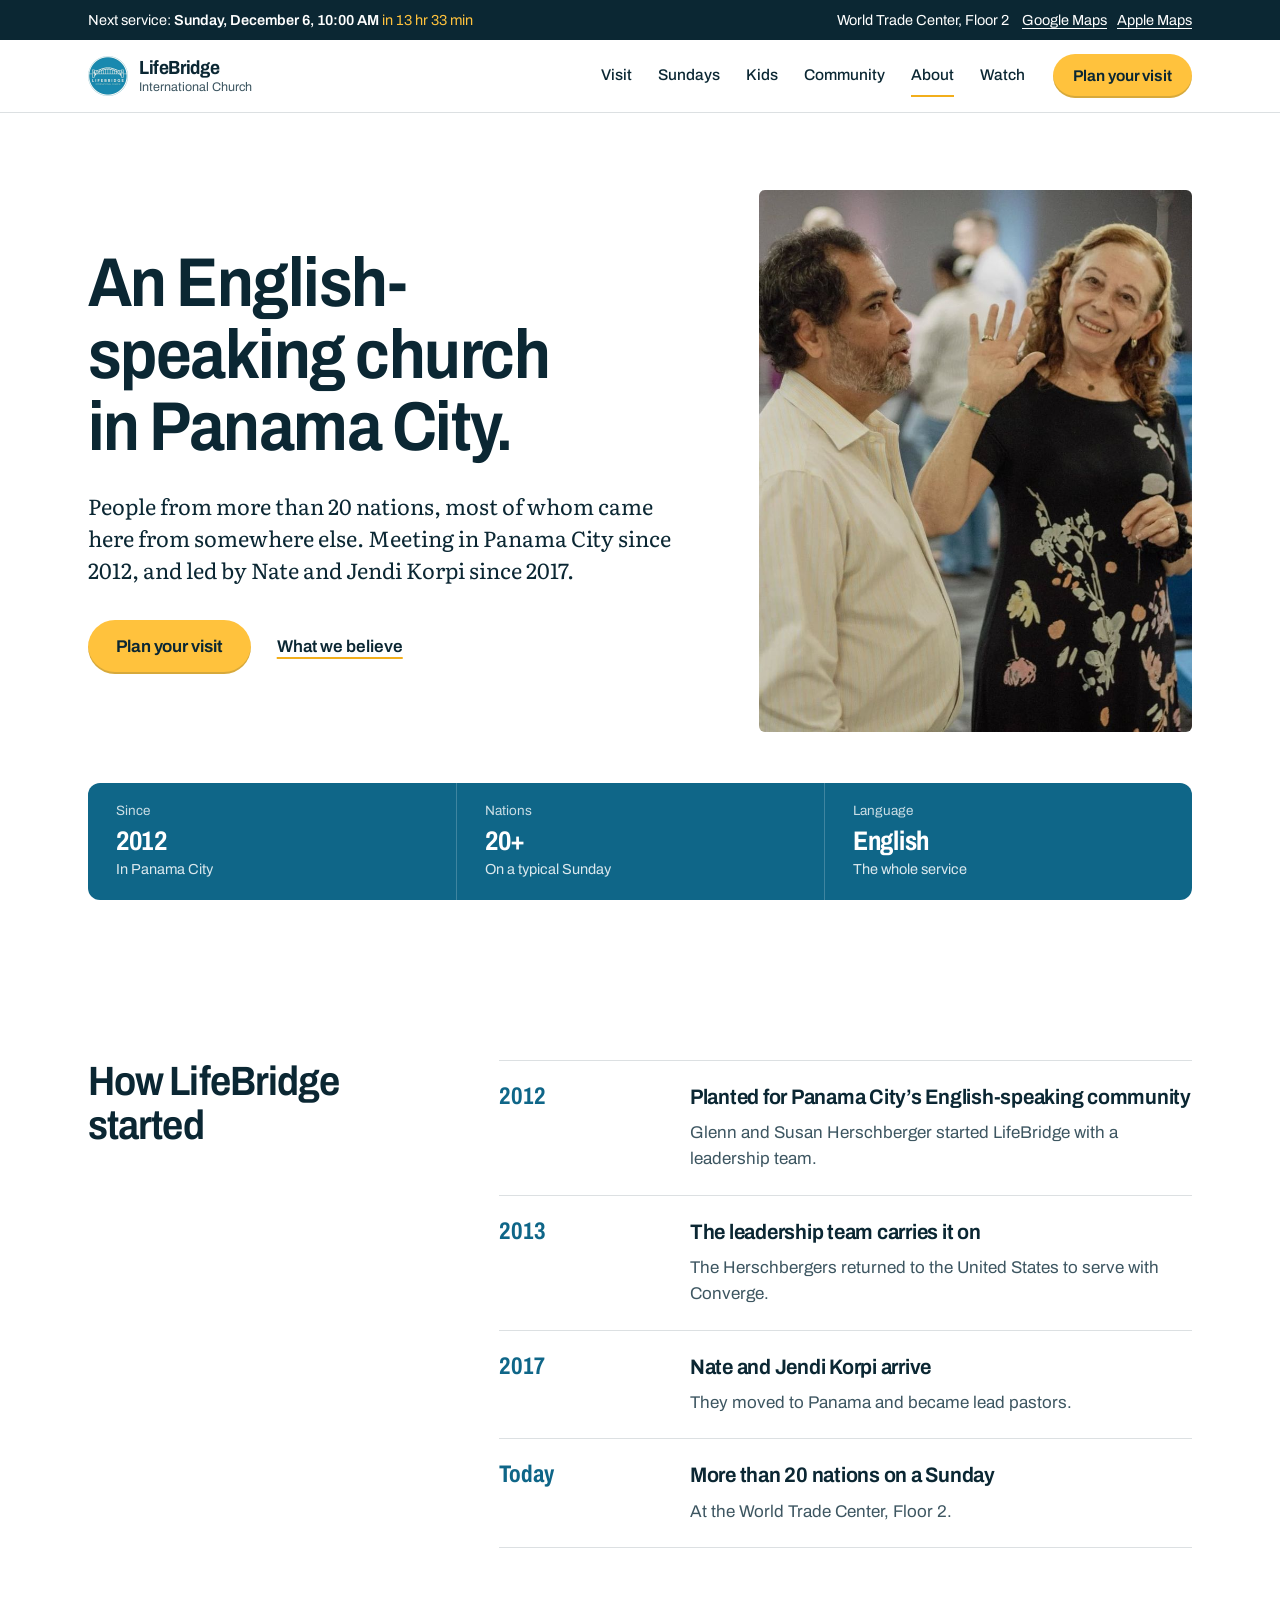
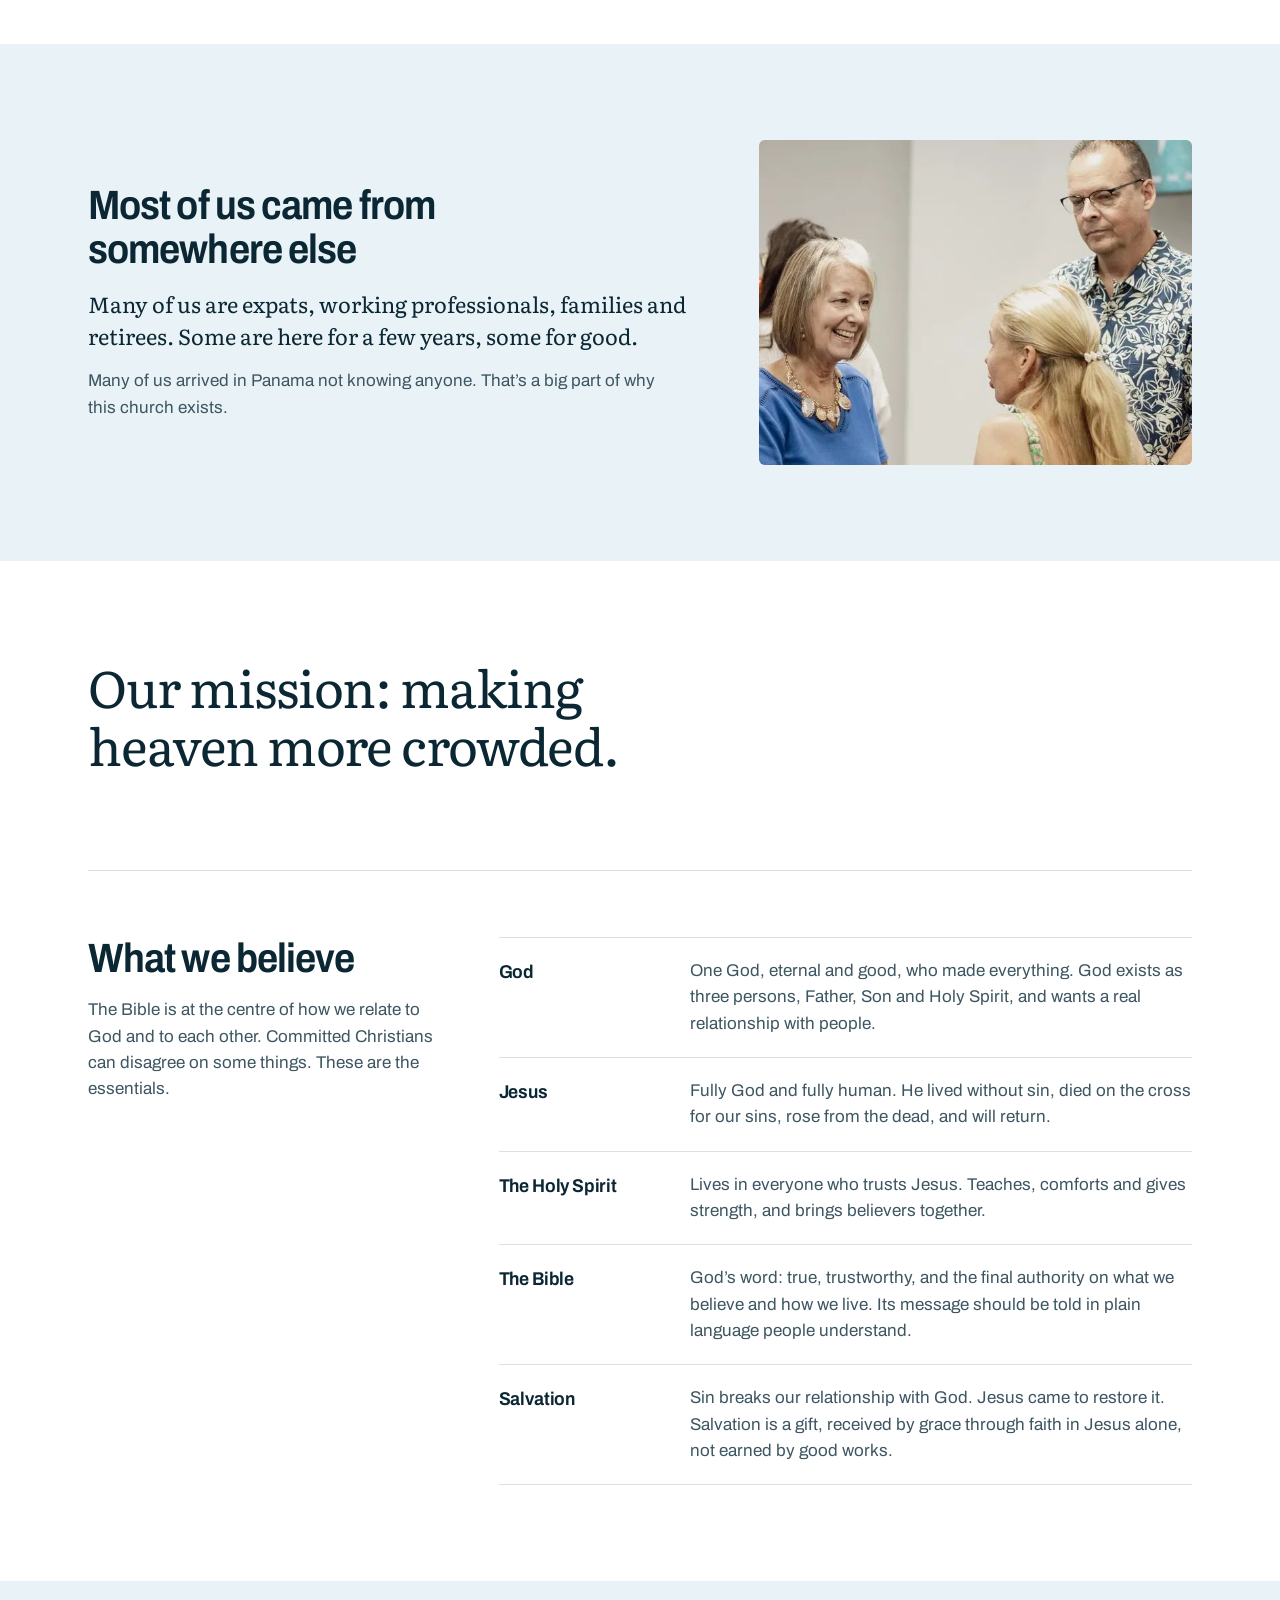
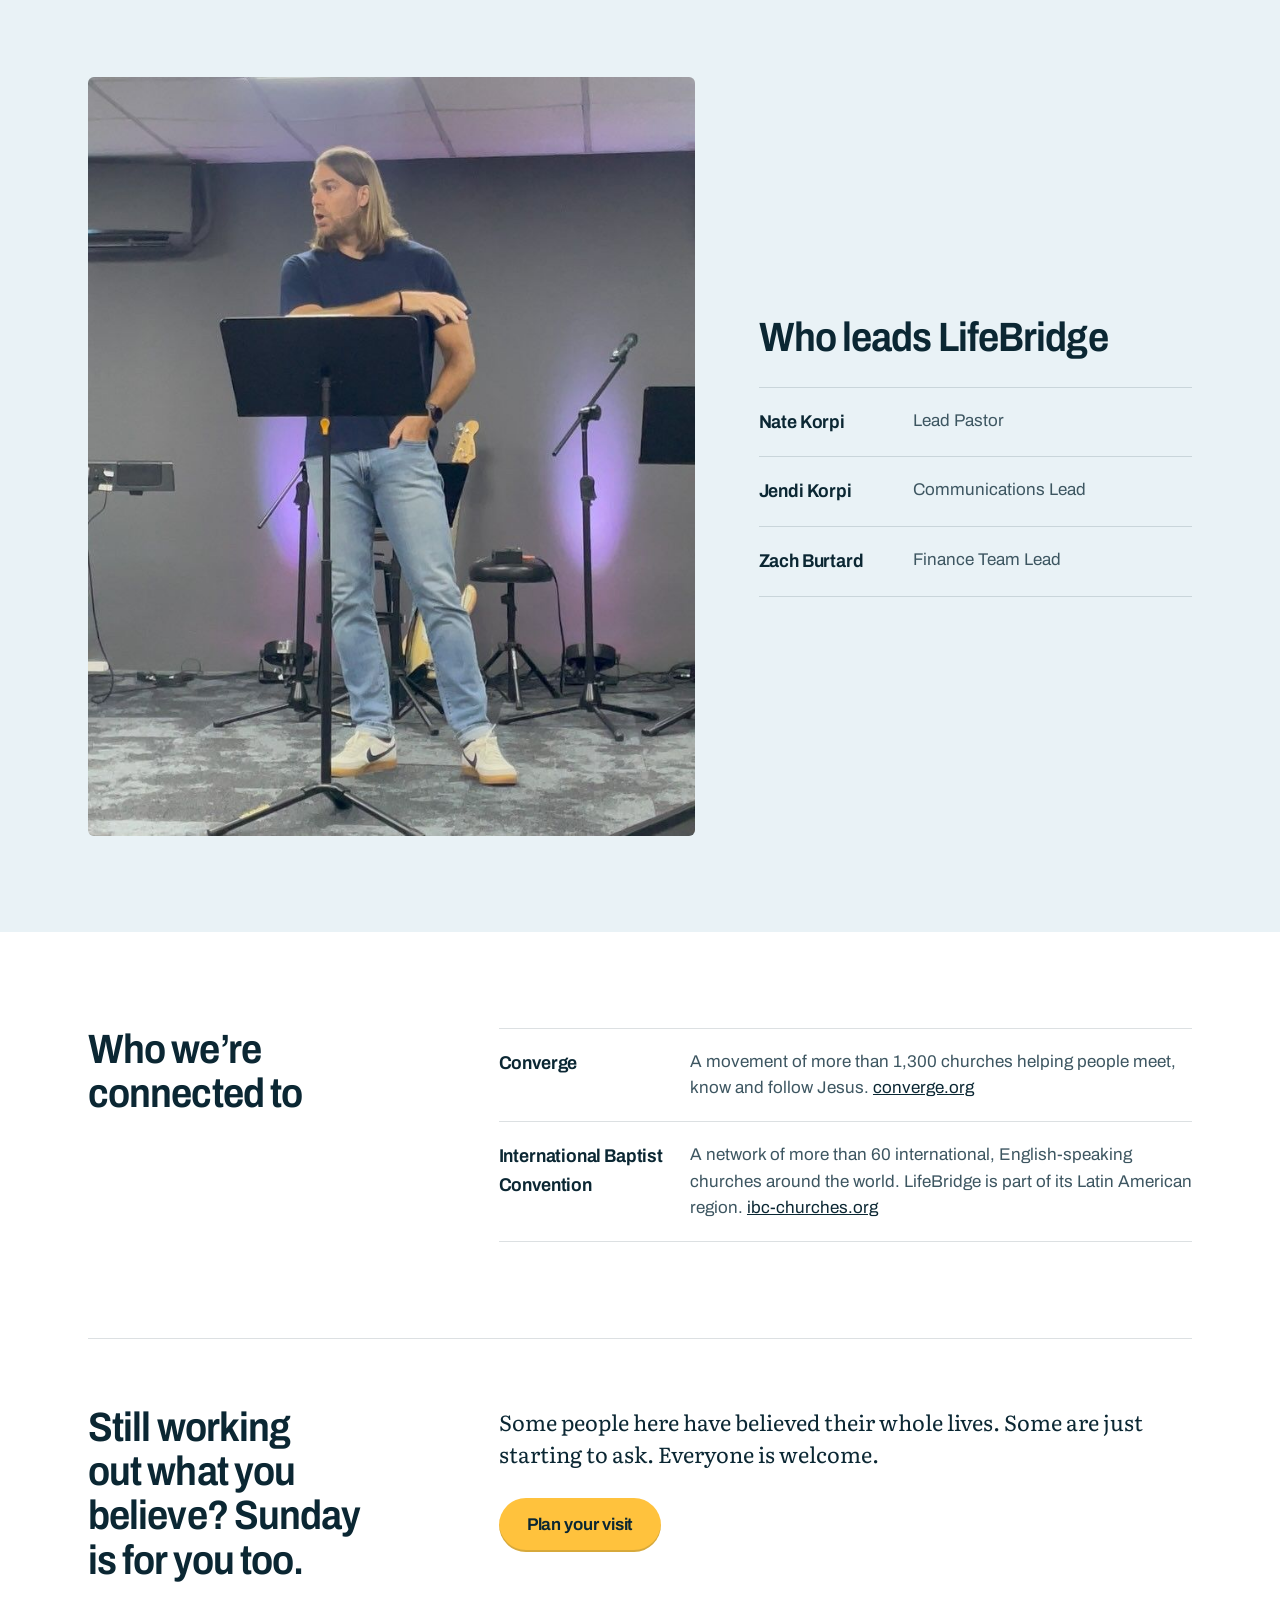
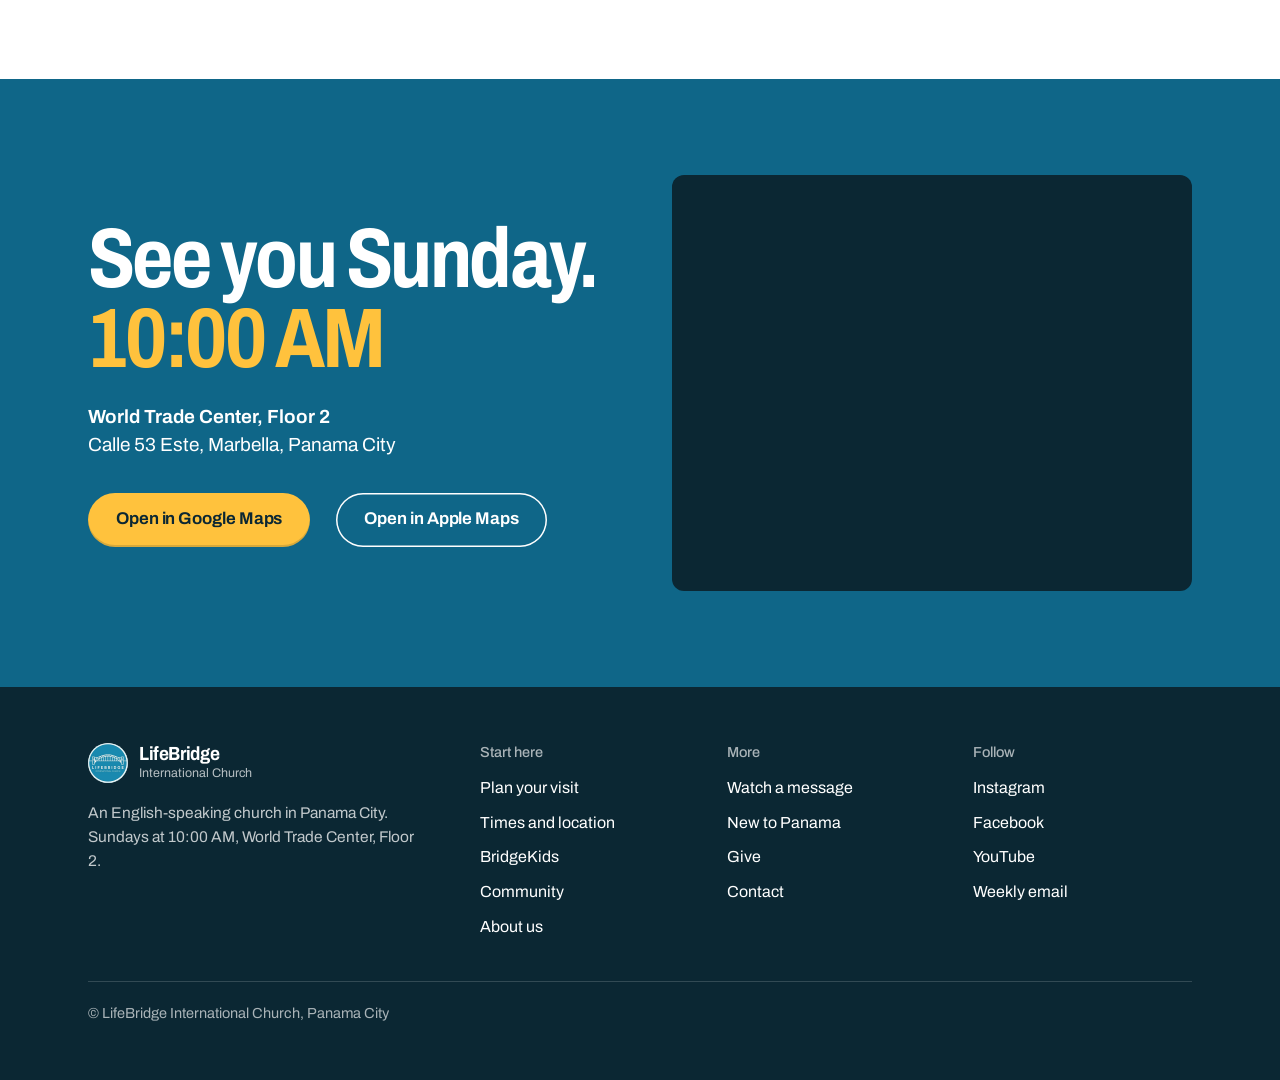
==== about/index.html @ 0b3784d2 "Add files via upload" ====
<!DOCTYPE html>
<html lang="en">
<head>
<meta charset="UTF-8">
<meta name="viewport" content="width=device-width, initial-scale=1">
<title>About LifeBridge — English-Speaking Church in Panama City</title>
<meta name="description" content="LifeBridge International Church: an English-speaking church in Panama City since 2012, with people from more than 20 nations. Our story, what we believe, and who leads us.">
<link rel="canonical" href="https://lifebridgeic.com/about">
<meta property="og:type" content="website">
<meta property="og:site_name" content="LifeBridge International Church">
<meta property="og:title" content="About LifeBridge — English-Speaking Church in Panama City">
<meta property="og:description" content="LifeBridge International Church: an English-speaking church in Panama City since 2012, with people from more than 20 nations. Our story, what we believe, and who leads us.">
<meta property="og:image" content="https://lifebridgeic.com/assets/img/group-wide.jpg">
<meta name="theme-color" content="#0B2733">
<link rel="icon" type="image/jpeg" href="../favicon.jpg">
<link rel="preload" href="../assets/fonts/archivo.woff2" as="font" type="font/woff2" crossorigin>
<link rel="stylesheet" href="../assets/site.css">
</head>
<body>
<a class="skip" href="#main">Skip to content</a>
<div class="strip"><div class="wrap">
  <span class="next"><span class="nosvc" data-skip hidden></span>Next service: <b><span data-date>Every Sunday</span>, <span data-time>10:00 AM</span></b> <span data-count></span></span>
  <span class="where"><span data-s="place.name">World Trade Center</span>, <span data-s="place.floor">Floor 2</span> <a data-link="maps.google" href="https://maps.app.goo.gl/PTKHtnqcWMbLNssR7" target="_blank" rel="noopener noreferrer">Google Maps</a><a data-link="maps.apple" href="https://maps.apple.com/?q=World+Trade+Center+Panama&amp;address=Calle+53+Este,+Marbella,+Panama+City,+Panama" target="_blank" rel="noopener noreferrer">Apple Maps</a></span>
</div><p class="notice wrap" data-notice hidden></p></div>
<header class="head"><div class="wrap">
  <a class="brand" href="../" aria-label="LifeBridge International Church, home"><img src="../assets/img/logo.png" width="40" height="40" alt=""><span><b>LifeBridge</b><span>International Church</span></span></a>
  <nav class="nav" aria-label="Main"><a href="../visit/">Visit</a><a href="../sundays/">Sundays</a><a href="../kids/">Kids</a><a href="../community/">Community</a><a href="../about/" aria-current=page>About</a><a href="../watch/">Watch</a></nav>
  <a class="btn small" href="../visit/">Plan your visit</a>
  <button class="menu-btn" type="button" aria-expanded="false" aria-controls="drawer">Menu</button>
</div></header>
<div class="drawer" id="drawer" role="dialog" aria-modal="true" aria-label="Menu">
  <button class="close" type="button">Close</button>
  <nav aria-label="All pages"><a href="../visit/">Plan your visit</a><a href="../sundays/">Times and location</a><a href="../kids/">BridgeKids</a><a href="../community/">Community</a><a href="../about/">About us</a><a href="../watch/">Watch a message</a><a href="../new-to-panama/">New to Panama</a><a href="../give/">Give</a><a href="../contact/">Contact</a></nav>
  <a class="btn" href="../visit/">Plan your visit</a>
  <p>Sundays, <span data-s="time">10:00 AM</span>. <span data-s="place.name">World Trade Center</span>, <span data-s="place.floor">Floor 2</span>, <span data-s="place.street">Calle 53 Este, Marbella</span>.</p>
</div>
<main id="main">
<section class="hero "><div class="wrap hero-grid">
  <div><h1>An English-speaking church in Panama City.</h1><p class="lede">People from more than 20 nations, most of whom came here from somewhere else. Meeting in Panama City since 2012, and led by Nate and Jendi Korpi since 2017.</p><div class="actions"><a class="btn" href="../visit/">Plan your visit</a><a class="link" href="#beliefs">What we believe</a></div></div>
  <figure class="hero-photo "><img src="../assets/img/about-hero.jpg" width="820" height="1025" alt="Two members of LifeBridge waving hello on a Sunday" fetchpriority="high"></figure>
</div><div class="wrap" style="margin-top:clamp(32px,4vw,56px)"><dl class="board plain" style="--n:3"><div><dt>Since</dt><dd><b>2012</b><span>In Panama City</span></dd></div><div><dt>Nations</dt><dd><b>20+</b><span>On a typical Sunday</span></dd></div><div class="wide"><dt>Language</dt><dd><b>English</b><span>The whole service</span></dd></div></dl></div></section><section class="sec "><div class="wrap cols">
  <div class="sec-head"><h2>How LifeBridge started</h2></div>
  <div class="sec-body"><ol class="steps"><li><span class="t">2012</span><h3>Planted for Panama City&rsquo;s English-speaking community</h3><p>Glenn and Susan Herschberger started LifeBridge with a leadership team.</p></li><li><span class="t">2013</span><h3>The leadership team carries it on</h3><p>The Herschbergers returned to the United States to serve with Converge.</p></li><li><span class="t">2017</span><h3>Nate and Jendi Korpi arrive</h3><p>They moved to Panama and became lead pastors.</p></li><li><span class="t">Today</span><h3>More than 20 nations on a Sunday</h3><p>At the <span data-s="place.name">World Trade Center</span>, <span data-s="place.floor">Floor 2</span>.</p></li></ol></div>
</div></section><section class="sec tint"><div class="wrap"><div class="split">
  <div><h2>Most of us came from somewhere else</h2><p class="lede">Many of us are expats, working professionals, families and retirees. Some are here for a few years, some for good.</p><p>Many of us arrived in Panama not knowing anyone. That&rsquo;s a big part of why this church exists.</p></div>
  <figure><img src="../assets/img/about-talking.jpg" width="640" height="480" alt="Members talking together after the service" loading="lazy" decoding="async"></figure>
</div></div></section>
<section class="sec"><div class="wrap"><blockquote class="bigquote"><p>Our mission: making heaven more crowded.</p></blockquote></div></section><section class="sec rule" id="beliefs"><div class="wrap cols">
  <div class="sec-head sticky"><h2>What we believe</h2><p>The Bible is at the centre of how we relate to God and to each other. Committed Christians can disagree on some things. These are the essentials.</p></div>
  <div class="sec-body"><dl class="rows"><div><dt>God</dt><dd>One God, eternal and good, who made everything. God exists as three persons, Father, Son and Holy Spirit, and wants a real relationship with people.</dd></div><div><dt>Jesus</dt><dd>Fully God and fully human. He lived without sin, died on the cross for our sins, rose from the dead, and will return.</dd></div><div><dt>The Holy Spirit</dt><dd>Lives in everyone who trusts Jesus. Teaches, comforts and gives strength, and brings believers together.</dd></div><div><dt>The Bible</dt><dd>God&rsquo;s word: true, trustworthy, and the final authority on what we believe and how we live. Its message should be told in plain language people understand.</dd></div><div><dt>Salvation</dt><dd>Sin breaks our relationship with God. Jesus came to restore it. Salvation is a gift, received by grace through faith in Jesus alone, not earned by good works.</dd></div></dl></div>
</div></section><section class="sec tint"><div class="wrap"><div class="split flip">
  <div><h2>Who leads LifeBridge</h2><div style="margin-top:26px"><dl class="rows"><div><dt>Nate Korpi</dt><dd>Lead Pastor</dd></div><div><dt>Jendi Korpi</dt><dd>Communications Lead</dd></div><div><dt>Zach Burtard</dt><dd>Finance Team Lead</dd></div></dl></div></div>
  <figure><img src="../assets/img/nate-preaching.jpg" width="720" height="900" alt="Nate Korpi, lead pastor, preaching on a Sunday" loading="lazy" decoding="async"></figure>
</div></div></section><section class="sec "><div class="wrap cols">
  <div class="sec-head"><h2>Who we&rsquo;re connected to</h2></div>
  <div class="sec-body"><dl class="rows"><div><dt>Converge</dt><dd>A movement of more than 1,300 churches helping people meet, know and follow Jesus. <a href="https://converge.org" target="_blank" rel="noopener noreferrer">converge.org</a></dd></div><div><dt>International Baptist Convention</dt><dd>A network of more than 60 international, English-speaking churches around the world. LifeBridge is part of its Latin American region. <a href="https://ibc-churches.org" target="_blank" rel="noopener noreferrer">ibc-churches.org</a></dd></div></dl></div>
</div></section><section class="sec rule"><div class="wrap cols">
  <div class="sec-head"><h2>Still working out what you believe? Sunday is for you too.</h2></div>
  <div class="sec-body"><div class="invite"><p class="lede" style="margin-top:0">Some people here have believed their whole lives. Some are just starting to ask. Everyone is welcome.</p><a class="btn" href="../visit/">Plan your visit</a></div></div>
</div></section><section class="sec blue close on-dark" aria-labelledby="close-h"><div class="wrap">
  <div>
    <h2 id="close-h">See you <span data-day>Sunday</span>. <span class="y" data-time>10:00 AM</span></h2>
    <address><b><span data-s="place.name">World Trade Center</span>, <span data-s="place.floor">Floor 2</span></b><span data-s="place.street">Calle 53 Este, Marbella</span>, Panama City</address>
    <div class="actions"><a class="btn" data-link="maps.google" href="https://maps.app.goo.gl/PTKHtnqcWMbLNssR7" target="_blank" rel="noopener noreferrer">Open in Google Maps</a><a class="btn line" data-link="maps.apple" href="https://maps.apple.com/?q=World+Trade+Center+Panama&amp;address=Calle+53+Este,+Marbella,+Panama+City,+Panama" target="_blank" rel="noopener noreferrer">Open in Apple Maps</a></div>
  </div>
  <div class="map"><iframe data-mapframe loading="lazy" referrerpolicy="no-referrer-when-downgrade" title="Map to LifeBridge International Church" src="https://www.google.com/maps?q=World+Trade+Center+Panama+Calle+53+Este+Marbella&amp;z=14&amp;output=embed"></iframe></div>
</div></section>
</main>
<footer class="foot"><div class="wrap">
  <div><a class="brand" href="../" aria-label="LifeBridge International Church, home"><img src="../assets/img/logo.png" width="40" height="40" alt=""><span><b>LifeBridge</b><span>International Church</span></span></a><p>An English-speaking church in Panama City. Sundays at <span data-s="time">10:00 AM</span>, <span data-s="place.name">World Trade Center</span>, <span data-s="place.floor">Floor 2</span>.</p></div>
  <div><h3>Start here</h3><ul><li><a href="../visit/">Plan your visit</a></li><li><a href="../sundays/">Times and location</a></li><li><a href="../kids/">BridgeKids</a></li><li><a href="../community/">Community</a></li><li><a href="../about/">About us</a></li></ul></div>
  <div><h3>More</h3><ul><li><a href="../watch/">Watch a message</a></li><li><a href="../new-to-panama/">New to Panama</a></li><li><a href="../give/">Give</a></li><li><a href="../contact/">Contact</a></li></ul></div>
  <div><h3>Follow</h3><ul><li><a href="https://www.instagram.com/lifebridgeic" target="_blank" rel="noopener noreferrer">Instagram</a></li><li><a href="https://www.facebook.com/lifebridgeic" target="_blank" rel="noopener noreferrer">Facebook</a></li><li><a href="https://www.youtube.com/channel/UC1uYoyE02tunZLR449S-I2g" target="_blank" rel="noopener noreferrer">YouTube</a></li><li><a data-link="links.email" href="http://eepurl.com/djqE1j" target="_blank" rel="noopener noreferrer">Weekly email</a></li></ul></div>
  <p class="legal">© LifeBridge International Church, Panama City</p>
</div></footer>
<div class="bar"><span><b>Sundays, <span data-s="time">10:00 AM</span></b><span data-s="place.name">World Trade Center</span>, <span data-s="place.floor">Floor 2</span></span><a class="btn small" href="../visit/">Plan your visit</a></div>
<script src="../assets/site.js" defer></script>
</body>
</html>
---- assets/site.css ----
@font-face{font-family:"Archivo";src:url(fonts/archivo.woff2) format("woff2");font-weight:100 900;font-stretch:62% 125%;font-display:swap}
@font-face{font-family:"Literata";src:url(fonts/literata.woff2) format("woff2");font-weight:200 900;font-style:normal;font-display:swap}
@font-face{font-family:"Literata";src:url(fonts/literata-italic.woff2) format("woff2");font-weight:200 900;font-style:italic;font-display:swap}

:root{
  --ink:#0B2733; --ink-2:#3D5661; --canal:#0F6688; --bridge:#1989AF;
  --mist:#E9F2F6; --paper:#fff; --lamp:#FFC23D; --lamp-deep:#F2AE1B;
  --rule:rgba(11,39,51,.14);
  --sans:"Archivo",system-ui,-apple-system,"Segoe UI",sans-serif;
  --serif:"Literata",Georgia,"Times New Roman",serif;
  --wrap:1200px; --gut:clamp(20px,4vw,48px);
  --ease:cubic-bezier(.2,.7,.2,1);
}
*,*::before,*::after{box-sizing:border-box}
html{-webkit-text-size-adjust:100%;scroll-behavior:smooth;scroll-padding-top:96px}
body{margin:0;font-family:var(--sans);font-size:17px;line-height:1.55;color:var(--ink);background:var(--paper);-webkit-font-smoothing:antialiased;text-rendering:optimizeLegibility}
h1,h2,h3,p,ol,ul,dl,dd,figure,blockquote{margin:0;padding:0}
ol,ul{list-style:none}
img{display:block;max-width:100%;height:auto}
a{color:inherit}
button{font:inherit;color:inherit}
:focus-visible{outline:3px solid var(--bridge);outline-offset:3px;border-radius:4px}
.wrap{max-width:var(--wrap);margin:0 auto;padding:0 var(--gut)}
.skip{position:absolute;left:-999px;top:0;background:var(--lamp);padding:10px 16px;z-index:100;font-weight:600}
.skip:focus{left:12px;top:12px}

/* type */
h1,h2,h3{font-weight:650;font-stretch:88%;letter-spacing:-.022em;line-height:1.04;text-wrap:balance}
h1{font-size:clamp(38px,5.4vw,70px)}
h2{font-size:clamp(28px,3.2vw,42px);line-height:1.08}
h3{font-size:20px;line-height:1.25;letter-spacing:-.012em;font-stretch:94%}
.lede{font-family:var(--serif);font-size:clamp(19px,1.7vw,22px);line-height:1.48;color:var(--ink);max-width:34em;text-wrap:pretty}
.note{color:var(--ink-2);font-size:15.5px}
.link{font-weight:600;text-decoration:underline;text-decoration-thickness:2px;text-underline-offset:5px;text-decoration-color:var(--lamp-deep)}
.link:hover{text-decoration-color:var(--ink)}

/* the lit button */
.btn{display:inline-flex;align-items:center;justify-content:center;min-height:54px;padding:0 28px;border-radius:999px;border:0;cursor:pointer;
  background:var(--lamp);color:var(--ink);font-weight:650;font-size:17px;letter-spacing:-.005em;text-decoration:none;white-space:nowrap;
  box-shadow:inset 0 -2px 0 rgba(11,39,51,.16);transition:background .15s var(--ease),transform .15s var(--ease)}
.btn:hover{background:#FFD066}
.btn:active{transform:translateY(1px);box-shadow:none}
.btn.small{min-height:44px;padding:0 20px;font-size:15.5px}
.btn.line{color:inherit;background:transparent;box-shadow:inset 0 0 0 1.5px currentColor}
.btn.line:hover{background:rgba(11,39,51,.06)}
.on-dark .btn.line:hover{background:rgba(255,255,255,.12)}
.actions{display:flex;flex-wrap:wrap;align-items:center;gap:14px 26px;margin-top:34px}

/* sign strip + header */
.strip{background:var(--ink);color:#fff;font-size:14.5px}
.strip .wrap{display:flex;justify-content:space-between;gap:20px;padding-top:9px;padding-bottom:9px}
.strip a{text-underline-offset:3px;margin-left:10px}
.strip b{font-weight:600}
.strip .next{white-space:nowrap;overflow:hidden;text-overflow:ellipsis}
.strip .where{white-space:nowrap}
.strip [data-count]{color:var(--lamp)}
.strip .nosvc{margin-right:.5em;color:var(--lamp);font-weight:600}
.strip .next.has-skip{white-space:normal}
.strip .notice[hidden]{display:none}
.strip .notice{display:block;margin:0 auto;padding-top:8px;padding-bottom:9px;border-top:1px solid rgba(255,255,255,.16);color:var(--lamp);font-weight:600}
.head{position:sticky;top:0;z-index:40;background:rgba(255,255,255,.94);backdrop-filter:saturate(1.4) blur(10px);border-bottom:1px solid var(--rule)}
.head .wrap{display:flex;align-items:center;gap:28px;height:72px}
.brand{display:flex;align-items:center;gap:11px;text-decoration:none;margin-right:auto}
.brand img{width:40px;height:40px}
.brand b{display:block;font-size:19px;font-weight:700;font-stretch:88%;letter-spacing:-.02em;line-height:1}
.brand span span{display:block;font-size:12.5px;color:var(--ink-2);line-height:1.2;margin-top:3px}
.nav{display:flex;gap:26px}
.nav a{font-size:15.5px;font-weight:500;text-decoration:none;padding:8px 0;border-bottom:2px solid transparent}
.nav a:hover{border-color:var(--rule)}
.nav a[aria-current]{border-color:var(--lamp-deep)}
.menu-btn{display:none;background:none;border:0;padding:10px 0 10px 8px;font-weight:600;font-size:15.5px;cursor:pointer}
.drawer{display:none}
@media (max-width:920px){
  .nav{display:none}
  .menu-btn{display:block}
  .head .wrap{gap:14px;height:64px}
  .brand span span{display:none}
  .drawer{display:block;position:fixed;inset:0;top:0;z-index:60;background:var(--ink);color:#fff;padding:22px var(--gut) 40px;overflow:auto;visibility:hidden;opacity:0;transition:opacity .2s,visibility .2s}
  .drawer.open{visibility:visible;opacity:1}
  .drawer .close{background:none;border:0;color:#fff;font-weight:600;font-size:15.5px;padding:10px 0;margin-left:auto;display:block;cursor:pointer}
  .drawer nav a{display:block;font-size:30px;font-weight:650;font-stretch:88%;letter-spacing:-.02em;text-decoration:none;padding:13px 0;border-bottom:1px solid rgba(255,255,255,.16)}
  .drawer .btn{margin-top:28px;width:100%}
  .drawer p{margin-top:22px;color:rgba(255,255,255,.75);font-size:15.5px}
  .strip .where{display:none}
}

/* hero */
.hero{padding:clamp(40px,6vw,84px) 0 clamp(36px,5vw,64px)}
.hero .hero-grid{display:grid;grid-template-columns:minmax(0,7fr) minmax(0,5fr);gap:clamp(28px,5vw,72px);align-items:center}
.hero h1{max-width:13em}
.hero .lede{margin-top:26px}
.hero.home h1{font-size:clamp(40px,6.3vw,88px);line-height:.98;max-width:none;letter-spacing:-.028em}
.hero.home .hero-grid{grid-template-columns:minmax(0,5fr) minmax(0,7fr);align-items:start;margin-top:clamp(28px,4vw,52px)}
.hero.home .lede{margin-top:0}
.hero-photo img{width:100%;border-radius:6px;aspect-ratio:4/5;object-fit:cover}
.hero-photo.land img{aspect-ratio:11/8}
.hero-photo.top img{object-position:50% 20%}
.trio{display:grid;grid-template-columns:repeat(3,1fr);gap:12px;align-items:start}
.trio img{width:100%;aspect-ratio:3/4;object-fit:cover;border-radius:6px}
.trio figure:nth-child(2){margin-top:40px}
.trio figure:nth-child(3){margin-top:80px}
@media (max-width:860px){
  .hero .hero-grid{grid-template-columns:1fr}
  .hero-photo{max-width:440px}
  .hero.home .hero-grid{grid-template-columns:1fr}
  .trio figure:nth-child(2){margin-top:20px}
  .trio figure:nth-child(3){margin-top:40px}
}

/* the board: the facts a visitor needs, set like a building directory */
.board{background:var(--canal);color:#fff;border-radius:12px;display:grid;grid-template-columns:repeat(var(--n,3),minmax(0,1fr)) auto;overflow:hidden}
.board > div{padding:18px clamp(18px,2.2vw,28px) 20px;border-left:1px solid rgba(255,255,255,.2)}
.board > div:first-child{border-left:0}
.board dt{font-size:13.5px;color:rgba(255,255,255,.78);margin-bottom:5px}
.board dd b{display:block;font-size:clamp(22px,2.1vw,28px);font-weight:700;font-stretch:80%;letter-spacing:-.01em;line-height:1.05}
.board dd > span{display:block;margin-top:5px;font-size:14.5px;line-height:1.35;color:rgba(255,255,255,.85)}
.board [data-count]{white-space:nowrap}
.board .floor{display:flex;align-items:center;gap:14px;background:var(--ink)}
.board .floor p{font-size:15.5px;font-weight:600;line-height:1.3;white-space:nowrap}
.lamp{flex:none;width:52px;height:52px;border-radius:50%;display:grid;place-items:center;font-size:28px;font-weight:700;font-stretch:76%;line-height:1;
  color:var(--ink);background:var(--lamp);box-shadow:0 0 0 5px rgba(255,194,61,.22),0 0 22px rgba(255,194,61,.45);transition:background .35s,color .35s,box-shadow .35s}
.lamp.off{background:transparent;color:rgba(255,255,255,.6);box-shadow:inset 0 0 0 2px rgba(255,255,255,.4)}
@media (max-width:900px){
  .board{grid-template-columns:1fr 1fr}
  .board > div{border-left:0;border-top:1px solid rgba(255,255,255,.2)}
  .board > div:nth-child(-n+2){border-top:0}
  .board > div:nth-child(even){border-left:1px solid rgba(255,255,255,.2)}
  .board .floor{grid-column:1/-1;border-left:0!important;border-top:0}
  .board .floor p{max-width:none}
  .board > div.wide{grid-column:1/-1;border-left:0!important;border-top:1px solid rgba(255,255,255,.2)}
}

/* sections: heading in the margin column, content beside it */
.sec{padding:clamp(56px,7.5vw,104px) 0}
.sec:not(.tint):not(.blue) + .sec:not(.tint):not(.blue){padding-top:0}
.sec.tint{background:var(--mist)}
.sec .wrap.cols{display:grid;grid-template-columns:minmax(0,4fr) minmax(0,8fr);gap:28px clamp(28px,5vw,72px);align-items:start}
.sec-head p{margin-top:16px;color:var(--ink-2);max-width:24em}
.sec-head .link{display:inline-block;margin-top:20px}
.sec.rule .wrap::before{content:"";grid-column:1/-1;height:1px;background:var(--rule);margin-bottom:clamp(20px,3vw,40px)}
.sec .wrap.stack > .sec-head{margin-bottom:clamp(28px,3.5vw,44px);max-width:760px}
@media (max-width:860px){.sec .wrap.cols{grid-template-columns:1fr}}
@media (min-width:861px){.sec-head.sticky{position:sticky;top:104px}}

/* statement */
.statement{font-family:var(--serif);font-size:clamp(25px,3vw,40px);line-height:1.22;letter-spacing:-.015em;max-width:22em;text-wrap:balance}
.statement em{font-style:italic}
.faces{display:grid;grid-template-columns:repeat(6,1fr);gap:12px;margin-top:clamp(32px,4vw,52px)}
.faces img{width:100%;aspect-ratio:3/4;object-fit:cover;border-radius:6px}
@media (max-width:760px){.faces{grid-template-columns:repeat(3,1fr)}}
.facts{display:flex;flex-wrap:wrap;gap:14px 44px;margin-top:30px}
.facts div{display:flex;align-items:baseline;gap:10px}
.facts dt{order:2;color:var(--ink-2);font-size:15.5px}
.facts dd{font-weight:700;font-stretch:76%;font-size:28px;line-height:1}

/* steps: a real sequence, timed */
.steps{border-top:1px solid var(--rule)}
.steps li{display:grid;grid-template-columns:minmax(120px,3fr) minmax(0,9fr);gap:8px 24px;padding:22px 0;border-bottom:1px solid var(--rule);align-items:baseline}
.steps .t{font-weight:700;font-stretch:76%;font-size:24px;line-height:1.1;color:var(--canal)}
.steps h3{font-size:21px}
.steps p{grid-column:2;color:var(--ink-2);margin-top:2px}
@media (max-width:560px){.steps li{grid-template-columns:1fr;gap:4px}.steps p{grid-column:1}}

/* route photos */
.route{display:grid;grid-template-columns:repeat(var(--n,4),minmax(0,1fr));gap:clamp(12px,1.6vw,22px);counter-reset:r}
.route li{counter-increment:r}
.route img{width:100%;aspect-ratio:3/4;object-fit:cover;border-radius:6px}
.route .cap{display:flex;gap:12px;align-items:baseline;margin-top:14px}
.route .cap::before{content:counter(r);flex:none;width:28px;height:28px;border-radius:50%;display:grid;place-items:center;align-self:start;background:var(--ink);color:#fff;font-size:15px;font-weight:700;font-stretch:80%}
.route li:last-child .cap::before{background:var(--lamp);color:var(--ink)}
.route h3{font-size:19px}
.route figure[data-zoom]{cursor:zoom-in}
.route figure[data-zoom]:focus-visible{outline:3px solid var(--bridge);outline-offset:3px;border-radius:6px}
.sec .wrap.stack .after{margin-top:clamp(24px,3vw,36px)}
.sec .wrap.stack .levels{max-width:900px}
.route .t{display:block;font-size:14.5px;color:var(--ink-2);font-weight:500;letter-spacing:0;font-stretch:100%;margin-bottom:2px}
@media (max-width:760px){.route{grid-template-columns:1fr 1fr}}

/* cards with photos (not a sequence) */
.shots{display:grid;grid-template-columns:repeat(var(--n,3),minmax(0,1fr));gap:clamp(14px,2vw,26px)}
.shots img{width:100%;aspect-ratio:4/3;object-fit:cover;border-radius:6px}
.shots h3{margin-top:14px;font-size:18.5px}
.shots p{color:var(--ink-2);margin-top:4px}
@media (max-width:640px){.shots{grid-template-columns:1fr}}

/* definition rows */
.rows{border-top:1px solid var(--rule)}
.rows > div{display:grid;grid-template-columns:minmax(130px,3fr) minmax(0,9fr);gap:6px 24px;padding:20px 0;border-bottom:1px solid var(--rule)}
.rows dt{font-weight:650;font-stretch:94%;font-size:18.5px;letter-spacing:-.01em}
.rows dd{color:var(--ink-2);max-width:38em}
.rows dd a{color:var(--ink)}
@media (max-width:560px){.rows > div{grid-template-columns:1fr}}

/* levels: the building in section, the way an elevator panel reads */
.levels{position:relative;border-radius:14px;overflow:hidden;border:1px solid var(--rule)}
.levels > li{position:relative;display:grid;grid-template-columns:clamp(64px,9vw,104px) minmax(0,1fr);align-items:center;border-top:1px solid var(--rule);background:#fff}
.levels > li:first-child{border-top:0}
.levels > li::before{content:"";position:absolute;left:calc(clamp(64px,9vw,104px)/2 - 1px);top:0;bottom:0;width:2px;background:repeating-linear-gradient(180deg,currentColor 0 6px,transparent 6px 12px);opacity:.35}
.levels > li:first-child::before{top:50%}
.levels > li:last-child::before{bottom:50%}
.levels .key{position:relative;z-index:2;justify-self:center;width:52px;height:52px;border-radius:50%;display:grid;place-items:center;background:#fff;box-shadow:inset 0 0 0 2px var(--ink);font-weight:700;font-stretch:76%;font-size:26px;line-height:1}
.levels .body{padding:24px clamp(18px,2.6vw,32px) 26px 0}
.levels .where{display:block;font-size:14.5px;color:var(--ink-2);margin-bottom:3px}
.levels p{color:var(--ink-2);margin-top:4px;max-width:36em}
.levels .ways{display:grid;grid-template-columns:1fr 1fr;gap:16px 32px}
.levels li.top{background:var(--canal);color:#fff}
.levels li.top .key{background:var(--lamp);color:var(--ink);box-shadow:0 0 0 6px rgba(255,194,61,.22),0 0 30px rgba(255,194,61,.5)}
.levels li.top .where,.levels li.top p{color:rgba(255,255,255,.86)}
.levels li.mid{background:var(--mist)}
.levels li.mid .key{background:var(--mist)}
.levels .ways.three{grid-template-columns:repeat(3,minmax(0,1fr))}
@media (max-width:760px){.levels .ways.three{grid-template-columns:1fr}}
.levels-title{margin:clamp(36px,4vw,52px) 0 18px}
@media (max-width:560px){.levels .ways{grid-template-columns:1fr}.levels .key{width:44px;height:44px;font-size:22px}}

/* weeks: every Sunday is the same Sunday */
.weeks{margin-top:clamp(36px,4.5vw,60px);background:var(--ink);color:#fff;border-radius:14px;padding:clamp(24px,3.6vw,48px)}
.weeks .say{font-family:var(--serif);font-size:clamp(24px,2.8vw,36px);line-height:1.2;letter-spacing:-.015em;max-width:20em;text-wrap:balance}
.weeks ol{display:grid;grid-template-columns:repeat(5,minmax(0,1fr));gap:clamp(6px,1vw,14px);margin-top:clamp(24px,3vw,36px)}
.weeks ol li{border-radius:10px;padding:16px 8px 15px;text-align:center;box-shadow:inset 0 0 0 1px rgba(255,255,255,.24)}
.weeks .mo{display:block;font-size:14.5px;color:rgba(255,255,255,.75)}
.weeks .day{display:block;font-weight:700;font-stretch:76%;font-size:clamp(34px,4.6vw,60px);line-height:1;margin:4px 0 8px}
.weeks .at{display:block;font-size:clamp(12.5px,1.3vw,15.5px);font-weight:600;white-space:nowrap}
.weeks ol li.next{background:var(--lamp);color:var(--ink);box-shadow:0 0 0 6px rgba(255,194,61,.18)}
.weeks ol li.next .mo{color:var(--ink)}
.weeks ol li.off{box-shadow:inset 0 0 0 1px rgba(255,255,255,.14)}
.weeks ol li.off .mo,.weeks ol li.off .day{opacity:.4}
.weeks ol li.off .day{text-decoration:line-through;text-decoration-thickness:3px}
.weeks ol li.off .at{color:rgba(255,255,255,.7);font-weight:500}
.weeks ol li.moved .at{color:var(--lamp)}
.weeks .notes{margin-top:18px;font-size:15.5px;color:rgba(255,255,255,.88)}
.weeks .notes li{margin-top:6px}
.weeks .notes b{color:#fff;font-weight:650}
.weeks .also{display:flex;flex-wrap:wrap;justify-content:space-between;align-items:center;gap:18px 32px;margin-top:clamp(24px,3vw,36px);padding-top:clamp(20px,2.4vw,28px);border-top:1px solid rgba(255,255,255,.2)}
.weeks .also p{max-width:30em;color:rgba(255,255,255,.88)}
.weeks .also b{color:#fff;font-weight:650}

/* yappy: the second way to give in Panama */
.alt{margin-top:28px;background:var(--mist);border-radius:14px;padding:clamp(22px,3vw,34px);display:grid;grid-template-columns:minmax(0,4fr) minmax(0,8fr);gap:18px 32px;align-items:center}
.alt p{color:var(--ink-2);margin-top:6px}
.alt ul{display:flex;flex-wrap:wrap;gap:8px}
.alt li{background:#fff;border-radius:999px;padding:9px 16px;font-weight:600;font-size:15.5px;box-shadow:inset 0 0 0 1px var(--rule)}
@media (max-width:700px){.alt{grid-template-columns:1fr}}

/* split */
.split{display:grid;grid-template-columns:minmax(0,7fr) minmax(0,5fr);gap:clamp(28px,5vw,72px);align-items:center}
.split.flip > figure{order:-1}
.split figure img{width:100%;border-radius:6px}
.split figure.narrow{max-width:300px}
.split p{margin-top:16px;max-width:34em;color:var(--ink-2)}
.split p.lede{color:var(--ink)}
.split .btn{margin-top:28px}
@media (max-width:760px){.split{grid-template-columns:1fr}.split.flip > figure{order:0}}

/* pillars */
.pillars{display:grid;grid-template-columns:repeat(3,minmax(0,1fr));gap:0}
.pillars > div{padding:4px 28px 4px 0;border-left:1px solid var(--rule);padding-left:28px}
.pillars > div:first-child{border-left:0;padding-left:0}
.pillars p{color:var(--ink-2);margin-top:8px}
@media (max-width:700px){.pillars{grid-template-columns:1fr}.pillars > div{border-left:0;padding:18px 0;border-top:1px solid var(--rule)}}

/* reviews */
.quotes{columns:2;column-gap:clamp(24px,4vw,56px)}
.quotes blockquote{break-inside:avoid;padding:0 0 30px}
.quotes p{font-family:var(--serif);font-size:clamp(20px,1.8vw,24px);line-height:1.36;letter-spacing:-.005em;text-wrap:pretty}
.quotes footer{margin-top:10px;font-size:15px;color:var(--ink-2)}
.quotes blockquote:first-child p{font-size:clamp(25px,2.5vw,33px);line-height:1.24}
@media (max-width:700px){.quotes{columns:1}}
.stars{color:var(--lamp-deep);letter-spacing:3px;font-size:18px;display:block;margin-bottom:14px}
.bigquote{max-width:900px}
.bigquote p{font-family:var(--serif);font-size:clamp(28px,4vw,52px);line-height:1.14;letter-spacing:-.02em;text-wrap:balance}
.bigquote footer{margin-top:18px;color:var(--ink-2)}

/* doors: three ways in */
.doors{display:grid;grid-template-columns:repeat(3,minmax(0,1fr));gap:clamp(14px,2vw,26px)}
.doors a{display:block;text-decoration:none}
.doors img{width:100%;aspect-ratio:4/5;object-fit:cover;border-radius:6px;transition:filter .2s}
.doors a:hover img{filter:brightness(.92)}
.doors h3{margin-top:16px;font-size:22px}
.doors p{color:var(--ink-2);margin-top:4px}
.doors a:hover h3{text-decoration:underline;text-decoration-thickness:2px;text-underline-offset:5px;text-decoration-color:var(--lamp-deep)}
@media (max-width:700px){.doors{grid-template-columns:1fr}.doors a{display:grid;grid-template-columns:112px 1fr;gap:16px;align-items:center}.doors img{aspect-ratio:1}.doors h3{margin-top:0}}

/* link list */
.links{border-top:1px solid var(--rule)}
.links a{display:grid;grid-template-columns:minmax(0,5fr) minmax(0,7fr);gap:4px 24px;padding:20px 0;border-bottom:1px solid var(--rule);text-decoration:none;align-items:baseline}
.links b{font-weight:650;font-stretch:94%;font-size:19px;letter-spacing:-.01em}
.links span{color:var(--ink-2)}
.links a:hover b{text-decoration:underline;text-decoration-thickness:2px;text-underline-offset:5px;text-decoration-color:var(--lamp-deep)}
@media (max-width:560px){.links a{grid-template-columns:1fr}}

/* faq */
.faq{border-top:1px solid var(--rule)}
.faq details{border-bottom:1px solid var(--rule)}
.faq summary{list-style:none;cursor:pointer;display:flex;justify-content:space-between;gap:20px;align-items:center;padding:20px 0;font-weight:650;font-stretch:94%;font-size:19px;letter-spacing:-.01em}
.faq summary::-webkit-details-marker{display:none}
.faq summary::after{content:"";flex:none;width:12px;height:12px;border-right:2px solid var(--ink);border-bottom:2px solid var(--ink);transform:rotate(45deg) translate(-3px,-3px);transition:transform .2s var(--ease)}
.faq details[open] summary::after{transform:rotate(225deg) translate(-3px,-3px)}
.faq details p{padding:0 40px 22px 0;color:var(--ink-2);max-width:40em}

/* video */
.player{position:relative;aspect-ratio:16/9;border-radius:10px;overflow:hidden;background:var(--ink)}
.player iframe{position:absolute;inset:0;width:100%;height:100%;border:0}
.poster{position:absolute;inset:0;width:100%;height:100%;border:0;cursor:pointer;text-align:left;color:#fff;padding:clamp(20px,4vw,48px);display:flex;flex-direction:column;justify-content:flex-end;
  background-color:var(--canal);background-size:cover;background-position:center 22%}
.poster b{font-size:clamp(26px,3.6vw,48px);font-weight:650;font-stretch:88%;letter-spacing:-.02em;line-height:1.02;max-width:12em}
.poster span{display:inline-flex;align-items:center;gap:12px;margin-top:18px;font-weight:600;font-size:17px}
.poster i{width:54px;height:54px;border-radius:50%;background:var(--lamp);display:grid;place-items:center;transition:transform .15s var(--ease)}
.poster i::before{content:"";border-left:15px solid var(--ink);border-top:9px solid transparent;border-bottom:9px solid transparent;margin-left:4px}
.poster:hover i{transform:scale(1.07)}
.poster.thumb b{display:none}
.poster.blocked{cursor:default}
.poster.blocked p{margin-top:12px;max-width:30em;color:rgba(255,255,255,.9)}
.under{margin-top:16px}

/* kids ruler */
.ruler{display:grid;grid-template-columns:repeat(13,1fr);gap:4px}
.ruler span{display:grid;place-items:center;height:64px;border-radius:6px;background:var(--mist);color:var(--ink-2);font-weight:700;font-stretch:76%;font-size:clamp(15px,2vw,24px)}
.ruler span.in{background:var(--canal);color:#fff}
.ruler-cap{display:grid;grid-template-columns:4fr 8fr 1fr;gap:4px;margin-top:10px;font-size:14.5px;color:var(--ink-2)}
.ruler-cap span:nth-child(2){color:var(--canal);font-weight:650}
.ruler-cap span:last-child{text-align:right;white-space:nowrap;direction:rtl}
.ruler-keys{margin-top:36px}

/* give */
.account{border-top:1px solid var(--rule)}
.account > div{display:flex;justify-content:space-between;align-items:center;gap:16px;padding:16px 0;border-bottom:1px solid var(--rule)}
.account dt{font-size:14.5px;color:var(--ink-2)}
.account dd{font-weight:650;font-size:20px;font-stretch:94%;letter-spacing:-.005em;margin-top:2px;overflow-wrap:anywhere}
.account dd.num{font-stretch:80%;font-size:28px;font-weight:700;font-variant-numeric:tabular-nums}
.copy{flex:none;min-width:88px;min-height:42px;border-radius:999px;border:0;background:var(--ink);color:#fff;font-weight:600;font-size:15px;cursor:pointer}
.copy:hover{background:var(--canal)}
.copy.ok{background:var(--lamp);color:var(--ink)}

/* guide */
.chapters{font-size:16px}
.chapters li a{display:flex;gap:14px;padding:11px 0;border-bottom:1px solid var(--rule);text-decoration:none}
.chapters li a b{font-stretch:76%;font-weight:700;color:var(--canal);min-width:1.4em}
.chapters li a:hover{color:var(--canal)}
.chapter{padding:clamp(36px,5vw,64px) 0;border-top:1px solid var(--rule)}
.chapter:first-child{border-top:0;padding-top:0}
.chapter .n{font-weight:700;font-stretch:76%;font-size:20px;color:var(--canal);display:block;margin-bottom:10px}
.chapter h2{max-width:16em}
.prose{font-family:var(--serif);font-size:19px;line-height:1.62;max-width:33em;margin-top:26px}
.prose p + p{margin-top:.9em}
.prose p:first-child{font-size:23px;line-height:1.42}
.break{margin:0}
.break img{width:100%;max-height:520px;object-fit:cover}
@media (max-width:860px){.guide-nav{display:none}}

/* closing: see you Sunday */
.sec.blue{background:var(--canal);color:#fff}
.close .wrap{display:grid;grid-template-columns:minmax(0,6fr) minmax(0,6fr);gap:clamp(28px,5vw,72px);align-items:center}
.close h2{font-size:clamp(44px,6.6vw,92px);line-height:.95;letter-spacing:-.03em;font-stretch:80%;font-weight:700}
.close h2 .y{display:block;color:var(--lamp)}
.close address{font-style:normal;margin-top:24px;font-size:19px;line-height:1.45}
.close address b{display:block;font-weight:650}
.close .map{border-radius:12px;overflow:hidden;aspect-ratio:5/4;background:var(--ink)}
.close .map iframe{width:100%;height:100%;border:0;display:block}
@media (max-width:860px){.close .wrap{grid-template-columns:1fr}.close .map{aspect-ratio:4/3}}
.invite{max-width:820px}
.invite p{margin-top:16px;max-width:34em}
.invite .btn{margin-top:28px}

/* footer */
.foot{background:var(--ink);color:#fff;padding:56px 0 110px}
.foot .wrap{display:grid;grid-template-columns:minmax(0,4fr) repeat(3,minmax(0,2.4fr));gap:36px 28px}
.foot .brand b{color:#fff}
.foot .brand span span{color:rgba(255,255,255,.7);display:block}
.foot .brand img{background:#fff;border-radius:50%}
.foot p{margin-top:18px;color:rgba(255,255,255,.75);font-size:15.5px;max-width:22em}
.foot h3{font-size:14.5px;font-weight:500;font-stretch:100%;letter-spacing:0;color:rgba(255,255,255,.65);margin-bottom:10px}
.foot li a{display:inline-block;padding:5px 0;text-decoration:none;font-size:16px}
.foot li a:hover{text-decoration:underline;text-underline-offset:4px}
.foot .legal{grid-column:1/-1;border-top:1px solid rgba(255,255,255,.16);padding-top:20px;font-size:14.5px;color:rgba(255,255,255,.65);margin:0;max-width:none}
@media (max-width:760px){.foot .wrap{grid-template-columns:1fr 1fr}.foot .wrap > div:first-child{grid-column:1/-1}}
@media (min-width:761px){.foot{padding-bottom:56px}}

/* mobile action bar */
.bar{position:fixed;left:0;right:0;bottom:0;z-index:30;background:var(--ink);color:#fff;display:flex;align-items:center;justify-content:space-between;gap:14px;padding:10px var(--gut) calc(10px + env(safe-area-inset-bottom));transform:translateY(110%);transition:transform .25s var(--ease)}
.bar.show{transform:none}
.bar span{font-size:14.5px;line-height:1.25}
.bar b{display:block;font-size:16px}
.bar.two{justify-content:stretch}
.bar.two .btn{flex:1}
@media (min-width:761px){.bar{display:none}}

/* 404 */
.lost{padding:clamp(64px,10vw,140px) 0}
.lost .lamp{margin-bottom:28px;width:72px;height:72px;font-size:38px}
.lost .lede{margin-top:20px}

@media (prefers-reduced-motion:reduce){*{transition:none!important;scroll-behavior:auto!important}}
@media print{.strip,.head,.bar,.close .map,.drawer{display:none}}
.board.plain{grid-template-columns:repeat(var(--n,3),minmax(0,1fr))}
@media (max-width:900px){.board.plain{grid-template-columns:1fr 1fr}}
@media (max-width:520px){.board,.board.plain{grid-template-columns:1fr}.board > div{border-left:0!important;border-top:1px solid rgba(255,255,255,.2)!important}.board > div:first-child{border-top:0!important}}
@media (max-width:560px){
  .route{grid-template-columns:1fr;gap:14px}
  .route li{display:grid;grid-template-columns:150px 1fr;gap:16px;align-items:center}
  .route .cap{margin-top:0}
}
@media (max-width:560px){.weeks ol li{padding:12px 2px 11px}.weeks .at{font-size:11.5px;font-stretch:75%;white-space:normal}.weeks .mo{font-size:13px}}

/* forms */
.form{max-width:720px}
.form .row2{display:grid;grid-template-columns:1fr 1fr;gap:0 18px}
@media (max-width:640px){.form .row2{grid-template-columns:1fr}}
.form .fi{border:0;padding:0;margin:0 0 20px;min-width:0}
.form label,.form legend{display:block;font-weight:600;font-size:15.5px;margin-bottom:8px;padding:0}
.form .opt{font-weight:400;color:var(--ink-2);font-size:14.5px;margin-left:4px}
.form input[type=text],.form input[type=email],.form input[type=tel],.form textarea{width:100%;border-radius:10px;border:1.5px solid rgba(11,39,51,.32);background:#fff;font:inherit;color:var(--ink);padding:0 14px;height:54px}
.form textarea{height:auto;min-height:150px;padding:13px 14px;resize:vertical;line-height:1.5}
.form input:focus,.form textarea:focus{outline:3px solid var(--bridge);outline-offset:1px;border-color:var(--ink)}
.form .pick{display:inline-flex;border-radius:999px;padding:3px;box-shadow:inset 0 0 0 1.5px rgba(11,39,51,.32)}
.form .pick label{position:relative;margin:0;cursor:pointer}
.form .pick input{position:absolute;inset:0;opacity:0;margin:0;cursor:pointer}
.form .pick span{display:block;padding:10px 20px;border-radius:999px;font-weight:600;font-size:15.5px}
.form .pick input:checked + span{background:var(--ink);color:#fff}
.form .pick input:focus-visible + span{outline:3px solid var(--bridge);outline-offset:2px}
.form .hp{position:absolute;left:-9999px;width:1px;height:1px;opacity:0}
.form .send{display:flex;flex-wrap:wrap;align-items:center;gap:14px 22px;margin-top:6px}
.form .send .note{max-width:22em}
.form .btn[disabled]{opacity:.55;cursor:default}
.form-err{margin-top:18px;padding:14px 16px;border-radius:10px;background:#FBEAE7;color:#7A1F14;font-weight:600;max-width:720px}
.form-err a{color:inherit}
.form-done{max-width:720px;background:var(--canal);color:#fff;border-radius:14px;padding:clamp(24px,3vw,36px)}
.form-done h3{font-size:clamp(26px,3vw,36px);font-stretch:88%}
.form-done p{margin-top:10px;color:rgba(255,255,255,.9)}
.sec-head p a,.split p a{color:var(--ink);text-underline-offset:3px}

/* photo, larger */
.zoom{border:0;padding:0;background:transparent;max-width:min(92vw,720px);max-height:92vh;overflow:visible}
.zoom::backdrop{background:rgba(11,39,51,.86)}
.zoom img{display:block;max-width:100%;max-height:80vh;width:auto;height:auto;border-radius:8px;margin:0 auto}
.zoom p{color:#fff;font-weight:600;margin-top:12px;text-align:center}
.zoom button{display:block;margin:14px auto 0;min-height:44px;padding:0 22px;border-radius:999px;border:0;background:var(--lamp);color:var(--ink);font-weight:650;font-size:15.5px;cursor:pointer}

/* reviews: colour blocks */
.rev-head{display:flex;justify-content:space-between;align-items:flex-end;gap:16px 24px;flex-wrap:wrap;margin-bottom:28px}
.rev-head > div{display:flex;align-items:center;gap:22px;flex-wrap:wrap}
.rev-head .stars{margin:0}
.rev-grid{display:grid;grid-template-columns:repeat(3,minmax(0,1fr));border-radius:16px;overflow:hidden}
.rev-grid blockquote{padding:clamp(24px,3vw,40px);min-height:250px;display:flex;flex-direction:column;justify-content:space-between;gap:26px;background:var(--mist)}
.rev-grid p{font-family:var(--serif);font-size:clamp(20px,1.9vw,25px);line-height:1.3;text-wrap:pretty}
.rev-grid footer{font-size:15px;font-weight:600}
.rev-grid blockquote:nth-child(1){background:var(--canal);color:#fff}
.rev-grid blockquote:nth-child(3){background:var(--lamp)}
.rev-grid blockquote:nth-child(5){background:var(--ink);color:#fff}
.rev-grid blockquote:nth-child(6){background:var(--bridge);color:#fff}
@media (max-width:860px){.rev-grid{grid-template-columns:1fr 1fr}.rev-grid blockquote{min-height:200px}}
@media (max-width:560px){.rev-grid{grid-template-columns:1fr}.rev-grid blockquote{min-height:0}}
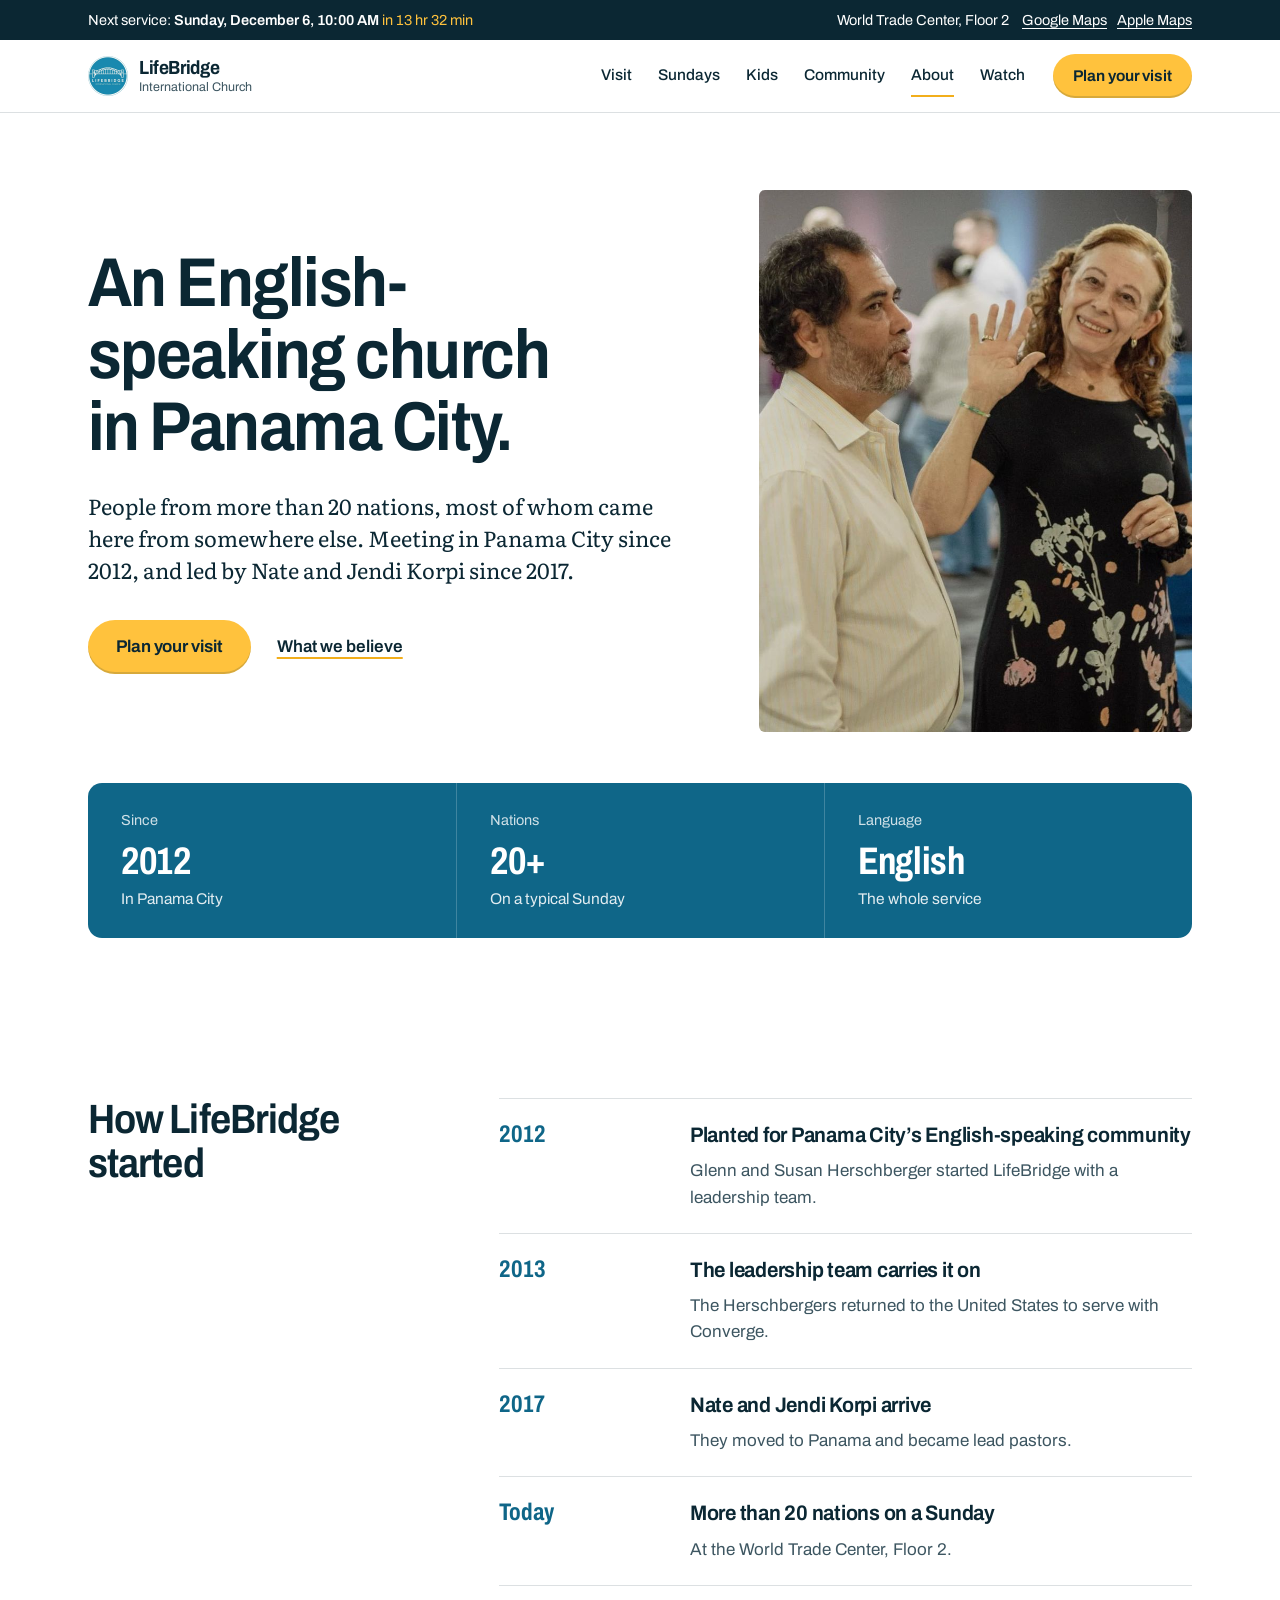
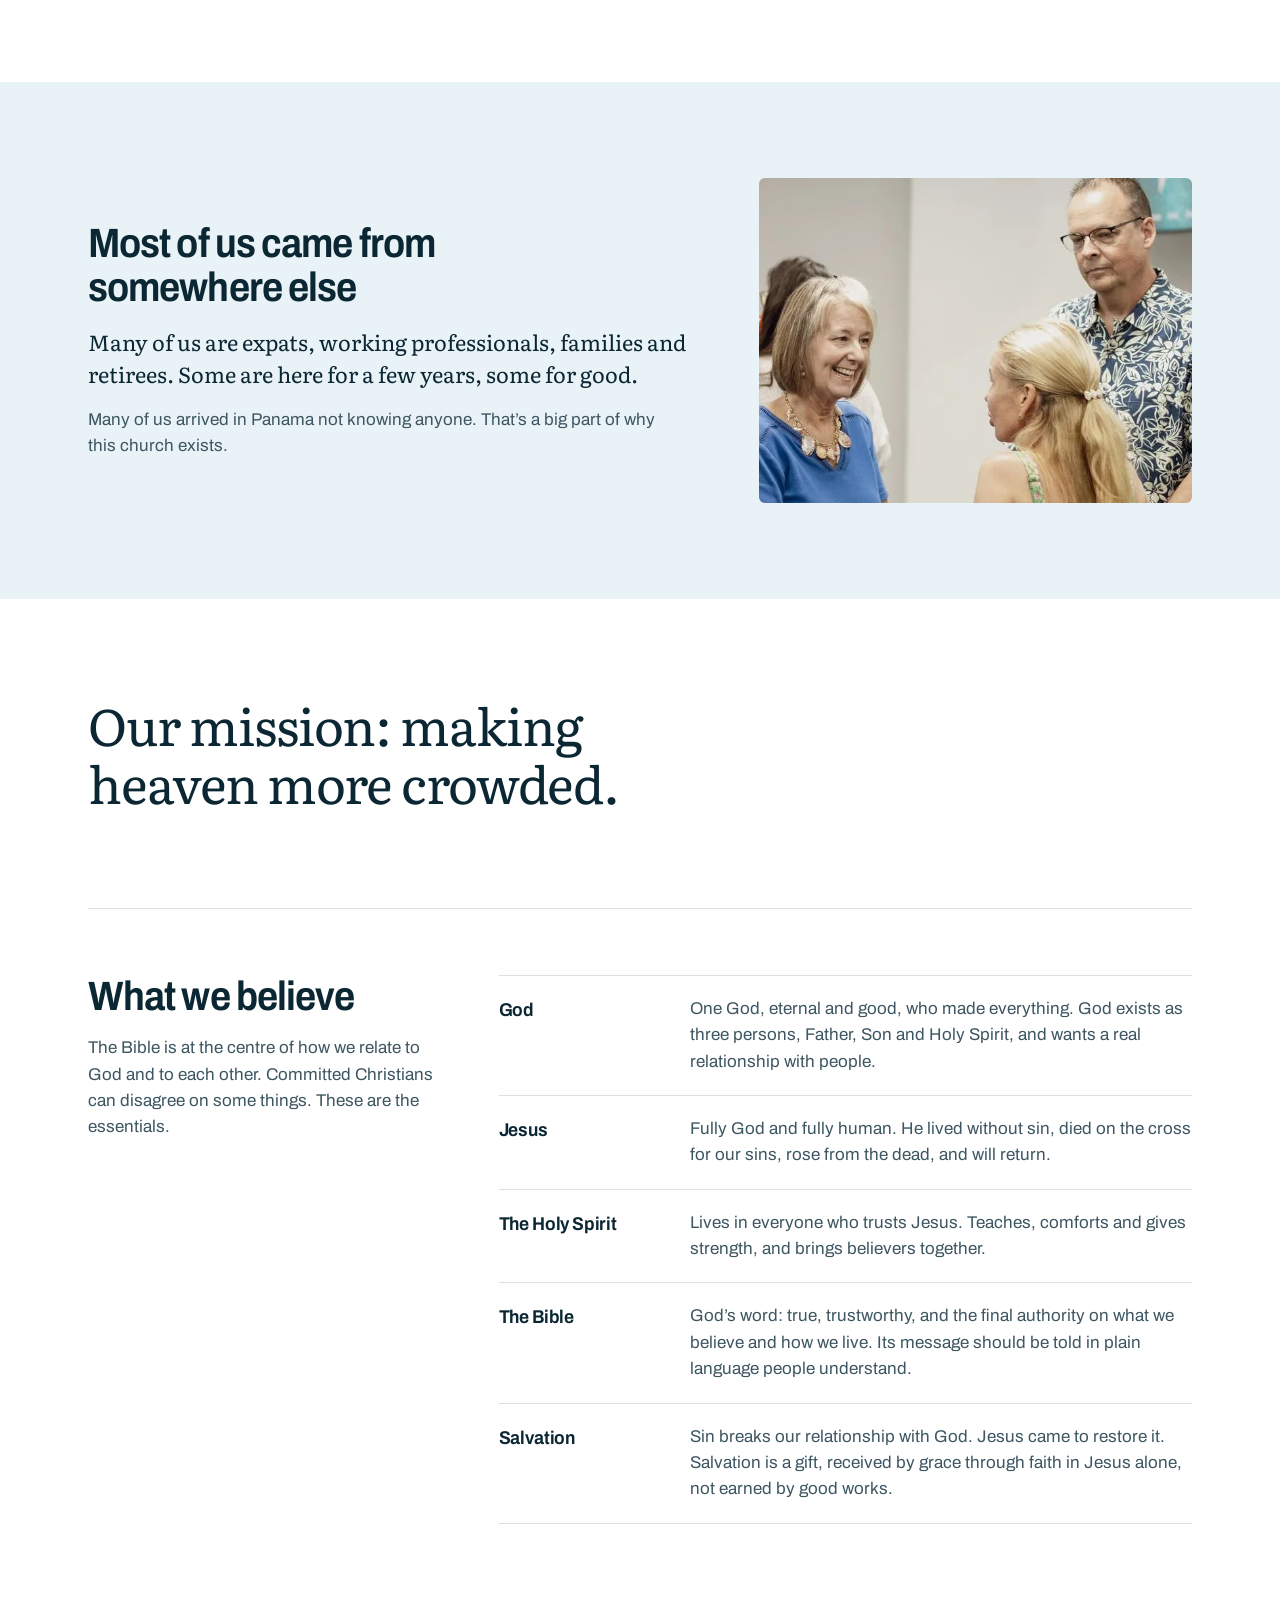
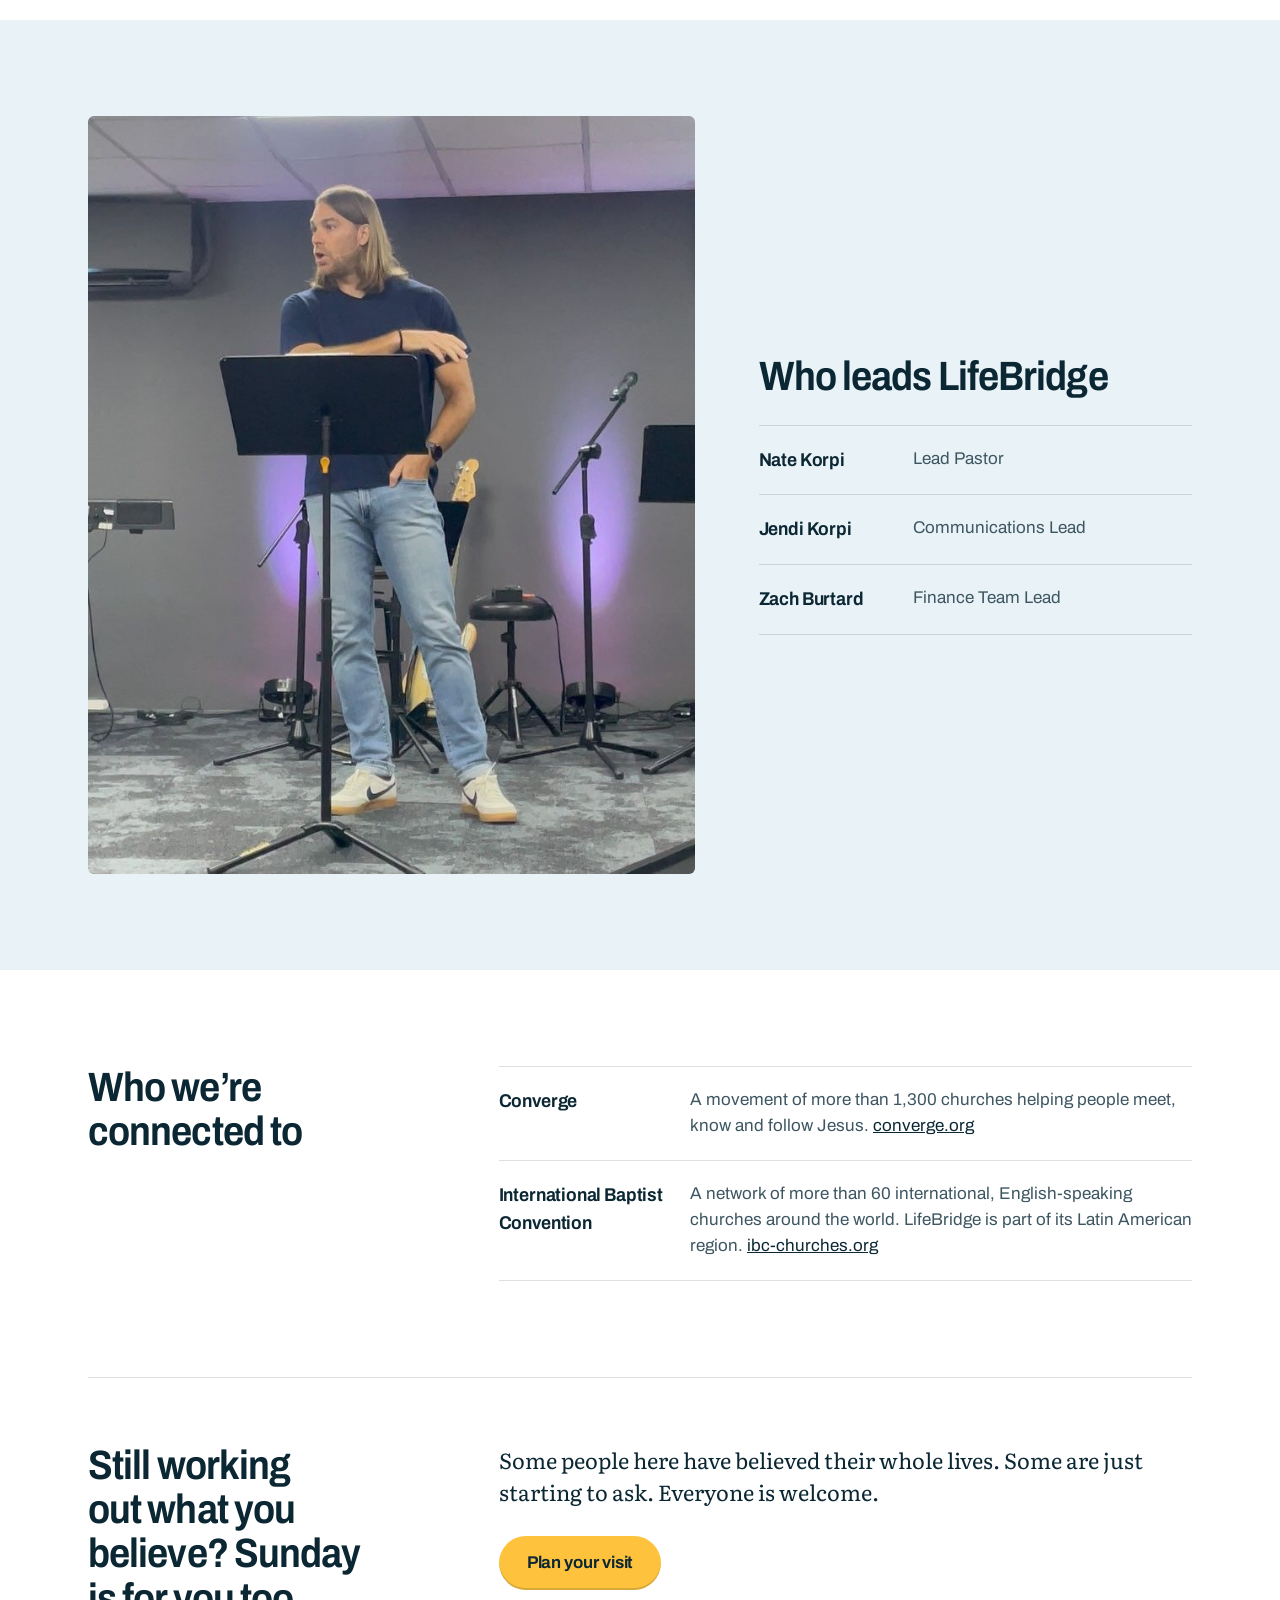
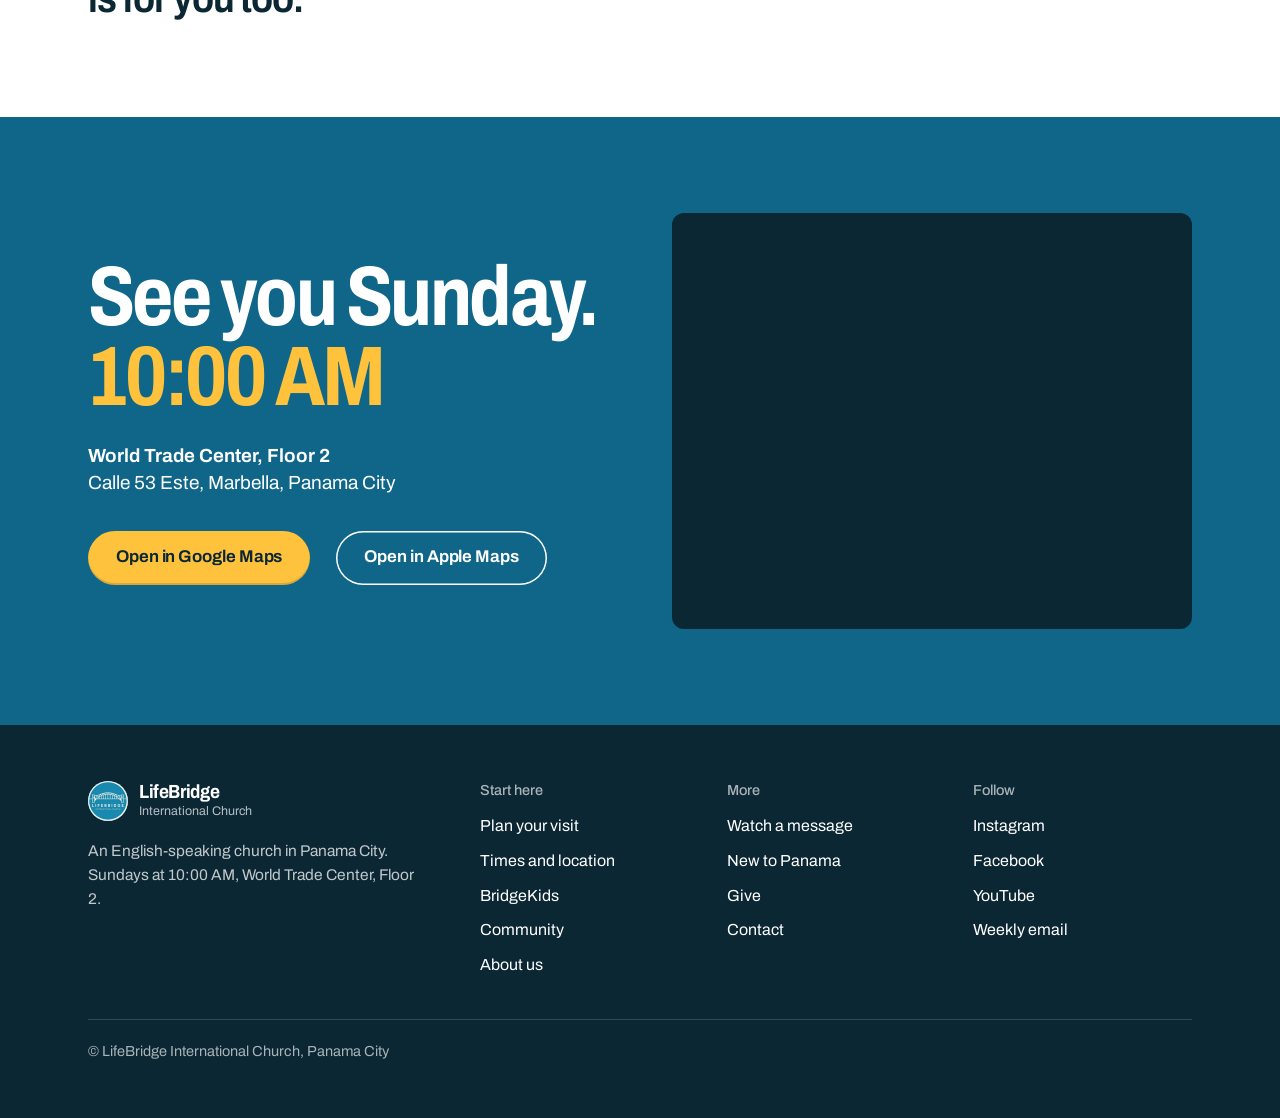
==== commit 5e548e69: "Add files via upload" ====
--- a/about/index.html
+++ b/about/index.html
@@ -16,7 +16,7 @@
 <link rel="preload" href="../assets/fonts/archivo.woff2" as="font" type="font/woff2" crossorigin>
 <link rel="stylesheet" href="../assets/site.css">
 </head>
-<body>
+<body class="p-about">
 <a class="skip" href="#main">Skip to content</a>
 <div class="strip"><div class="wrap">
   <span class="next"><span class="nosvc" data-skip hidden></span>Next service: <b><span data-date>Every Sunday</span>, <span data-time>10:00 AM</span></b> <span data-count></span></span>
--- a/assets/site.css
+++ b/assets/site.css
@@ -108,17 +108,17 @@
 }
 
 /* the board: the facts a visitor needs, set like a building directory */
-.board{background:var(--canal);color:#fff;border-radius:12px;display:grid;grid-template-columns:repeat(var(--n,3),minmax(0,1fr)) auto;overflow:hidden}
-.board > div{padding:18px clamp(18px,2.2vw,28px) 20px;border-left:1px solid rgba(255,255,255,.2)}
+.board{background:var(--canal);color:#fff;border-radius:14px;display:grid;grid-template-columns:repeat(var(--n,3),minmax(0,1fr)) auto;overflow:hidden}
+.board > div{padding:26px clamp(20px,2.6vw,34px) 28px;border-left:1px solid rgba(255,255,255,.2)}
 .board > div:first-child{border-left:0}
-.board dt{font-size:13.5px;color:rgba(255,255,255,.78);margin-bottom:5px}
-.board dd b{display:block;font-size:clamp(22px,2.1vw,28px);font-weight:700;font-stretch:80%;letter-spacing:-.01em;line-height:1.05}
-.board dd > span{display:block;margin-top:5px;font-size:14.5px;line-height:1.35;color:rgba(255,255,255,.85)}
+.board dt{font-size:14.5px;color:rgba(255,255,255,.8);margin-bottom:10px}
+.board dd b{display:block;font-size:clamp(26px,3vw,40px);font-weight:700;font-stretch:76%;letter-spacing:-.01em;line-height:1}
+.board dd > span{display:block;margin-top:9px;font-size:15.5px;line-height:1.35;color:rgba(255,255,255,.88)}
 .board [data-count]{white-space:nowrap}
-.board .floor{display:flex;align-items:center;gap:14px;background:var(--ink)}
-.board .floor p{font-size:15.5px;font-weight:600;line-height:1.3;white-space:nowrap}
-.lamp{flex:none;width:52px;height:52px;border-radius:50%;display:grid;place-items:center;font-size:28px;font-weight:700;font-stretch:76%;line-height:1;
-  color:var(--ink);background:var(--lamp);box-shadow:0 0 0 5px rgba(255,194,61,.22),0 0 22px rgba(255,194,61,.45);transition:background .35s,color .35s,box-shadow .35s}
+.board .floor{display:flex;align-items:center;gap:18px;background:var(--ink)}
+.board .floor p{font-size:15.5px;line-height:1.35;max-width:9.5em}
+.lamp{flex:none;width:84px;height:84px;border-radius:50%;display:grid;place-items:center;font-size:44px;font-weight:700;font-stretch:76%;line-height:1;
+  color:var(--ink);background:var(--lamp);box-shadow:0 0 0 6px rgba(255,194,61,.22),0 0 34px rgba(255,194,61,.5);transition:background .35s,color .35s,box-shadow .35s}
 .lamp.off{background:transparent;color:rgba(255,255,255,.6);box-shadow:inset 0 0 0 2px rgba(255,255,255,.4)}
 @media (max-width:900px){
   .board{grid-template-columns:1fr 1fr}
@@ -127,6 +127,7 @@
   .board > div:nth-child(even){border-left:1px solid rgba(255,255,255,.2)}
   .board .floor{grid-column:1/-1;border-left:0!important;border-top:0}
   .board .floor p{max-width:none}
+  .lamp{width:64px;height:64px;font-size:34px}
   .board > div.wide{grid-column:1/-1;border-left:0!important;border-top:1px solid rgba(255,255,255,.2)}
 }
 
@@ -172,7 +173,7 @@
 .route figure[data-zoom]{cursor:zoom-in}
 .route figure[data-zoom]:focus-visible{outline:3px solid var(--bridge);outline-offset:3px;border-radius:6px}
 .sec .wrap.stack .after{margin-top:clamp(24px,3vw,36px)}
-.sec .wrap.stack .levels{max-width:900px}
+.sec .wrap.stack .arrive{max-width:900px}
 .route .t{display:block;font-size:14.5px;color:var(--ink-2);font-weight:500;letter-spacing:0;font-stretch:100%;margin-bottom:2px}
 @media (max-width:760px){.route{grid-template-columns:1fr 1fr}}
 
@@ -387,7 +388,7 @@
 
 /* 404 */
 .lost{padding:clamp(64px,10vw,140px) 0}
-.lost .lamp{margin-bottom:28px;width:72px;height:72px;font-size:38px}
+.lost .lamp{margin-bottom:28px}
 .lost .lede{margin-top:20px}
 
 @media (prefers-reduced-motion:reduce){*{transition:none!important;scroll-behavior:auto!important}}
@@ -441,7 +442,7 @@
 .rev-head > div{display:flex;align-items:center;gap:22px;flex-wrap:wrap}
 .rev-head .stars{margin:0}
 .rev-grid{display:grid;grid-template-columns:repeat(3,minmax(0,1fr));border-radius:16px;overflow:hidden}
-.rev-grid blockquote{padding:clamp(24px,3vw,40px);min-height:250px;display:flex;flex-direction:column;justify-content:space-between;gap:26px;background:var(--mist)}
+.rev-grid blockquote{padding:clamp(24px,3vw,40px);min-height:250px;display:flex;flex-direction:column;justify-content:space-between;gap:26px;background:#fff}
 .rev-grid p{font-family:var(--serif);font-size:clamp(20px,1.9vw,25px);line-height:1.3;text-wrap:pretty}
 .rev-grid footer{font-size:15px;font-weight:600}
 .rev-grid blockquote:nth-child(1){background:var(--canal);color:#fff}
@@ -450,3 +451,72 @@
 .rev-grid blockquote:nth-child(6){background:var(--bridge);color:#fff}
 @media (max-width:860px){.rev-grid{grid-template-columns:1fr 1fr}.rev-grid blockquote{min-height:200px}}
 @media (max-width:560px){.rev-grid{grid-template-columns:1fr}.rev-grid blockquote{min-height:0}}
+
+/* three ways to arrive, then one route */
+.arrive-l{font-size:15px;font-weight:600;color:var(--ink-2);margin-bottom:12px}
+.arrive-l.then{margin-top:26px}
+.ways3{display:grid;grid-template-columns:repeat(3,minmax(0,1fr));gap:28px}
+.ways3 li{position:relative;border:1.5px solid var(--ink);border-radius:12px;padding:18px 20px 20px;background:#fff}
+.ways3 li + li::before{content:"or";position:absolute;left:-28px;width:28px;top:50%;transform:translateY(-50%);text-align:center;font-size:14px;font-weight:650;color:var(--ink-2)}
+.ways3 h3{font-size:19px}
+.ways3 p{color:var(--ink-2);margin-top:6px;font-size:15.5px;line-height:1.45}
+@media (max-width:700px){.ways3{grid-template-columns:1fr;gap:26px}.ways3 li + li::before{left:0;width:100%;top:-13px}}
+
+/* home hero: headline, two photos and the sign */
+.hero.home2{padding:clamp(40px,5vw,72px) 0 clamp(48px,6vw,84px)}
+.hero.home2 .wrap{display:grid;grid-template-columns:minmax(0,6fr) minmax(0,6fr);gap:clamp(28px,5vw,72px);align-items:center}
+.hero.home2 h1{font-size:clamp(38px,4.6vw,64px);line-height:.98;letter-spacing:-.03em;max-width:none}
+.hero.home2 .lede{margin-top:22px;color:var(--ink-2)}
+.collage{position:relative;padding-bottom:70px}
+.collage .p1 img{width:72%;margin-left:auto;aspect-ratio:4/5;object-fit:cover;object-position:50% 30%;border-radius:12px}
+.collage .p2{position:absolute;left:0;top:12%;width:36%}
+.collage .p2 img{width:100%;aspect-ratio:3/4;object-fit:cover;border-radius:12px;border:6px solid #fff}
+.sign{position:absolute;left:6%;bottom:0;width:min(330px,74%);background:var(--canal);color:#fff;border-radius:16px;padding:22px 24px 22px;box-shadow:0 16px 40px rgba(11,39,51,.3)}
+.sign small{display:block;font-size:14px;color:rgba(255,255,255,.82)}
+.sign .t{display:block;font-weight:700;font-stretch:76%;font-size:52px;line-height:1;margin:2px 0 16px}
+.sign .row{display:flex;align-items:center;gap:14px;padding-top:16px;border-top:1px solid rgba(255,255,255,.25)}
+.sign .row b{display:block;font-weight:650;font-size:18px;line-height:1.2}
+.sign .lamp{width:46px;height:46px;font-size:25px;box-shadow:0 0 0 5px rgba(255,194,61,.25),0 0 22px rgba(255,194,61,.5)}
+.sign .lamp.off{box-shadow:inset 0 0 0 2px rgba(255,255,255,.4)}
+@media (max-width:860px){.hero.home2 .wrap{grid-template-columns:1fr}.collage{max-width:480px}}
+
+/* who we are: one line and the faces */
+.sec.who{padding-top:clamp(8px,2vw,24px)}
+.who-top{display:grid;grid-template-columns:minmax(0,6fr) minmax(0,6fr);gap:18px clamp(28px,5vw,72px);align-items:end}
+.who-top h2{font-size:clamp(40px,5.4vw,76px);line-height:1;letter-spacing:-.03em}
+.who-top p{font-family:var(--serif);font-size:clamp(19px,1.8vw,23px);line-height:1.4;color:var(--ink-2)}
+.who-top .link{font-family:var(--sans);font-size:17px;color:var(--ink);margin-left:6px;white-space:nowrap}
+.sec.who .faces{margin-top:clamp(26px,3vw,40px)}
+@media (max-width:820px){.who-top{grid-template-columns:1fr}}
+
+/* reviews: one at a time beside a photo */
+.rev2{display:grid;grid-template-columns:minmax(0,5fr) minmax(0,7fr);background:var(--mist)}
+.rev2-photo{min-height:400px;position:relative}
+.rev2-photo img{position:absolute;inset:0;width:100%;height:100%;object-fit:cover;object-position:50% 20%}
+.rev2-text{display:flex;align-items:center;padding:clamp(40px,6vw,88px) clamp(20px,5vw,80px)}
+.rev2-text > div{width:100%;max-width:640px}
+.rev2 .stars{margin-bottom:16px;font-size:16px}
+.rev2-quotes{display:grid}
+.rev2-quotes blockquote{grid-area:1/1;visibility:hidden;opacity:0;transition:opacity .45s var(--ease),visibility 0s .45s}
+.rev2-quotes blockquote.on{visibility:visible;opacity:1;transition:opacity .45s var(--ease)}
+.rev2-quotes p{font-family:var(--serif);font-size:clamp(22px,2.3vw,31px);line-height:1.28;letter-spacing:-.012em;text-wrap:balance}
+.rev2-quotes footer{margin-top:14px;font-size:15px;color:var(--ink-2)}
+.rev2-nav{display:flex;align-items:center;gap:4px;margin-top:26px}
+.rev2-nav button{width:44px;height:44px;border-radius:50%;border:0;background:transparent;color:var(--ink-2);font-size:20px;cursor:pointer;margin-left:-12px}
+.rev2-nav button + button{margin-left:0}
+.rev2-nav button:hover{background:rgba(11,39,51,.08);color:var(--ink)}
+.rev2-nav .count{font-size:15px;color:var(--ink-2);min-width:3.6em;text-align:center}
+.rev2-nav .pause{width:auto;height:46px;border-radius:999px;padding:0 16px;font-size:15px;font-weight:600}
+.rev2-nav .link{margin-left:auto;font-size:15px;font-weight:500;color:var(--ink-2);text-decoration-thickness:1px;text-decoration-color:currentColor}
+@media (max-width:860px){.rev2{grid-template-columns:1fr}.rev2-photo{min-height:240px}}
+
+/* home page: one even gap between sections */
+.p-home{--gap:clamp(72px,9vw,128px)}
+.p-home main > .sec:not(.blue):not(#_){padding:var(--gap) 0}
+.p-home .hero.home2{padding:clamp(48px,6vw,88px) 0 var(--gap)}
+.p-home .sec.who:not(#_){padding-top:0}
+.p-home .sec.who .faces{margin-top:clamp(36px,4vw,56px)}
+.p-home .sec .wrap.stack > .sec-head{margin-bottom:clamp(32px,4vw,52px)}
+.p-home .sec.rule .wrap::before{display:none}
+.p-home .sec.rule:not(#_){padding-top:0}
+.p-home .sec.blue{padding:var(--gap) 0}
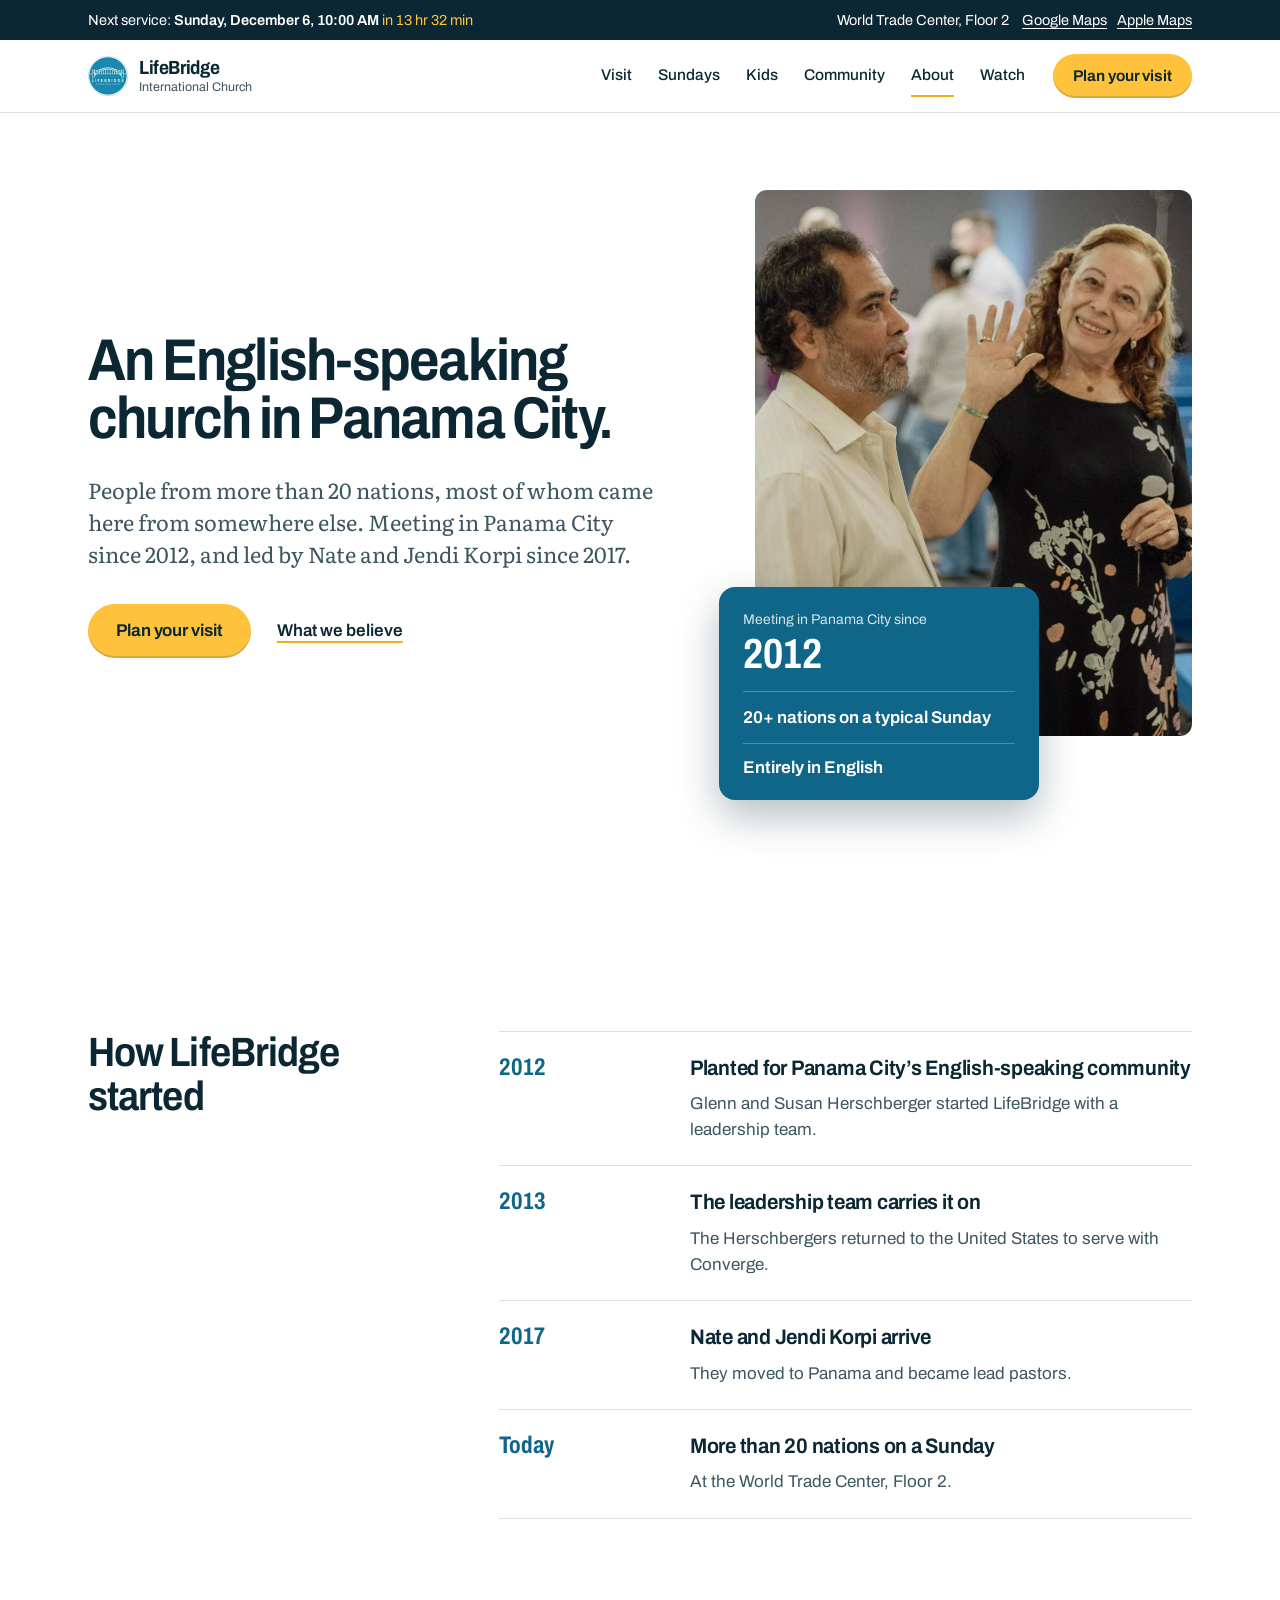
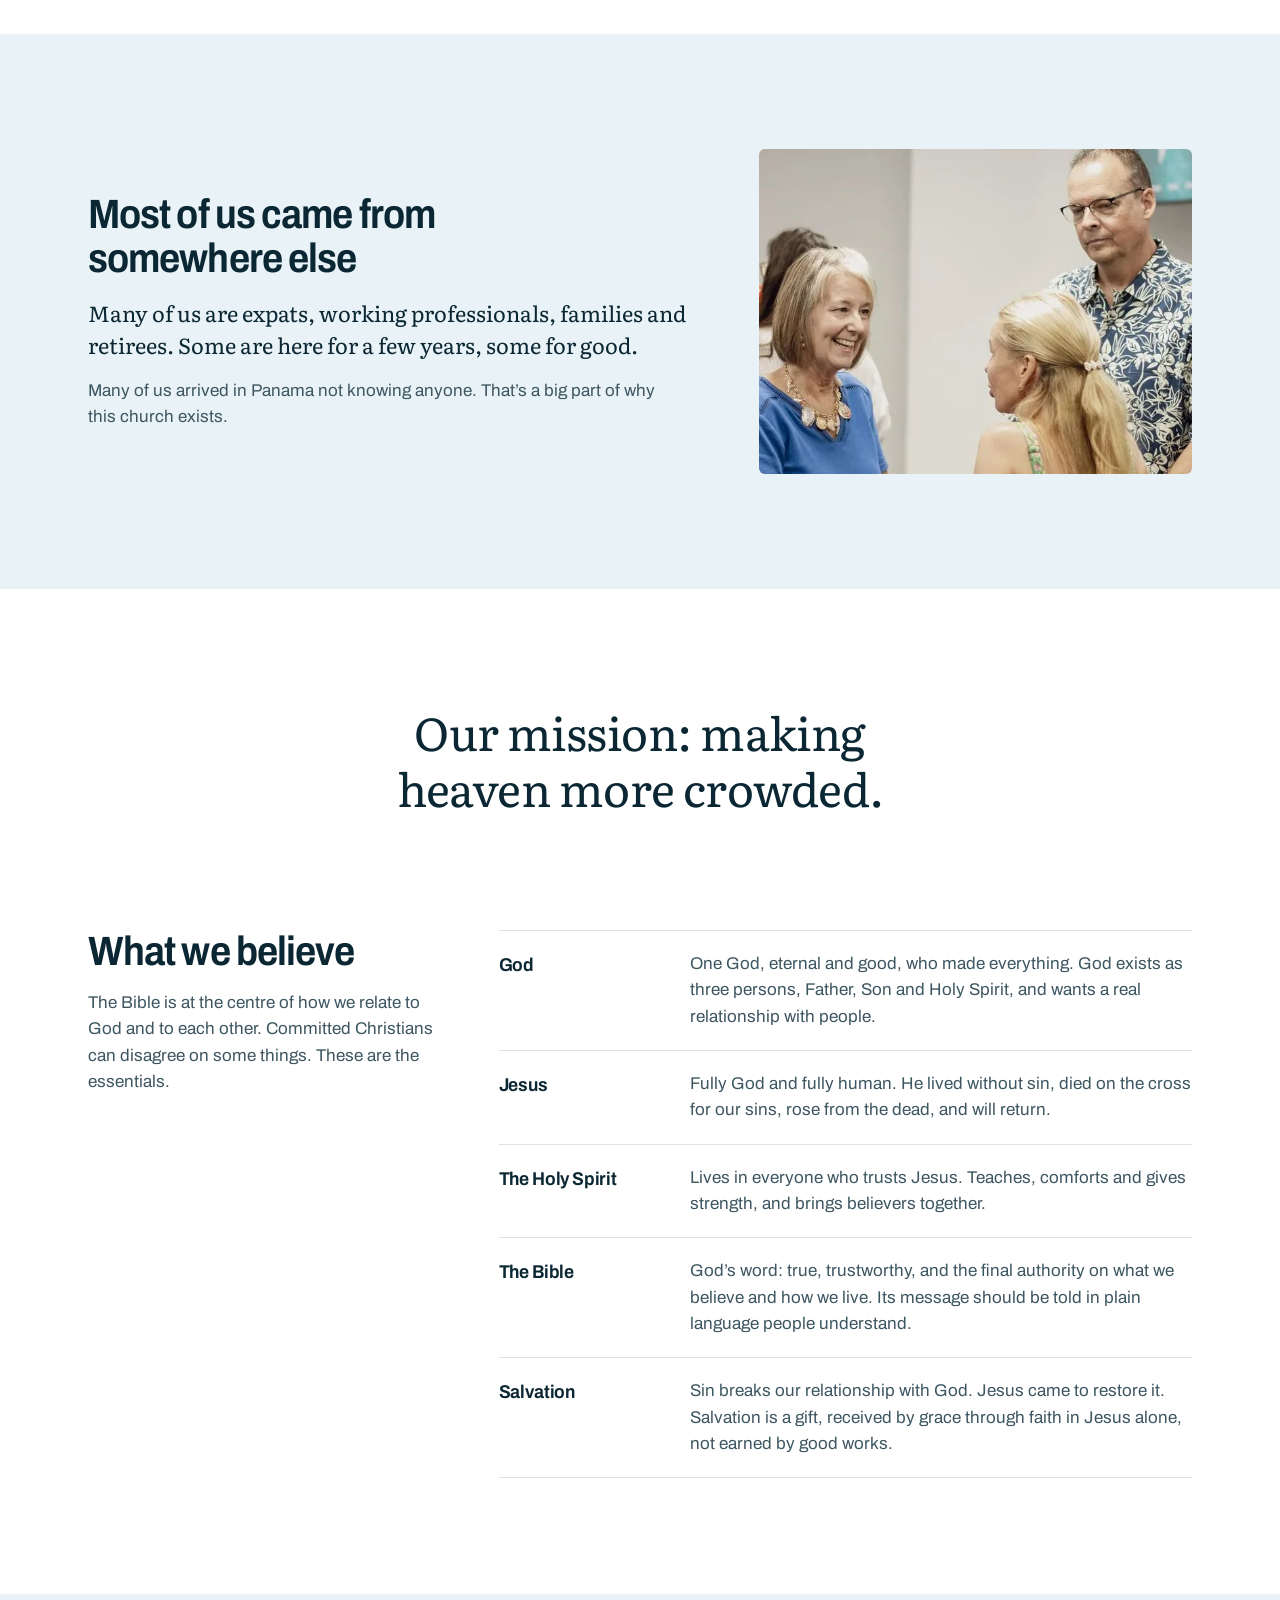
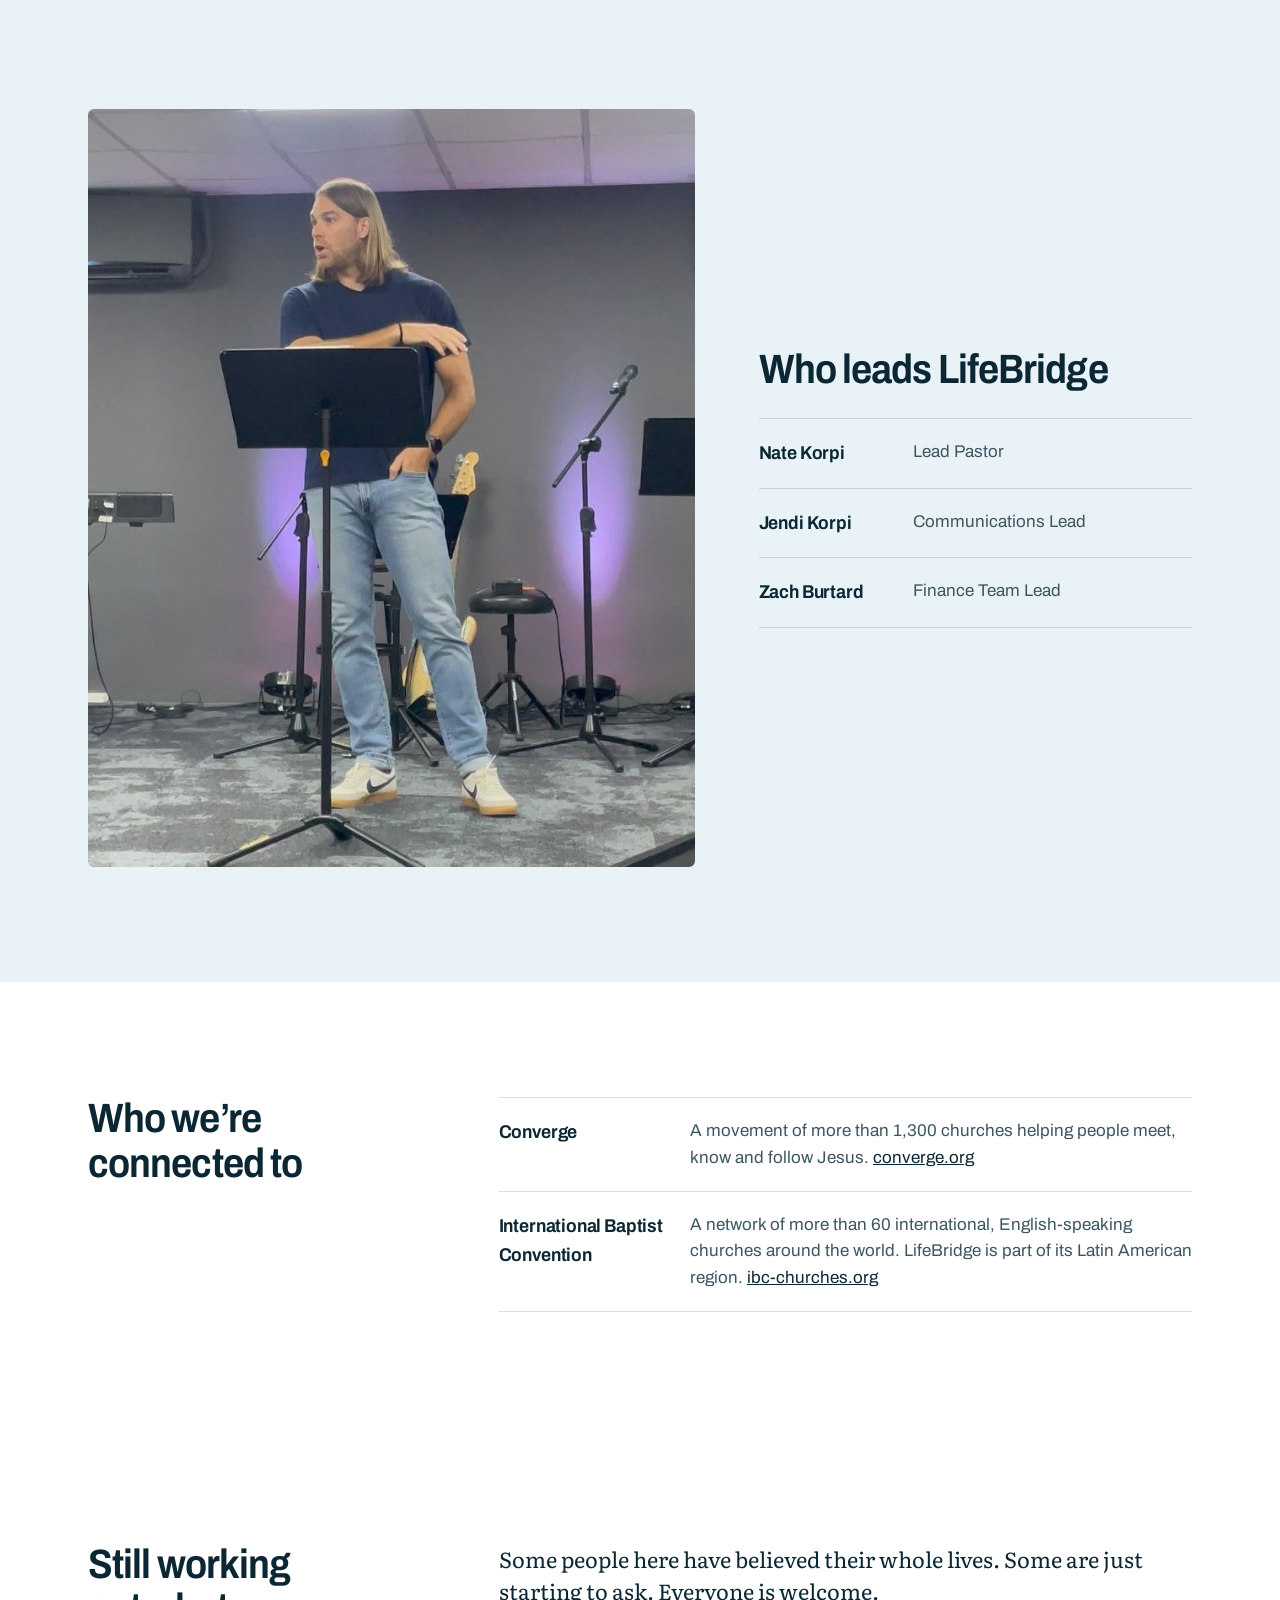
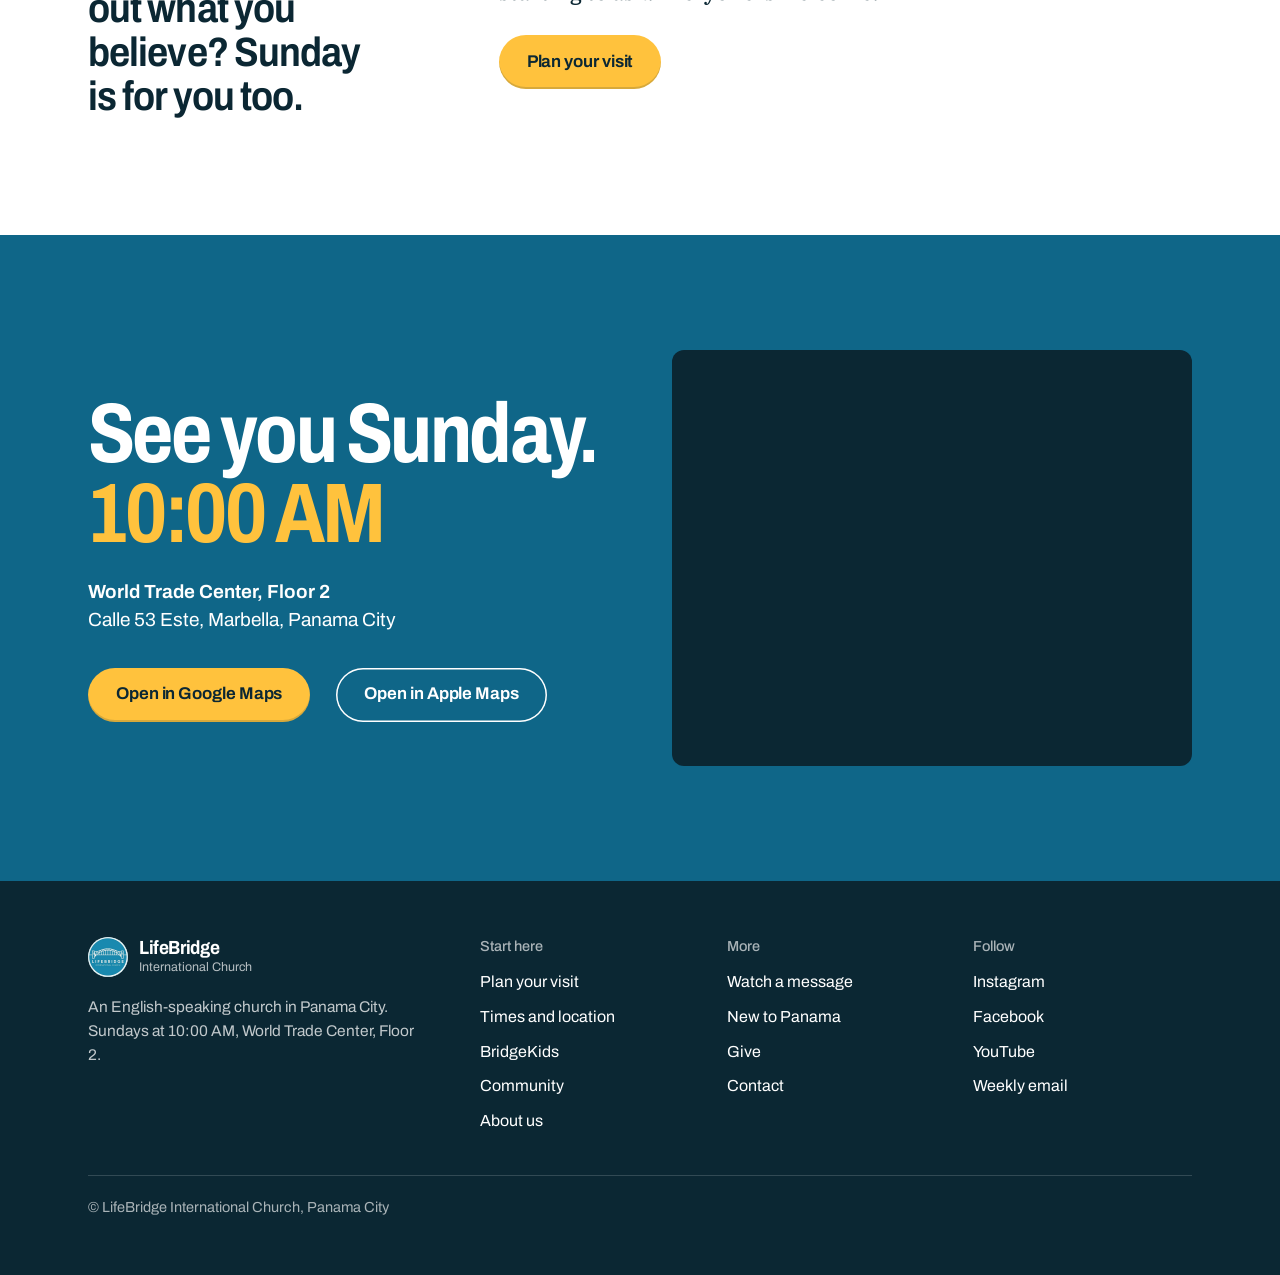
==== commit 9309f0f3: "Add files via upload" ====
--- a/about/index.html
+++ b/about/index.html
@@ -37,15 +37,15 @@
 <main id="main">
 <section class="hero "><div class="wrap hero-grid">
   <div><h1>An English-speaking church in Panama City.</h1><p class="lede">People from more than 20 nations, most of whom came here from somewhere else. Meeting in Panama City since 2012, and led by Nate and Jendi Korpi since 2017.</p><div class="actions"><a class="btn" href="../visit/">Plan your visit</a><a class="link" href="#beliefs">What we believe</a></div></div>
-  <figure class="hero-photo "><img src="../assets/img/about-hero.jpg" width="820" height="1025" alt="Two members of LifeBridge waving hello on a Sunday" fetchpriority="high"></figure>
-</div><div class="wrap" style="margin-top:clamp(32px,4vw,56px)"><dl class="board plain" style="--n:3"><div><dt>Since</dt><dd><b>2012</b><span>In Panama City</span></dd></div><div><dt>Nations</dt><dd><b>20+</b><span>On a typical Sunday</span></dd></div><div class="wide"><dt>Language</dt><dd><b>English</b><span>The whole service</span></dd></div></dl></div></section><section class="sec "><div class="wrap cols">
+  <figure class="hero-photo  signed"><img src="../assets/img/about-hero.jpg" width="820" height="1025" alt="Two members of LifeBridge waving hello on a Sunday" fetchpriority="high"><div class="sign"><small>Meeting in Panama City since</small><b class="t w">2012</b><div class="row"><span><b>20+ nations on a typical Sunday</b></span></div><div class="row"><span><b>Entirely in English</b></span></div></div></figure>
+</div></section><section class="sec "><div class="wrap cols">
   <div class="sec-head"><h2>How LifeBridge started</h2></div>
   <div class="sec-body"><ol class="steps"><li><span class="t">2012</span><h3>Planted for Panama City&rsquo;s English-speaking community</h3><p>Glenn and Susan Herschberger started LifeBridge with a leadership team.</p></li><li><span class="t">2013</span><h3>The leadership team carries it on</h3><p>The Herschbergers returned to the United States to serve with Converge.</p></li><li><span class="t">2017</span><h3>Nate and Jendi Korpi arrive</h3><p>They moved to Panama and became lead pastors.</p></li><li><span class="t">Today</span><h3>More than 20 nations on a Sunday</h3><p>At the <span data-s="place.name">World Trade Center</span>, <span data-s="place.floor">Floor 2</span>.</p></li></ol></div>
 </div></section><section class="sec tint"><div class="wrap"><div class="split">
   <div><h2>Most of us came from somewhere else</h2><p class="lede">Many of us are expats, working professionals, families and retirees. Some are here for a few years, some for good.</p><p>Many of us arrived in Panama not knowing anyone. That&rsquo;s a big part of why this church exists.</p></div>
   <figure><img src="../assets/img/about-talking.jpg" width="640" height="480" alt="Members talking together after the service" loading="lazy" decoding="async"></figure>
 </div></div></section>
-<section class="sec"><div class="wrap"><blockquote class="bigquote"><p>Our mission: making heaven more crowded.</p></blockquote></div></section><section class="sec rule" id="beliefs"><div class="wrap cols">
+<section class="rev3 plain"><div class="wrap"><div class="rev2-quotes"><blockquote class="on"><p>Our mission: making heaven more crowded.</p></blockquote></div></div></section><section class="sec rule" id="beliefs"><div class="wrap cols">
   <div class="sec-head sticky"><h2>What we believe</h2><p>The Bible is at the centre of how we relate to God and to each other. Committed Christians can disagree on some things. These are the essentials.</p></div>
   <div class="sec-body"><dl class="rows"><div><dt>God</dt><dd>One God, eternal and good, who made everything. God exists as three persons, Father, Son and Holy Spirit, and wants a real relationship with people.</dd></div><div><dt>Jesus</dt><dd>Fully God and fully human. He lived without sin, died on the cross for our sins, rose from the dead, and will return.</dd></div><div><dt>The Holy Spirit</dt><dd>Lives in everyone who trusts Jesus. Teaches, comforts and gives strength, and brings believers together.</dd></div><div><dt>The Bible</dt><dd>God&rsquo;s word: true, trustworthy, and the final authority on what we believe and how we live. Its message should be told in plain language people understand.</dd></div><div><dt>Salvation</dt><dd>Sin breaks our relationship with God. Jesus came to restore it. Salvation is a gift, received by grace through faith in Jesus alone, not earned by good works.</dd></div></dl></div>
 </div></section><section class="sec tint"><div class="wrap"><div class="split flip">
@@ -57,7 +57,7 @@
 </div></section><section class="sec rule"><div class="wrap cols">
   <div class="sec-head"><h2>Still working out what you believe? Sunday is for you too.</h2></div>
   <div class="sec-body"><div class="invite"><p class="lede" style="margin-top:0">Some people here have believed their whole lives. Some are just starting to ask. Everyone is welcome.</p><a class="btn" href="../visit/">Plan your visit</a></div></div>
-</div></section><section class="sec blue close on-dark" aria-labelledby="close-h"><div class="wrap">
+</div></section><section id="sunday" class="sec blue close on-dark" aria-labelledby="close-h"><div class="wrap">
   <div>
     <h2 id="close-h">See you <span data-day>Sunday</span>. <span class="y" data-time>10:00 AM</span></h2>
     <address><b><span data-s="place.name">World Trade Center</span>, <span data-s="place.floor">Floor 2</span></b><span data-s="place.street">Calle 53 Este, Marbella</span>, Panama City</address>
--- a/assets/site.css
+++ b/assets/site.css
@@ -81,8 +81,7 @@
   .drawer nav a{display:block;font-size:30px;font-weight:650;font-stretch:88%;letter-spacing:-.02em;text-decoration:none;padding:13px 0;border-bottom:1px solid rgba(255,255,255,.16)}
   .drawer .btn{margin-top:28px;width:100%}
   .drawer p{margin-top:22px;color:rgba(255,255,255,.75);font-size:15.5px}
-  .strip .where{display:none}
-}
+  .strip .where{display:none}}
 
 /* hero */
 .hero{padding:clamp(40px,6vw,84px) 0 clamp(36px,5vw,64px)}
@@ -95,17 +94,10 @@
 .hero-photo img{width:100%;border-radius:6px;aspect-ratio:4/5;object-fit:cover}
 .hero-photo.land img{aspect-ratio:11/8}
 .hero-photo.top img{object-position:50% 20%}
-.trio{display:grid;grid-template-columns:repeat(3,1fr);gap:12px;align-items:start}
-.trio img{width:100%;aspect-ratio:3/4;object-fit:cover;border-radius:6px}
-.trio figure:nth-child(2){margin-top:40px}
-.trio figure:nth-child(3){margin-top:80px}
 @media (max-width:860px){
   .hero .hero-grid{grid-template-columns:1fr}
   .hero-photo{max-width:440px}
-  .hero.home .hero-grid{grid-template-columns:1fr}
-  .trio figure:nth-child(2){margin-top:20px}
-  .trio figure:nth-child(3){margin-top:40px}
-}
+  .hero.home .hero-grid{grid-template-columns:1fr}}
 
 /* the board: the facts a visitor needs, set like a building directory */
 .board{background:var(--canal);color:#fff;border-radius:14px;display:grid;grid-template-columns:repeat(var(--n,3),minmax(0,1fr)) auto;overflow:hidden}
@@ -128,8 +120,7 @@
   .board .floor{grid-column:1/-1;border-left:0!important;border-top:0}
   .board .floor p{max-width:none}
   .lamp{width:64px;height:64px;font-size:34px}
-  .board > div.wide{grid-column:1/-1;border-left:0!important;border-top:1px solid rgba(255,255,255,.2)}
-}
+  .board > div.wide{grid-column:1/-1;border-left:0!important;border-top:1px solid rgba(255,255,255,.2)}}
 
 /* sections: heading in the margin column, content beside it */
 .sec{padding:clamp(56px,7.5vw,104px) 0}
@@ -142,17 +133,9 @@
 .sec .wrap.stack > .sec-head{margin-bottom:clamp(28px,3.5vw,44px);max-width:760px}
 @media (max-width:860px){.sec .wrap.cols{grid-template-columns:1fr}}
 @media (min-width:861px){.sec-head.sticky{position:sticky;top:104px}}
-
-/* statement */
-.statement{font-family:var(--serif);font-size:clamp(25px,3vw,40px);line-height:1.22;letter-spacing:-.015em;max-width:22em;text-wrap:balance}
-.statement em{font-style:italic}
 .faces{display:grid;grid-template-columns:repeat(6,1fr);gap:12px;margin-top:clamp(32px,4vw,52px)}
 .faces img{width:100%;aspect-ratio:3/4;object-fit:cover;border-radius:6px}
 @media (max-width:760px){.faces{grid-template-columns:repeat(3,1fr)}}
-.facts{display:flex;flex-wrap:wrap;gap:14px 44px;margin-top:30px}
-.facts div{display:flex;align-items:baseline;gap:10px}
-.facts dt{order:2;color:var(--ink-2);font-size:15.5px}
-.facts dd{font-weight:700;font-stretch:76%;font-size:28px;line-height:1}
 
 /* steps: a real sequence, timed */
 .steps{border-top:1px solid var(--rule)}
@@ -259,14 +242,6 @@
 .pillars > div:first-child{border-left:0;padding-left:0}
 .pillars p{color:var(--ink-2);margin-top:8px}
 @media (max-width:700px){.pillars{grid-template-columns:1fr}.pillars > div{border-left:0;padding:18px 0;border-top:1px solid var(--rule)}}
-
-/* reviews */
-.quotes{columns:2;column-gap:clamp(24px,4vw,56px)}
-.quotes blockquote{break-inside:avoid;padding:0 0 30px}
-.quotes p{font-family:var(--serif);font-size:clamp(20px,1.8vw,24px);line-height:1.36;letter-spacing:-.005em;text-wrap:pretty}
-.quotes footer{margin-top:10px;font-size:15px;color:var(--ink-2)}
-.quotes blockquote:first-child p{font-size:clamp(25px,2.5vw,33px);line-height:1.24}
-@media (max-width:700px){.quotes{columns:1}}
 .stars{color:var(--lamp-deep);letter-spacing:3px;font-size:18px;display:block;margin-bottom:14px}
 .bigquote{max-width:900px}
 .bigquote p{font-family:var(--serif);font-size:clamp(28px,4vw,52px);line-height:1.14;letter-spacing:-.02em;text-wrap:balance}
@@ -399,8 +374,7 @@
 @media (max-width:560px){
   .route{grid-template-columns:1fr;gap:14px}
   .route li{display:grid;grid-template-columns:150px 1fr;gap:16px;align-items:center}
-  .route .cap{margin-top:0}
-}
+  .route .cap{margin-top:0}}
 @media (max-width:560px){.weeks ol li{padding:12px 2px 11px}.weeks .at{font-size:11.5px;font-stretch:75%;white-space:normal}.weeks .mo{font-size:13px}}
 
 /* forms */
@@ -437,21 +411,6 @@
 .zoom p{color:#fff;font-weight:600;margin-top:12px;text-align:center}
 .zoom button{display:block;margin:14px auto 0;min-height:44px;padding:0 22px;border-radius:999px;border:0;background:var(--lamp);color:var(--ink);font-weight:650;font-size:15.5px;cursor:pointer}
 
-/* reviews: colour blocks */
-.rev-head{display:flex;justify-content:space-between;align-items:flex-end;gap:16px 24px;flex-wrap:wrap;margin-bottom:28px}
-.rev-head > div{display:flex;align-items:center;gap:22px;flex-wrap:wrap}
-.rev-head .stars{margin:0}
-.rev-grid{display:grid;grid-template-columns:repeat(3,minmax(0,1fr));border-radius:16px;overflow:hidden}
-.rev-grid blockquote{padding:clamp(24px,3vw,40px);min-height:250px;display:flex;flex-direction:column;justify-content:space-between;gap:26px;background:#fff}
-.rev-grid p{font-family:var(--serif);font-size:clamp(20px,1.9vw,25px);line-height:1.3;text-wrap:pretty}
-.rev-grid footer{font-size:15px;font-weight:600}
-.rev-grid blockquote:nth-child(1){background:var(--canal);color:#fff}
-.rev-grid blockquote:nth-child(3){background:var(--lamp)}
-.rev-grid blockquote:nth-child(5){background:var(--ink);color:#fff}
-.rev-grid blockquote:nth-child(6){background:var(--bridge);color:#fff}
-@media (max-width:860px){.rev-grid{grid-template-columns:1fr 1fr}.rev-grid blockquote{min-height:200px}}
-@media (max-width:560px){.rev-grid{grid-template-columns:1fr}.rev-grid blockquote{min-height:0}}
-
 /* three ways to arrive, then one route */
 .arrive-l{font-size:15px;font-weight:600;color:var(--ink-2);margin-bottom:12px}
 .arrive-l.then{margin-top:26px}
@@ -491,32 +450,89 @@
 
 /* reviews: one at a time beside a photo */
 .rev2{display:grid;grid-template-columns:minmax(0,5fr) minmax(0,7fr);background:var(--mist)}
-.rev2-photo{min-height:400px;position:relative}
-.rev2-photo img{position:absolute;inset:0;width:100%;height:100%;object-fit:cover;object-position:50% 20%}
-.rev2-text{display:flex;align-items:center;padding:clamp(40px,6vw,88px) clamp(20px,5vw,80px)}
-.rev2-text > div{width:100%;max-width:640px}
 .rev2 .stars{margin-bottom:16px;font-size:16px}
 .rev2-quotes{display:grid}
 .rev2-quotes blockquote{grid-area:1/1;visibility:hidden;opacity:0;transition:opacity .45s var(--ease),visibility 0s .45s}
 .rev2-quotes blockquote.on{visibility:visible;opacity:1;transition:opacity .45s var(--ease)}
 .rev2-quotes p{font-family:var(--serif);font-size:clamp(22px,2.3vw,31px);line-height:1.28;letter-spacing:-.012em;text-wrap:balance}
 .rev2-quotes footer{margin-top:14px;font-size:15px;color:var(--ink-2)}
-.rev2-nav{display:flex;align-items:center;gap:4px;margin-top:26px}
-.rev2-nav button{width:44px;height:44px;border-radius:50%;border:0;background:transparent;color:var(--ink-2);font-size:20px;cursor:pointer;margin-left:-12px}
-.rev2-nav button + button{margin-left:0}
-.rev2-nav button:hover{background:rgba(11,39,51,.08);color:var(--ink)}
-.rev2-nav .count{font-size:15px;color:var(--ink-2);min-width:3.6em;text-align:center}
-.rev2-nav .pause{width:auto;height:46px;border-radius:999px;padding:0 16px;font-size:15px;font-weight:600}
-.rev2-nav .link{margin-left:auto;font-size:15px;font-weight:500;color:var(--ink-2);text-decoration-thickness:1px;text-decoration-color:currentColor}
-@media (max-width:860px){.rev2{grid-template-columns:1fr}.rev2-photo{min-height:240px}}
-
-/* home page: one even gap between sections */
-.p-home{--gap:clamp(72px,9vw,128px)}
-.p-home main > .sec:not(.blue):not(#_){padding:var(--gap) 0}
-.p-home .hero.home2{padding:clamp(48px,6vw,88px) 0 var(--gap)}
-.p-home .sec.who:not(#_){padding-top:0}
-.p-home .sec.who .faces{margin-top:clamp(36px,4vw,56px)}
-.p-home .sec .wrap.stack > .sec-head{margin-bottom:clamp(32px,4vw,52px)}
-.p-home .sec.rule .wrap::before{display:none}
-.p-home .sec.rule:not(#_){padding-top:0}
-.p-home .sec.blue{padding:var(--gap) 0}
+@media (max-width:860px){.rev2{grid-template-columns:1fr}}
+
+/* every page: one even gap between sections, no divider lines */
+main{--gap:clamp(72px,9vw,128px)}
+main > .sec:not(#_){padding:var(--gap) 0}
+main > .hero:not(#_){padding:clamp(48px,6vw,88px) 0 var(--gap)}
+main > .sec.who:not(#_){padding-top:0}
+.sec.who .faces{margin-top:clamp(36px,4vw,56px)}
+.sec .wrap.stack > .sec-head{margin-bottom:clamp(32px,4vw,52px)}
+.sec.rule .wrap::before{display:none}
+
+/* what a Sunday is like: four photo stops on a line */
+.day-head{display:flex;justify-content:space-between;align-items:baseline;gap:12px 32px;flex-wrap:wrap;margin-bottom:clamp(36px,4.5vw,60px)}
+.day-head p{color:var(--ink-2)}
+.day{display:grid;grid-template-columns:repeat(4,minmax(0,1fr));position:relative}
+.day::before{content:"";position:absolute;left:12.5%;right:12.5%;top:60px;height:2px;background:repeating-linear-gradient(90deg,var(--ink) 0 6px,transparent 6px 12px);opacity:.35}
+.day li{position:relative;padding:0 12px;text-align:center}
+.day figure{width:120px;height:120px;border-radius:50%;overflow:hidden;margin:0 auto 24px;position:relative;z-index:1;box-shadow:0 0 0 6px #fff,0 0 0 8px var(--ink)}
+.day li:last-child figure{box-shadow:0 0 0 6px #fff,0 0 0 9px var(--lamp),0 0 30px rgba(255,194,61,.6)}
+.day img{width:100%;height:100%;object-fit:cover;object-position:50% 25%}
+.day b{display:block;font-weight:700;font-stretch:80%;font-size:17px;color:var(--canal);margin-bottom:2px}
+.day h3{font-size:clamp(26px,3vw,40px);font-stretch:88%;letter-spacing:-.02em;line-height:1.05}
+.day p{color:var(--ink-2);margin-top:6px}
+.day-kids{margin-top:clamp(32px,4vw,52px);color:var(--ink-2);text-align:center}
+.day-kids b{color:var(--ink);font-weight:650}
+@media (max-width:760px){.day{grid-template-columns:1fr 1fr;gap:36px 0}.day::before{display:none}.day figure{width:96px;height:96px;margin-bottom:18px}.day-head{justify-content:center;text-align:center}}
+.day-kids .link{color:var(--ink);margin-left:4px;white-space:nowrap}
+
+/* reviews: centred, one at a time */
+.rev3{background:var(--mist);text-align:center;padding:clamp(64px,8vw,112px) 0}
+.rev3 .stars{margin:0 0 22px;font-size:17px}
+.rev3 .rev2-quotes{max-width:820px;margin:0 auto}
+.rev3 .rev2-quotes blockquote{align-self:center}
+.rev3 .rev2-quotes p{font-size:clamp(24px,3.4vw,44px);line-height:1.2}
+.rev3-dots{display:flex;justify-content:center;margin-top:18px}
+.rev3-dots button{width:30px;height:30px;padding:0;border:0;background:none;cursor:pointer;display:grid;place-items:center}
+.rev3-dots button::before{content:"";width:10px;height:10px;border-radius:50%;background:rgba(11,39,51,.22);transition:background .2s,box-shadow .2s}
+.rev3-dots button:hover::before{background:rgba(11,39,51,.5)}
+.rev3-dots button.on::before{background:var(--ink);box-shadow:0 0 0 4px var(--lamp)}
+
+/* how to find us: title left, three numbered photos right */
+.sec-head .find-park{margin-top:22px;padding-top:18px;border-top:1px solid var(--rule);font-size:16px}
+.find-park b{color:var(--ink);font-weight:650}
+.find3{display:grid;grid-template-columns:repeat(3,minmax(0,1fr));gap:clamp(12px,1.6vw,20px)}
+.find3 figure{position:relative;cursor:zoom-in}
+.find3 figure:focus-visible{outline:3px solid var(--bridge);outline-offset:3px;border-radius:10px}
+.find3 img{width:100%;aspect-ratio:3/4;object-fit:cover;border-radius:10px}
+.find3 figure i{font-style:normal;position:absolute;left:12px;top:12px;width:36px;height:36px;border-radius:50%;background:var(--ink);color:#fff;display:grid;place-items:center;font-weight:700;font-stretch:80%;font-size:18px}
+.find3 li:last-child figure i{background:var(--lamp);color:var(--ink)}
+.find3 h3{margin-top:14px;font-size:clamp(19px,1.8vw,23px);font-stretch:90%;letter-spacing:-.015em;line-height:1.2}
+.find3 p{color:var(--ink-2);margin-top:3px;font-size:16px}
+@media (max-width:560px){.find3{grid-template-columns:1fr;gap:16px}.find3 li{display:grid;grid-template-columns:150px 1fr;gap:4px 16px;align-content:center;align-items:center}.find3 figure{grid-row:1/3}.find3 h3{margin-top:0;align-self:end}.find3 p{align-self:start}}
+
+/* common questions: title, line and photo on the left */
+.faq-l .sec-head figure{margin-top:26px;max-width:300px}
+.faq-l .sec-head img{width:100%;aspect-ratio:4/3;object-fit:cover;object-position:50% 30%;border-radius:12px}
+.faq-l .faq summary{padding:22px 0;font-size:21px}
+.faq-l .faq details p{font-size:18px;padding-bottom:24px}
+@media (max-width:860px){.faq-l .sec-head figure{max-width:none}.faq-l .sec-head img{aspect-ratio:16/9}}
+
+/* inner pages: hero in the home page's style, with the sign card on the photo */
+.hero h1{font-size:clamp(38px,4.6vw,64px);line-height:.98;letter-spacing:-.03em}
+.hero .lede{color:var(--ink-2)}
+.hero .hero-grid{grid-template-columns:minmax(0,6fr) minmax(0,5fr)}
+.hero-photo.signed{position:relative;padding-bottom:64px;margin-left:36px}
+.hero-photo.signed img{border-radius:12px}
+.hero-photo.signed .sign{left:-36px;width:min(320px,86%)}
+.sign .t.w{font-size:clamp(34px,3.4vw,42px);line-height:1.02}
+.sign .row + .row{margin-top:14px;padding-top:14px}
+.sign .row b{font-size:17px}
+@media (max-width:860px){.hero .hero-grid{grid-template-columns:1fr}.hero-photo.signed{margin-left:0;max-width:480px}.hero-photo.signed .sign{left:14px}}
+/* statements on inner pages share the centred review style */
+.rev3:not([aria-label]) .rev2-quotes p{font-size:clamp(26px,3.6vw,46px)}
+/* numbered photo walk-through, three or four across */
+@media (min-width:561px){.find3{grid-template-columns:repeat(var(--n,3),minmax(0,1fr))}}
+@media (min-width:561px) and (max-width:860px){.find3[style*="--n:4"]{grid-template-columns:1fr 1fr}}
+.faq-l .sec-head h2 + figure{margin-top:22px}
+.rev3.plain{background:none;padding:var(--gap,96px) 0 0}
+.hero-photo.land.signed{padding-bottom:150px}
+@media (max-width:860px){.hero-photo.land.signed{padding-bottom:170px}}
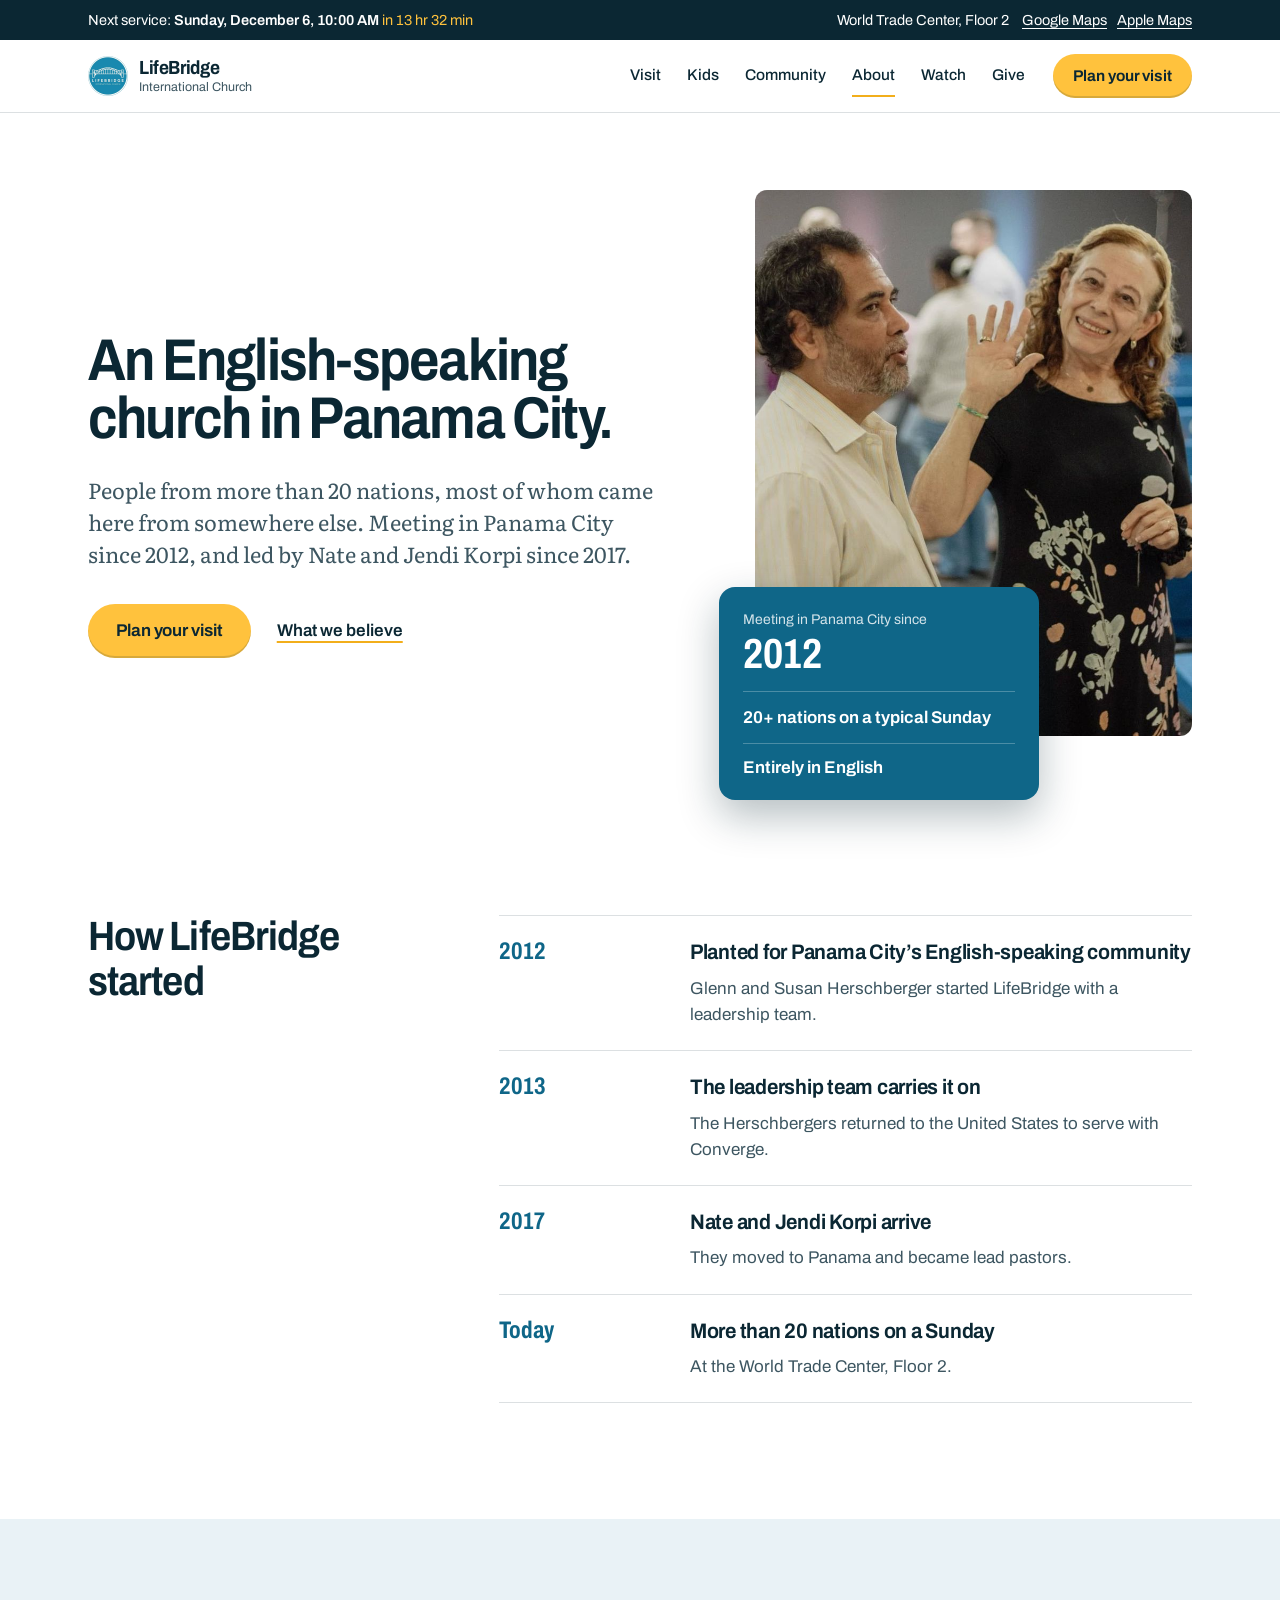
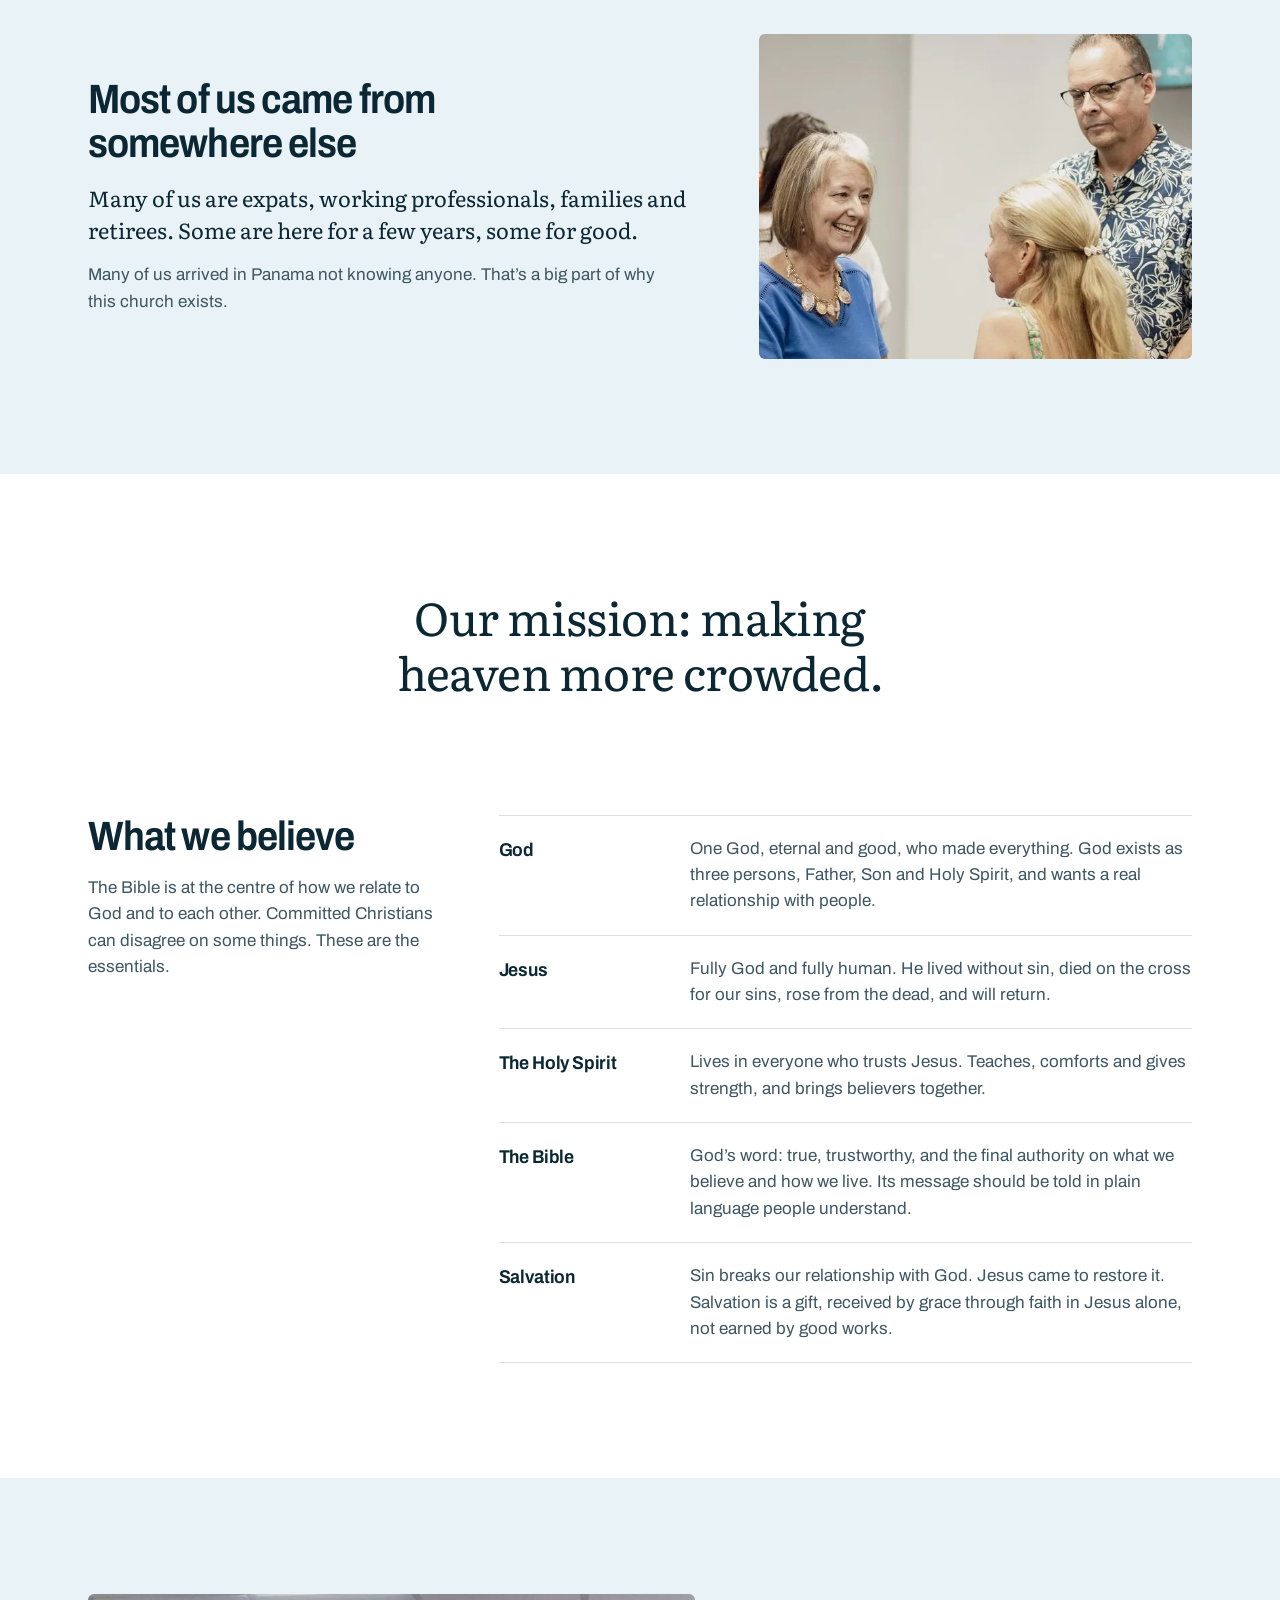
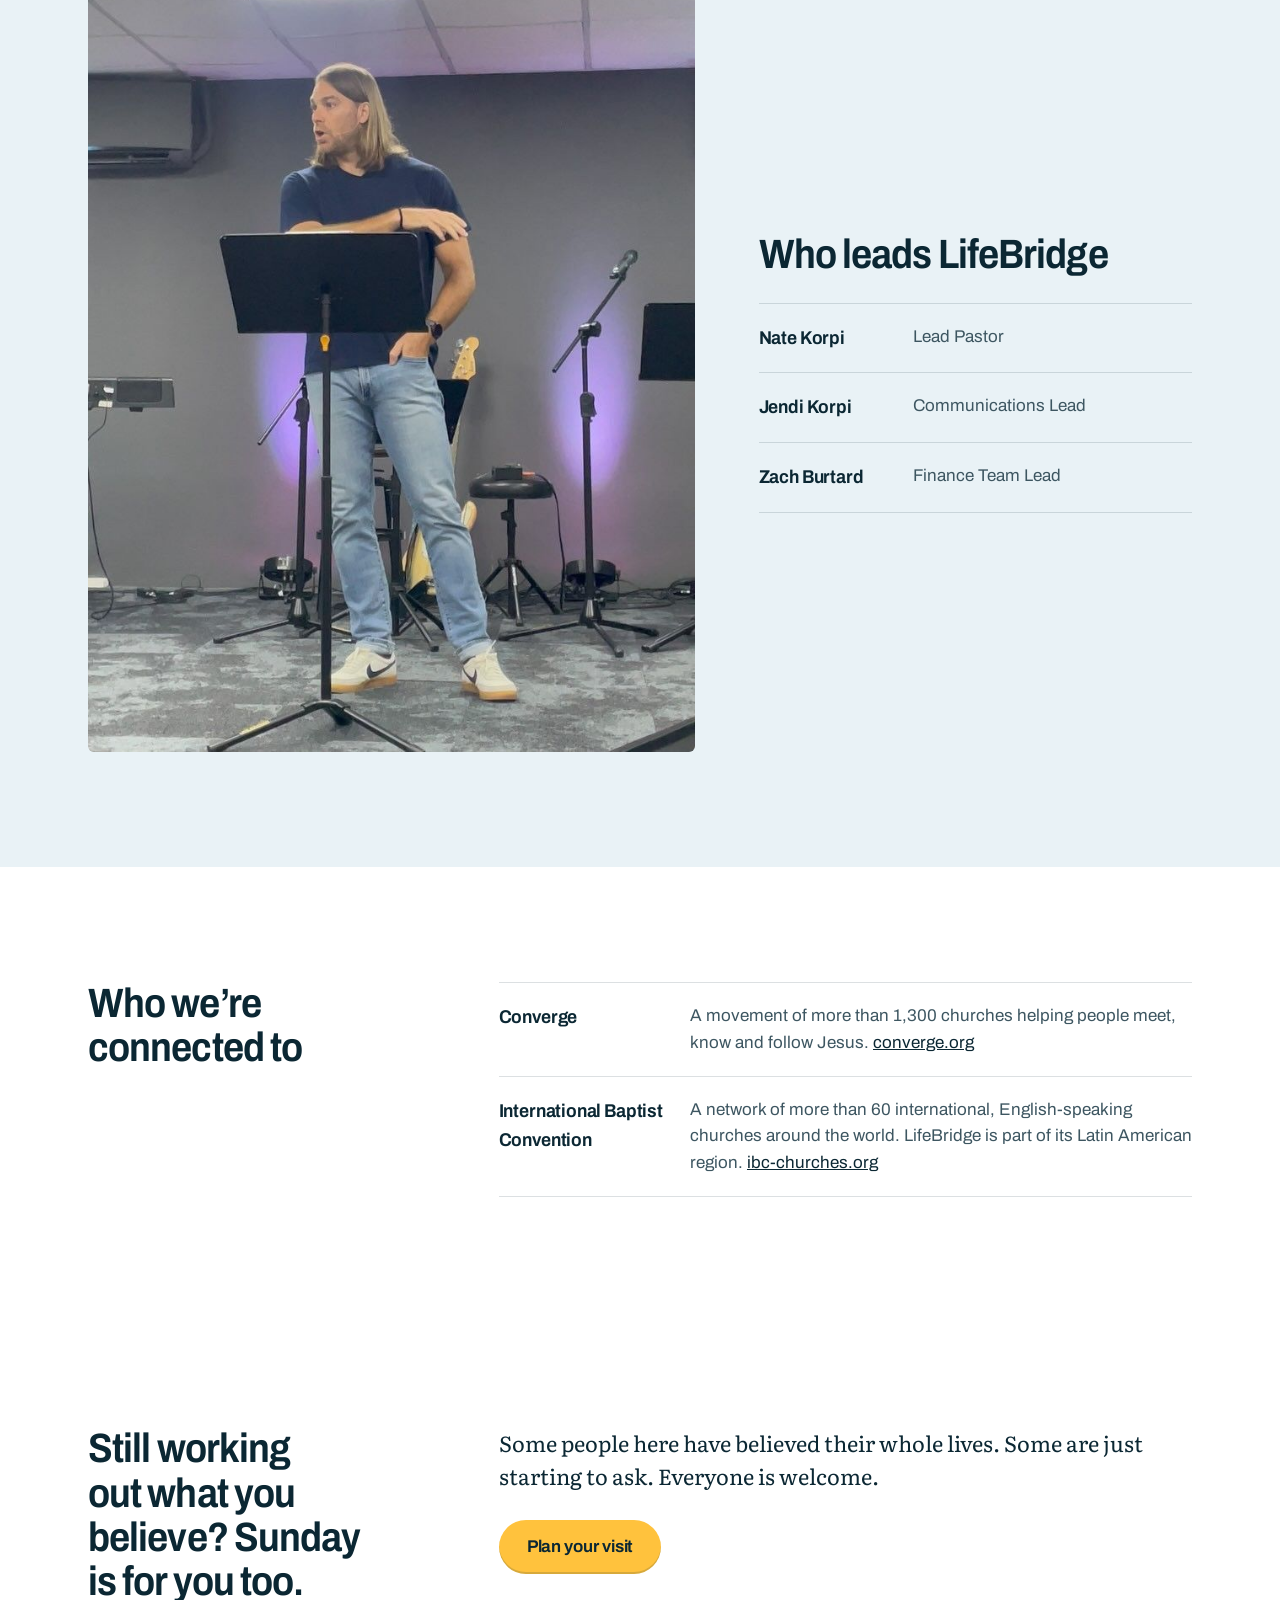
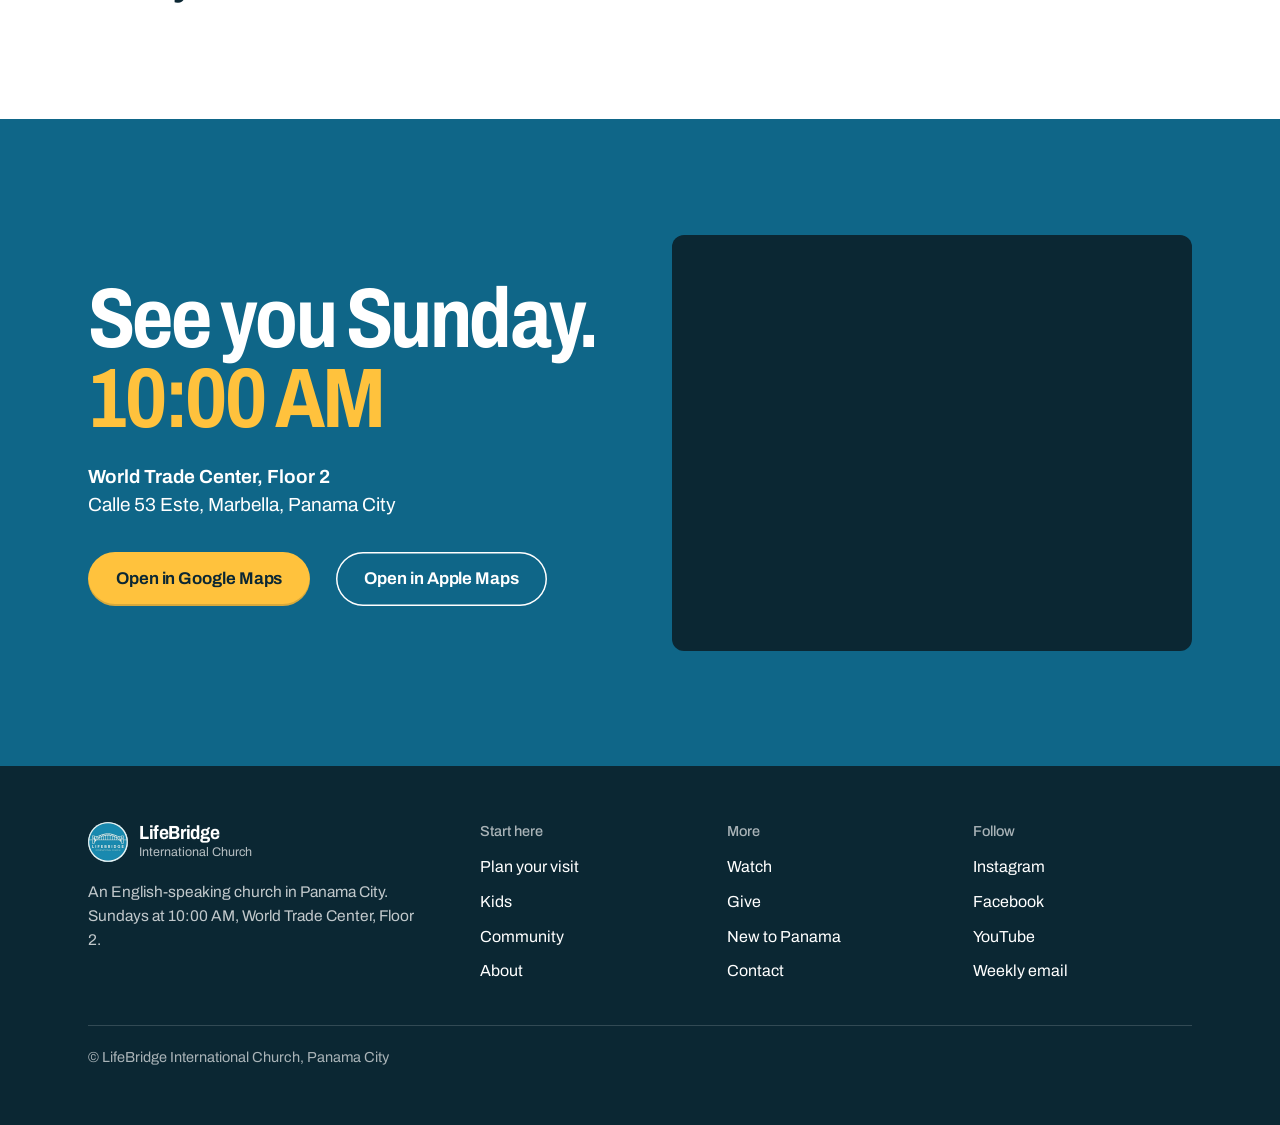
==== commit 750487e0: "Add files via upload" ====
--- a/about/index.html
+++ b/about/index.html
@@ -24,13 +24,13 @@
 </div><p class="notice wrap" data-notice hidden></p></div>
 <header class="head"><div class="wrap">
   <a class="brand" href="../" aria-label="LifeBridge International Church, home"><img src="../assets/img/logo.png" width="40" height="40" alt=""><span><b>LifeBridge</b><span>International Church</span></span></a>
-  <nav class="nav" aria-label="Main"><a href="../visit/">Visit</a><a href="../sundays/">Sundays</a><a href="../kids/">Kids</a><a href="../community/">Community</a><a href="../about/" aria-current=page>About</a><a href="../watch/">Watch</a></nav>
+  <nav class="nav" aria-label="Main"><a href="../visit/">Visit</a><a href="../kids/">Kids</a><a href="../community/">Community</a><a href="../about/" aria-current=page>About</a><a href="../watch/">Watch</a><a href="../give/">Give</a></nav>
   <a class="btn small" href="../visit/">Plan your visit</a>
   <button class="menu-btn" type="button" aria-expanded="false" aria-controls="drawer">Menu</button>
 </div></header>
 <div class="drawer" id="drawer" role="dialog" aria-modal="true" aria-label="Menu">
   <button class="close" type="button">Close</button>
-  <nav aria-label="All pages"><a href="../visit/">Plan your visit</a><a href="../sundays/">Times and location</a><a href="../kids/">BridgeKids</a><a href="../community/">Community</a><a href="../about/">About us</a><a href="../watch/">Watch a message</a><a href="../new-to-panama/">New to Panama</a><a href="../give/">Give</a><a href="../contact/">Contact</a></nav>
+  <nav aria-label="All pages"><a href="../visit/">Plan your visit</a><a href="../kids/">Kids</a><a href="../community/">Community</a><a href="../about/">About</a><a href="../watch/">Watch</a><a href="../give/">Give</a><a href="../new-to-panama/">New to Panama</a><a href="../contact/">Contact</a></nav>
   <a class="btn" href="../visit/">Plan your visit</a>
   <p>Sundays, <span data-s="time">10:00 AM</span>. <span data-s="place.name">World Trade Center</span>, <span data-s="place.floor">Floor 2</span>, <span data-s="place.street">Calle 53 Este, Marbella</span>.</p>
 </div>
@@ -68,8 +68,8 @@
 </main>
 <footer class="foot"><div class="wrap">
   <div><a class="brand" href="../" aria-label="LifeBridge International Church, home"><img src="../assets/img/logo.png" width="40" height="40" alt=""><span><b>LifeBridge</b><span>International Church</span></span></a><p>An English-speaking church in Panama City. Sundays at <span data-s="time">10:00 AM</span>, <span data-s="place.name">World Trade Center</span>, <span data-s="place.floor">Floor 2</span>.</p></div>
-  <div><h3>Start here</h3><ul><li><a href="../visit/">Plan your visit</a></li><li><a href="../sundays/">Times and location</a></li><li><a href="../kids/">BridgeKids</a></li><li><a href="../community/">Community</a></li><li><a href="../about/">About us</a></li></ul></div>
-  <div><h3>More</h3><ul><li><a href="../watch/">Watch a message</a></li><li><a href="../new-to-panama/">New to Panama</a></li><li><a href="../give/">Give</a></li><li><a href="../contact/">Contact</a></li></ul></div>
+  <div><h3>Start here</h3><ul><li><a href="../visit/">Plan your visit</a></li><li><a href="../kids/">Kids</a></li><li><a href="../community/">Community</a></li><li><a href="../about/">About</a></li></ul></div>
+  <div><h3>More</h3><ul><li><a href="../watch/">Watch</a></li><li><a href="../give/">Give</a></li><li><a href="../new-to-panama/">New to Panama</a></li><li><a href="../contact/">Contact</a></li></ul></div>
   <div><h3>Follow</h3><ul><li><a href="https://www.instagram.com/lifebridgeic" target="_blank" rel="noopener noreferrer">Instagram</a></li><li><a href="https://www.facebook.com/lifebridgeic" target="_blank" rel="noopener noreferrer">Facebook</a></li><li><a href="https://www.youtube.com/channel/UC1uYoyE02tunZLR449S-I2g" target="_blank" rel="noopener noreferrer">YouTube</a></li><li><a data-link="links.email" href="http://eepurl.com/djqE1j" target="_blank" rel="noopener noreferrer">Weekly email</a></li></ul></div>
   <p class="legal">© LifeBridge International Church, Panama City</p>
 </div></footer>
--- a/assets/site.css
+++ b/assets/site.css
@@ -536,3 +536,14 @@
 .rev3.plain{background:none;padding:var(--gap,96px) 0 0}
 .hero-photo.land.signed{padding-bottom:150px}
 @media (max-width:860px){.hero-photo.land.signed{padding-bottom:170px}}
+
+/* inner pages: one gap, not two, between the hero and the first section */
+main > .hero:not(.home2):not(#_):has(+ .sec:not(.tint):not(.blue)){padding-bottom:0}
+.sec-body > .weeks{margin-top:0}
+
+/* the garage note beside the route photos */
+.sec-head .gbox{margin-top:24px;border:1.5px solid var(--ink);border-radius:14px;padding:18px}
+.gbox .q{display:flex;align-items:center;gap:12px;margin:0;font-weight:650;font-stretch:92%;font-size:15.5px;color:var(--ink-2)}
+.gbox .pb{flex:none;width:34px;height:34px;border-radius:8px;background:var(--ink);color:#fff;display:grid;place-items:center;font-weight:700;font-stretch:80%;font-size:19px;line-height:1}
+.gbox h3{font-size:19px;margin-top:10px}
+.sec-head .gbox h3 + p{font-size:15.5px;margin-top:6px;color:var(--ink-2);max-width:none}
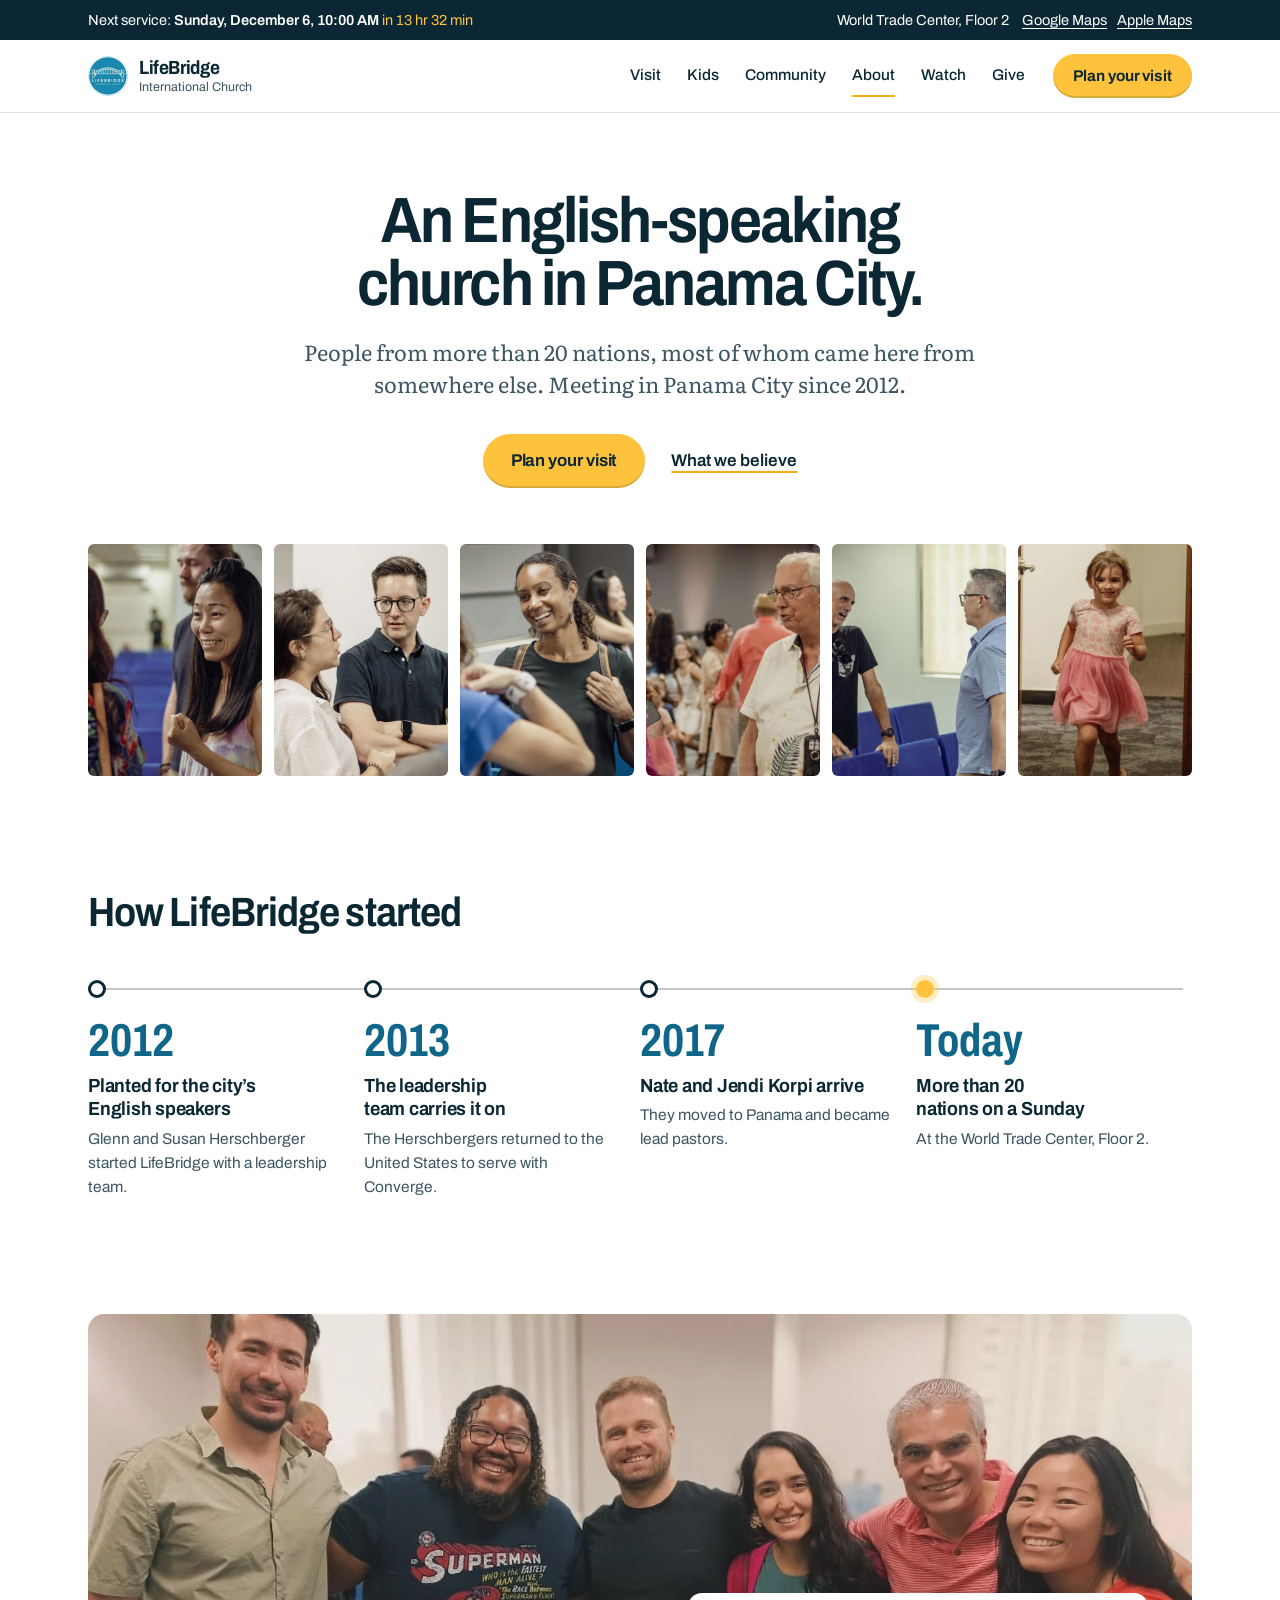
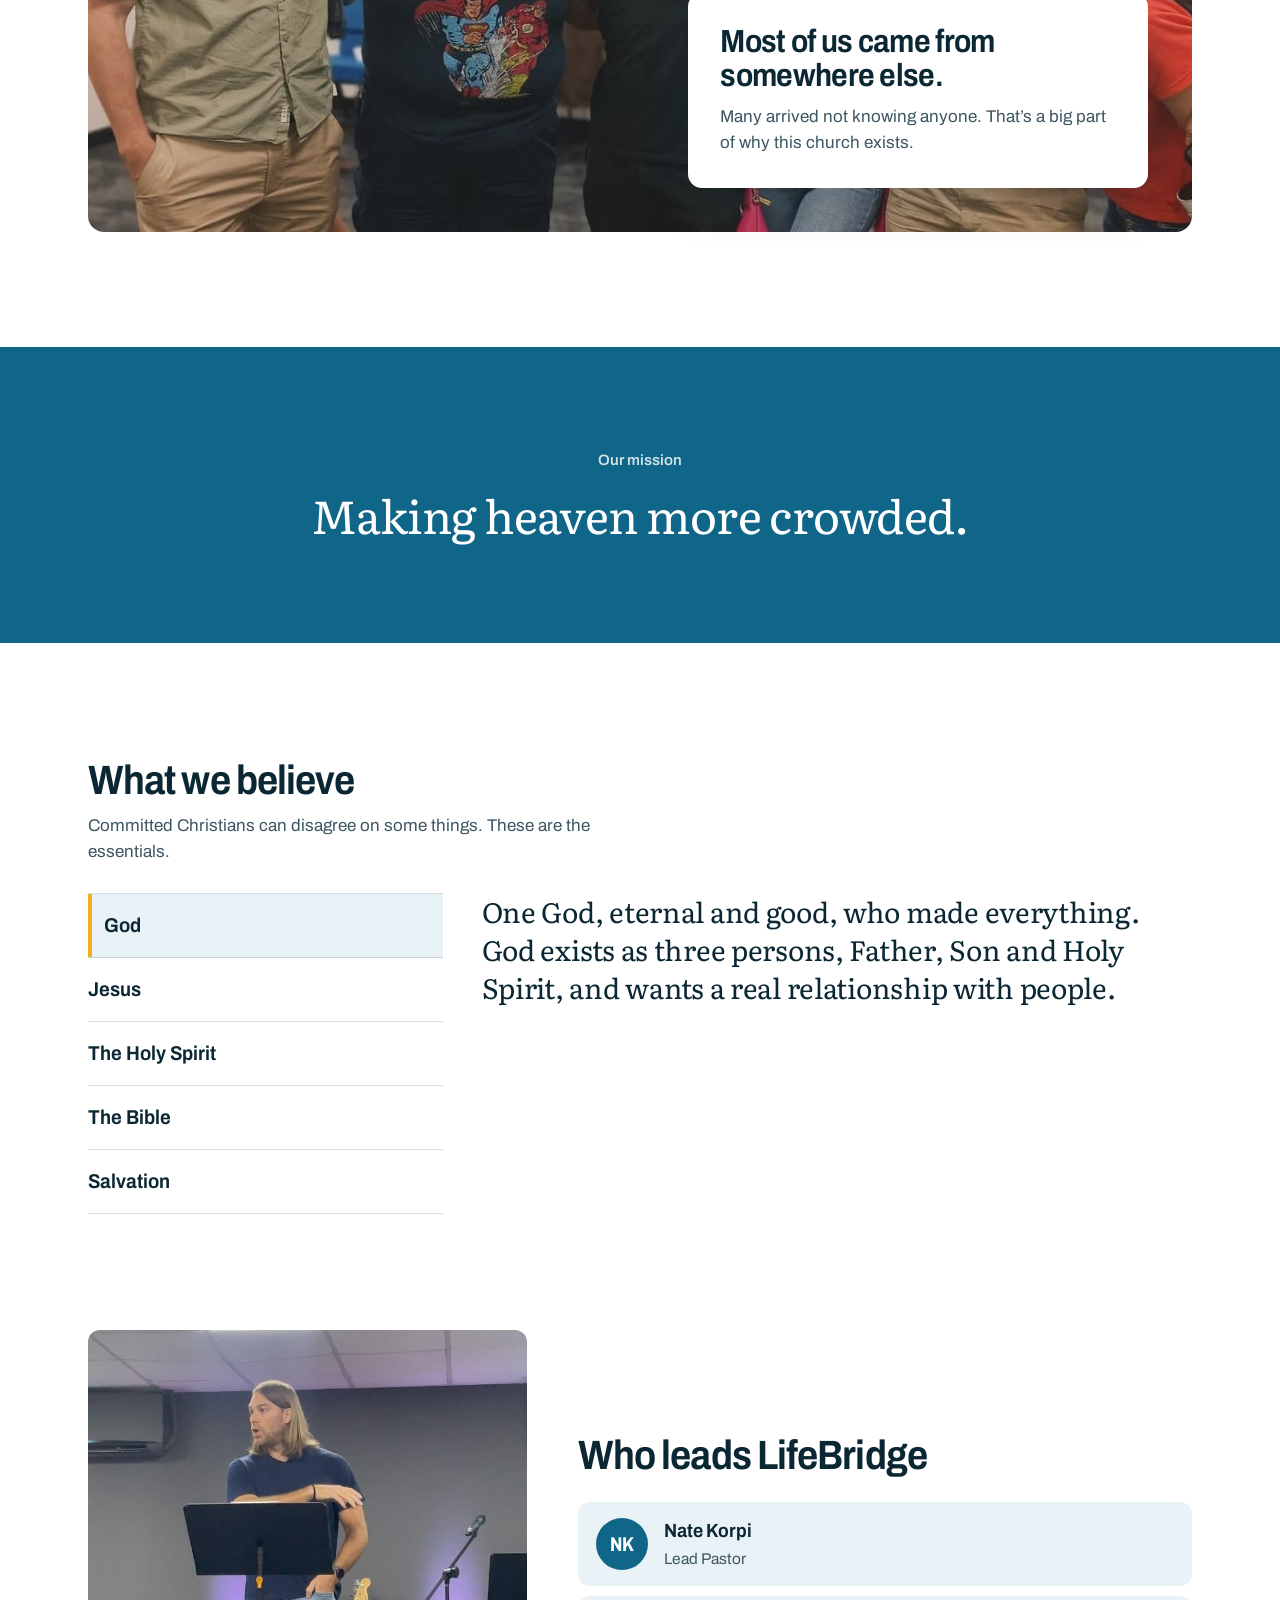
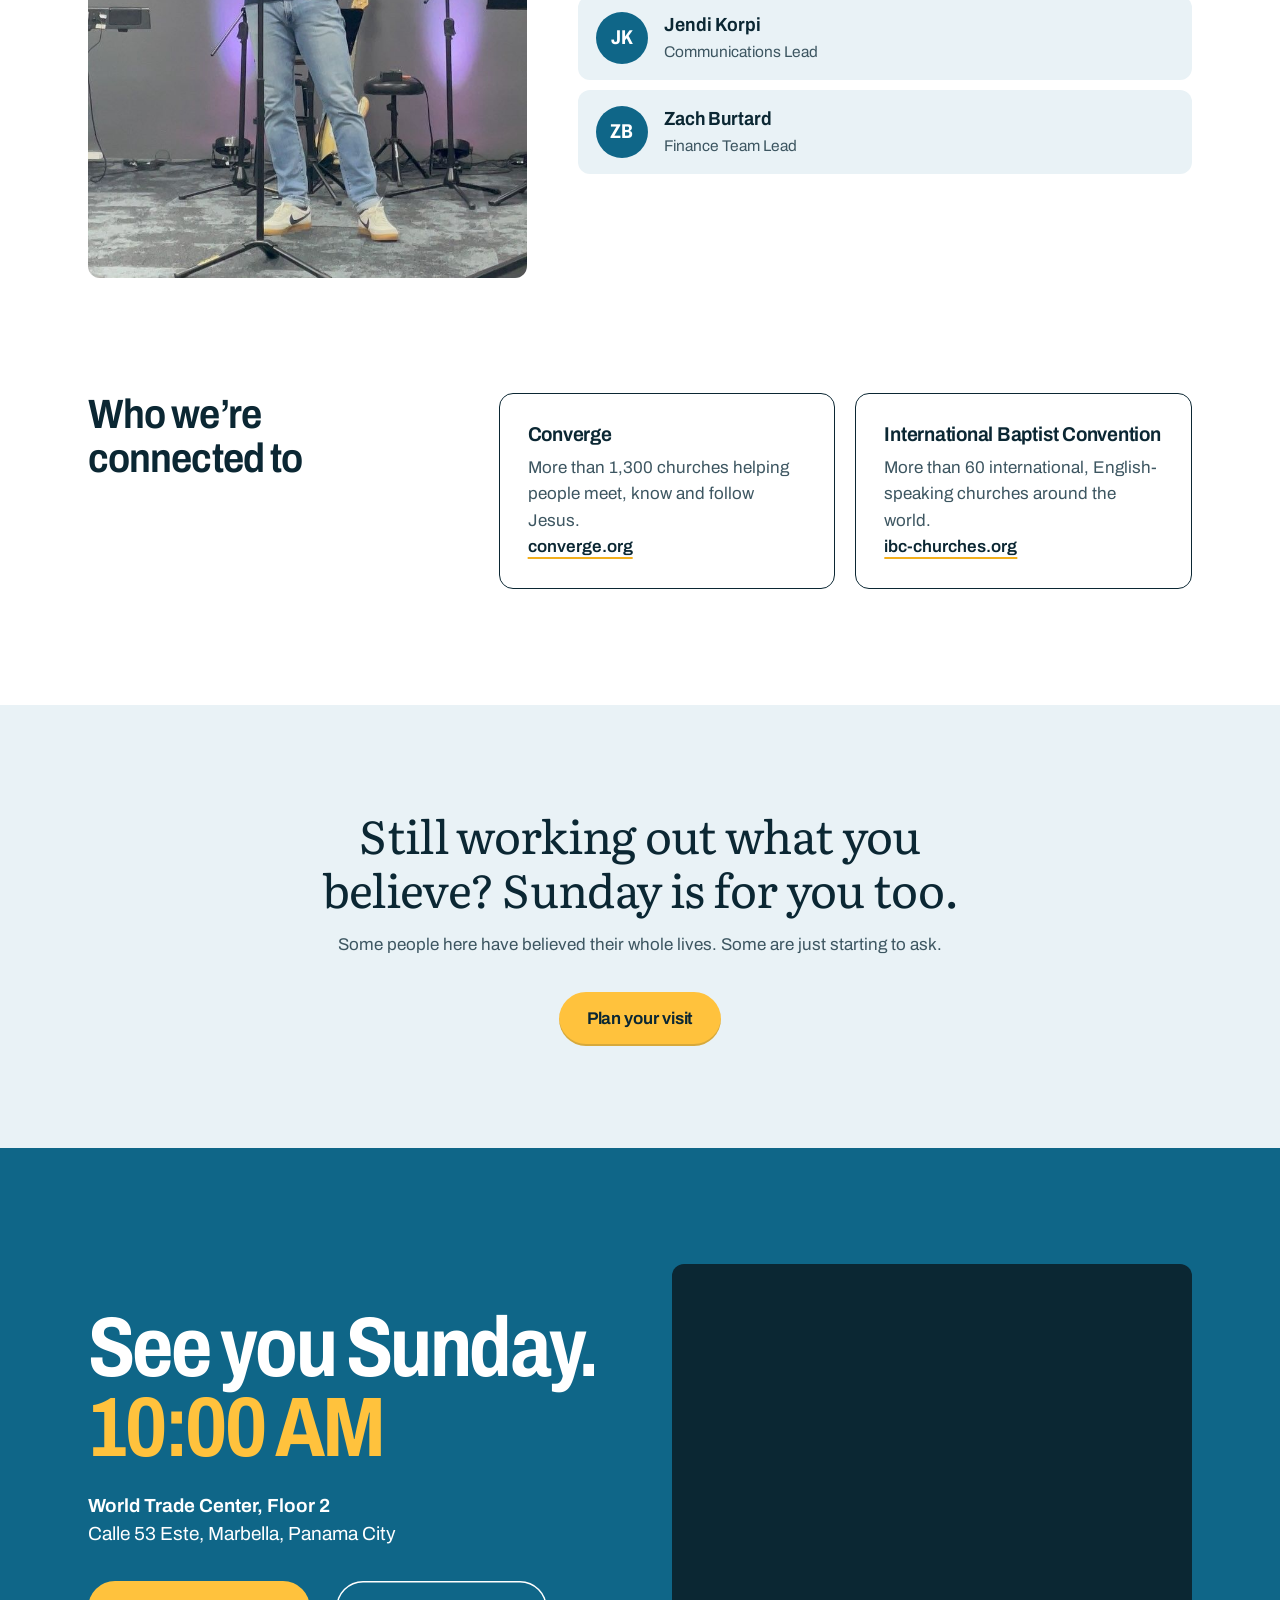
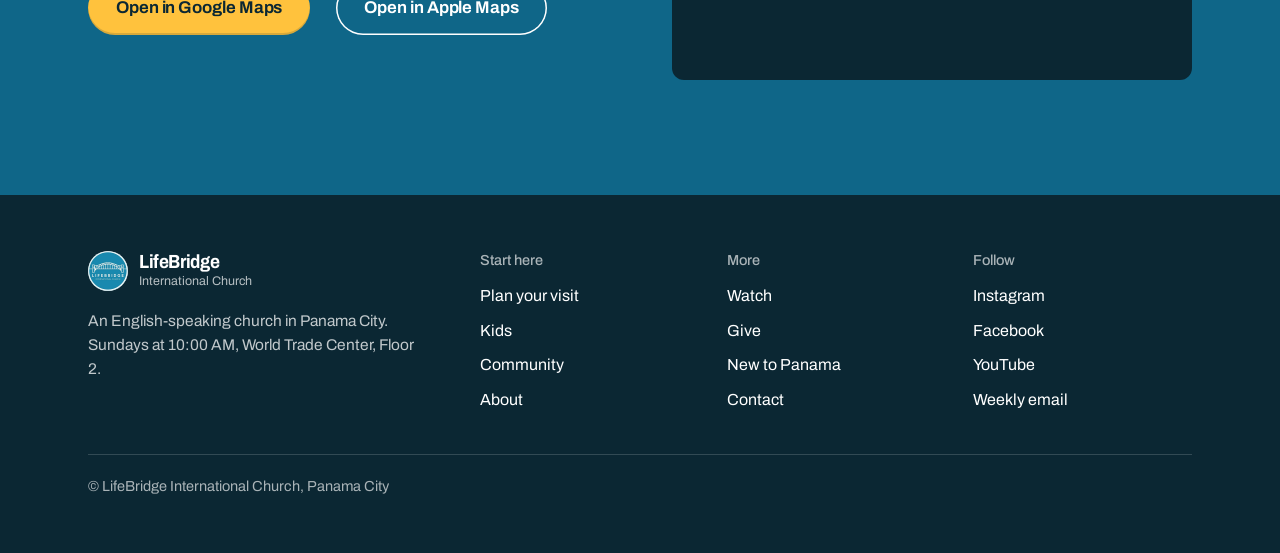
==== commit 2995b355: "Add files via upload" ====
--- a/about/index.html
+++ b/about/index.html
@@ -35,35 +35,38 @@
   <p>Sundays, <span data-s="time">10:00 AM</span>. <span data-s="place.name">World Trade Center</span>, <span data-s="place.floor">Floor 2</span>, <span data-s="place.street">Calle 53 Este, Marbella</span>.</p>
 </div>
 <main id="main">
-<section class="hero "><div class="wrap hero-grid">
-  <div><h1>An English-speaking church in Panama City.</h1><p class="lede">People from more than 20 nations, most of whom came here from somewhere else. Meeting in Panama City since 2012, and led by Nate and Jendi Korpi since 2017.</p><div class="actions"><a class="btn" href="../visit/">Plan your visit</a><a class="link" href="#beliefs">What we believe</a></div></div>
-  <figure class="hero-photo  signed"><img src="../assets/img/about-hero.jpg" width="820" height="1025" alt="Two members of LifeBridge waving hello on a Sunday" fetchpriority="high"><div class="sign"><small>Meeting in Panama City since</small><b class="t w">2012</b><div class="row"><span><b>20+ nations on a typical Sunday</b></span></div><div class="row"><span><b>Entirely in English</b></span></div></div></figure>
-</div></section><section class="sec "><div class="wrap cols">
-  <div class="sec-head"><h2>How LifeBridge started</h2></div>
-  <div class="sec-body"><ol class="steps"><li><span class="t">2012</span><h3>Planted for Panama City&rsquo;s English-speaking community</h3><p>Glenn and Susan Herschberger started LifeBridge with a leadership team.</p></li><li><span class="t">2013</span><h3>The leadership team carries it on</h3><p>The Herschbergers returned to the United States to serve with Converge.</p></li><li><span class="t">2017</span><h3>Nate and Jendi Korpi arrive</h3><p>They moved to Panama and became lead pastors.</p></li><li><span class="t">Today</span><h3>More than 20 nations on a Sunday</h3><p>At the <span data-s="place.name">World Trade Center</span>, <span data-s="place.floor">Floor 2</span>.</p></li></ol></div>
-</div></section><section class="sec tint"><div class="wrap"><div class="split">
-  <div><h2>Most of us came from somewhere else</h2><p class="lede">Many of us are expats, working professionals, families and retirees. Some are here for a few years, some for good.</p><p>Many of us arrived in Panama not knowing anyone. That&rsquo;s a big part of why this church exists.</p></div>
-  <figure><img src="../assets/img/about-talking.jpg" width="640" height="480" alt="Members talking together after the service" loading="lazy" decoding="async"></figure>
-</div></div></section>
-<section class="rev3 plain"><div class="wrap"><div class="rev2-quotes"><blockquote class="on"><p>Our mission: making heaven more crowded.</p></blockquote></div></div></section><section class="sec rule" id="beliefs"><div class="wrap cols">
-  <div class="sec-head sticky"><h2>What we believe</h2><p>The Bible is at the centre of how we relate to God and to each other. Committed Christians can disagree on some things. These are the essentials.</p></div>
-  <div class="sec-body"><dl class="rows"><div><dt>God</dt><dd>One God, eternal and good, who made everything. God exists as three persons, Father, Son and Holy Spirit, and wants a real relationship with people.</dd></div><div><dt>Jesus</dt><dd>Fully God and fully human. He lived without sin, died on the cross for our sins, rose from the dead, and will return.</dd></div><div><dt>The Holy Spirit</dt><dd>Lives in everyone who trusts Jesus. Teaches, comforts and gives strength, and brings believers together.</dd></div><div><dt>The Bible</dt><dd>God&rsquo;s word: true, trustworthy, and the final authority on what we believe and how we live. Its message should be told in plain language people understand.</dd></div><div><dt>Salvation</dt><dd>Sin breaks our relationship with God. Jesus came to restore it. Salvation is a gift, received by grace through faith in Jesus alone, not earned by good works.</dd></div></dl></div>
-</div></section><section class="sec tint"><div class="wrap"><div class="split flip">
-  <div><h2>Who leads LifeBridge</h2><div style="margin-top:26px"><dl class="rows"><div><dt>Nate Korpi</dt><dd>Lead Pastor</dd></div><div><dt>Jendi Korpi</dt><dd>Communications Lead</dd></div><div><dt>Zach Burtard</dt><dd>Finance Team Lead</dd></div></dl></div></div>
-  <figure><img src="../assets/img/nate-preaching.jpg" width="720" height="900" alt="Nate Korpi, lead pastor, preaching on a Sunday" loading="lazy" decoding="async"></figure>
-</div></div></section><section class="sec "><div class="wrap cols">
+<section class="hero center"><div class="wrap">
+  <h1>An English-speaking church in Panama&nbsp;City.</h1>
+  <p class="lede">People from more than 20 nations, most of whom came here from somewhere else. Meeting in Panama City since 2012.</p>
+  <div class="actions"><a class="btn" href="../visit/">Plan your visit</a><a class="link" href="#beliefs">What we believe</a></div>
+  <div class="faces"><figure><img src="../assets/img/face-1.jpg" width="520" height="693" alt="A member mid-conversation after the service" fetchpriority="high"></figure><figure><img src="../assets/img/face-2.jpg" width="520" height="693" alt="Two members talking on a Sunday morning" fetchpriority="high"></figure><figure><img src="../assets/img/face-4.jpg" width="520" height="693" alt="A member with a coffee before the service" fetchpriority="high"></figure><figure><img src="../assets/img/face-5.jpg" width="520" height="693" alt="Two members greeting each other" fetchpriority="high"></figure><figure><img src="../assets/img/face-6.jpg" width="520" height="693" alt="Two members talking by the chairs" fetchpriority="high"></figure><figure><img src="../assets/img/face-3.jpg" width="520" height="693" alt="A child arriving on a Sunday morning" fetchpriority="high"></figure></div>
+</div></section>
+<section class="sec"><div class="wrap">
+  <h2 class="over-h">How LifeBridge started</h2>
+  <ol class="tl"><li><b>2012</b><h3>Planted for the city&rsquo;s English speakers</h3><p>Glenn and Susan Herschberger started LifeBridge with a leadership team.</p></li><li><b>2013</b><h3>The leadership team carries it on</h3><p>The Herschbergers returned to the United States to serve with Converge.</p></li><li><b>2017</b><h3>Nate and Jendi Korpi arrive</h3><p>They moved to Panama and became lead pastors.</p></li><li><b>Today</b><h3>More than 20 nations on a Sunday</h3><p>At the <span data-s="place.name">World Trade Center</span>, <span data-s="place.floor">Floor 2</span>.</p></li></ol>
+</div></section>
+<section class="sec nopt"><div class="wrap">
+  <div class="over right"><img src="../assets/img/group-wide.jpg" width="1600" height="700" alt="Friends from LifeBridge together after a Sunday service" loading="lazy" decoding="async"><div class="card"><h2>Most of us came from somewhere else.</h2><p>Many arrived not knowing anyone. That&rsquo;s a big part of why this church exists.</p></div></div>
+</div></section>
+<section class="rev3 blue"><div class="wrap"><p class="lab">Our mission</p><p class="say">Making heaven more crowded.</p></div></section>
+<section class="sec" id="beliefs"><div class="wrap">
+  <h2>What we believe</h2><p class="under-h">Committed Christians can disagree on some things. These are the essentials.</p>
+  <div class="tabs side" data-tabs><div class="tabbar" role="tablist" aria-label="What we believe"><button type="button" role="tab" aria-selected="true" data-t="0">God</button><button type="button" role="tab" aria-selected="false" data-t="1">Jesus</button><button type="button" role="tab" aria-selected="false" data-t="2">The Holy Spirit</button><button type="button" role="tab" aria-selected="false" data-t="3">The Bible</button><button type="button" role="tab" aria-selected="false" data-t="4">Salvation</button></div><div class="panel" role="tabpanel" data-p="0"><h3>God</h3><p class="big">One God, eternal and good, who made everything. God exists as three persons, Father, Son and Holy Spirit, and wants a real relationship with people.</p></div><div class="panel" role="tabpanel" data-p="1"><h3>Jesus</h3><p class="big">Fully God and fully human. He lived without sin, died on the cross for our sins, rose from the dead, and will return.</p></div><div class="panel" role="tabpanel" data-p="2"><h3>The Holy Spirit</h3><p class="big">Lives in everyone who trusts Jesus. Teaches, comforts and gives strength, and brings believers together.</p></div><div class="panel" role="tabpanel" data-p="3"><h3>The Bible</h3><p class="big">God&rsquo;s word: true, trustworthy, and the final authority on what we believe and how we live.</p></div><div class="panel" role="tabpanel" data-p="4"><h3>Salvation</h3><p class="big">Sin breaks our relationship with God. Jesus came to restore it. Salvation is a gift, received by grace through faith in Jesus alone, not earned by good works.</p></div></div>
+</div></section>
+<section class="sec nopt"><div class="wrap"><div class="split2 p5">
+  <figure class="photo tall"><img src="../assets/img/nate-preaching.jpg" width="720" height="900" alt="Nate Korpi, lead pastor, preaching on a Sunday" loading="lazy" decoding="async"></figure>
+  <div><h2>Who leads LifeBridge</h2><ul class="people"><li><span class="ava" aria-hidden="true">NK</span><div><b>Nate Korpi</b><span>Lead Pastor</span></div></li><li><span class="ava" aria-hidden="true">JK</span><div><b>Jendi Korpi</b><span>Communications Lead</span></div></li><li><span class="ava" aria-hidden="true">ZB</span><div><b>Zach Burtard</b><span>Finance Team Lead</span></div></li></ul></div>
+</div></div></section><section class="sec nopt"><div class="wrap cols">
   <div class="sec-head"><h2>Who we&rsquo;re connected to</h2></div>
-  <div class="sec-body"><dl class="rows"><div><dt>Converge</dt><dd>A movement of more than 1,300 churches helping people meet, know and follow Jesus. <a href="https://converge.org" target="_blank" rel="noopener noreferrer">converge.org</a></dd></div><div><dt>International Baptist Convention</dt><dd>A network of more than 60 international, English-speaking churches around the world. LifeBridge is part of its Latin American region. <a href="https://ibc-churches.org" target="_blank" rel="noopener noreferrer">ibc-churches.org</a></dd></div></dl></div>
-</div></section><section class="sec rule"><div class="wrap cols">
-  <div class="sec-head"><h2>Still working out what you believe? Sunday is for you too.</h2></div>
-  <div class="sec-body"><div class="invite"><p class="lede" style="margin-top:0">Some people here have believed their whole lives. Some are just starting to ask. Everyone is welcome.</p><a class="btn" href="../visit/">Plan your visit</a></div></div>
-</div></section><section id="sunday" class="sec blue close on-dark" aria-labelledby="close-h"><div class="wrap">
+  <div class="sec-body"><div class="two"><div class="card"><h3>Converge</h3><p>More than 1,300 churches helping people meet, know and follow Jesus.</p><a class="link" href="https://converge.org" target="_blank" rel="noopener noreferrer">converge.org</a></div><div class="card"><h3>International Baptist Convention</h3><p>More than 60 international, English-speaking churches around the world.</p><a class="link" href="https://ibc-churches.org" target="_blank" rel="noopener noreferrer">ibc-churches.org</a></div></div></div>
+</div></section><section class="rev3"><div class="wrap"><p class="say">Still working out what you believe? Sunday is for you too.</p><p class="sub">Some people here have believed their whole lives. Some are just starting to ask.</p><div class="actions"><a class="btn" href="../visit/">Plan your visit</a></div></div></section><section id="sunday" class="sec blue close on-dark" aria-labelledby="close-h"><div class="wrap">
   <div>
     <h2 id="close-h">See you <span data-day>Sunday</span>. <span class="y" data-time>10:00 AM</span></h2>
     <address><b><span data-s="place.name">World Trade Center</span>, <span data-s="place.floor">Floor 2</span></b><span data-s="place.street">Calle 53 Este, Marbella</span>, Panama City</address>
     <div class="actions"><a class="btn" data-link="maps.google" href="https://maps.app.goo.gl/PTKHtnqcWMbLNssR7" target="_blank" rel="noopener noreferrer">Open in Google Maps</a><a class="btn line" data-link="maps.apple" href="https://maps.apple.com/?q=World+Trade+Center+Panama&amp;address=Calle+53+Este,+Marbella,+Panama+City,+Panama" target="_blank" rel="noopener noreferrer">Open in Apple Maps</a></div>
   </div>
   <div class="map"><iframe data-mapframe loading="lazy" referrerpolicy="no-referrer-when-downgrade" title="Map to LifeBridge International Church" src="https://www.google.com/maps?q=World+Trade+Center+Panama+Calle+53+Este+Marbella&amp;z=14&amp;output=embed"></iframe></div>
+  
 </div></section>
 </main>
 <footer class="foot"><div class="wrap">
--- a/assets/site.css
+++ b/assets/site.css
@@ -547,3 +547,176 @@
 .gbox .pb{flex:none;width:34px;height:34px;border-radius:8px;background:var(--ink);color:#fff;display:grid;place-items:center;font-weight:700;font-stretch:80%;font-size:19px;line-height:1}
 .gbox h3{font-size:19px;margin-top:10px}
 .sec-head .gbox h3 + p{font-size:15.5px;margin-top:6px;color:var(--ink-2);max-width:none}
+
+/* upcoming Sundays inside the blue closing */
+.close .weeks.flat{grid-column:1/-1;margin-top:0;background:none;padding:clamp(24px,3vw,36px) 0 0;border-radius:0;border-top:1px solid rgba(255,255,255,.22)}
+.weeks.flat h3{font-size:17px;font-weight:600;color:rgba(255,255,255,.86)}
+.weeks.flat ol{margin-top:16px}
+
+/* Visit: one even gap between every section */
+.p-visit main{--gap:clamp(60px,7.4vw,104px)}
+.p-visit main > .sec:not(.tint):not(.blue) + .sec:not(.tint):not(.blue):not(#_){padding-top:0}
+.p-visit main > .rev3{padding:var(--gap) 0}
+@media (min-width:861px){.p-visit main > .hero + .sec:not(#_){padding-top:clamp(104px,11vw,160px)}}
+@media (min-width:861px){.p-visit main > .hero + .sec:not(#_){padding-bottom:clamp(104px,11vw,160px)}}
+@media (min-width:861px){.p-visit main{--gap:clamp(84px,8.6vw,124px)}}
+
+/* inner pages using the home-style hero */
+main > .hero.home2.inner:not(#_):has(+ .sec:not(.tint):not(.blue)){padding-bottom:0}
+/* tiles */
+.tiles{display:grid;grid-template-columns:repeat(var(--n,3),minmax(0,1fr));gap:clamp(10px,1.4vw,16px)}
+.tiles li{background:var(--mist);border-radius:14px;padding:clamp(18px,2.2vw,26px)}
+.tiles .k{display:block;font-weight:700;font-stretch:76%;font-size:clamp(34px,4vw,54px);line-height:1;color:var(--canal);margin-bottom:14px}
+.tiles h3{font-size:clamp(19px,1.8vw,23px);font-stretch:90%;letter-spacing:-.015em;line-height:1.2}
+.tiles p{color:var(--ink-2);margin-top:6px;font-size:16px}
+.tiles li.hot{background:var(--canal);color:#fff}.tiles li.hot .k{color:var(--lamp)}.tiles li.hot p{color:rgba(255,255,255,.86)}
+@media (max-width:640px){.tiles{grid-template-columns:1fr}}
+/* steps down the page */
+.vt > li{position:relative;display:grid;grid-template-columns:48px minmax(0,1fr);gap:0 20px;padding:0 0 clamp(22px,2.6vw,32px)}
+.vt > li:last-child{padding-bottom:0}
+.vt > li::before{content:"";position:absolute;left:23px;top:48px;bottom:0;width:2px;background:repeating-linear-gradient(180deg,var(--ink) 0 6px,transparent 6px 12px);opacity:.3}
+.vt > li:last-child::before{display:none}
+.vt .n{width:48px;height:48px;border-radius:50%;background:var(--ink);color:#fff;display:grid;place-items:center;font-weight:700;font-stretch:80%;font-size:21px}
+.vt li:last-child .n{background:var(--lamp);color:var(--ink);box-shadow:0 0 0 6px rgba(255,194,61,.3)}
+.vt small{display:block;font-size:15px;font-weight:700;font-stretch:84%;color:var(--canal);margin-top:2px}
+.vt h3{font-size:clamp(20px,2vw,25px);line-height:1.2}
+.vt p{color:var(--ink-2);margin-top:4px}
+
+/* numbered stops (no photos) */
+.day.n3{grid-template-columns:repeat(3,minmax(0,1fr))}.day.n3::before{left:16.66%;right:16.66%}
+.day.sm h3{font-size:clamp(20px,2vw,26px)}
+.day .num{width:84px;height:84px;border-radius:50%;margin:18px auto 24px;position:relative;z-index:1;display:grid;place-items:center;background:#fff;box-shadow:inset 0 0 0 2px var(--ink),0 0 0 8px #fff;font-weight:700;font-stretch:76%;font-size:40px;line-height:1}
+.day li:last-child .num{background:var(--lamp);box-shadow:0 0 0 8px #fff,0 0 0 11px rgba(255,194,61,.35)}
+@media (max-width:760px){.day.n3{grid-template-columns:1fr;gap:26px}.day.n3 .num{margin:0 auto 14px}}
+/* form beside a blue panel */
+.formsplit{display:grid;grid-template-columns:minmax(0,5fr) minmax(0,7fr);border-radius:18px;overflow:hidden;box-shadow:inset 0 0 0 1.5px var(--rule)}
+.formsplit > .side{background:var(--canal);color:#fff;padding:clamp(24px,3.4vw,44px);display:flex;flex-direction:column;justify-content:space-between;gap:28px}
+.formsplit > .side p{color:rgba(255,255,255,.88);margin-top:12px}
+.formsplit > .side img{width:100%;aspect-ratio:4/3;object-fit:cover;border-radius:12px}
+.formsplit > .main{padding:clamp(22px,3.2vw,40px)}
+.formsplit .form-done{max-width:none}
+@media (max-width:860px){.formsplit{grid-template-columns:1fr}}
+details.more{margin-top:8px;border-top:1px solid var(--rule)}
+details.more summary{cursor:pointer;padding:16px 0;font-weight:600;list-style:none}
+details.more summary::-webkit-details-marker{display:none}
+details.more summary::before{content:"+ ";font-weight:700}
+details.more[open] summary::before{content:"\2212  "}
+/* outlined tiles and cards */
+.tiles.line li{background:#fff;box-shadow:inset 0 0 0 1.5px var(--ink)}
+@media (max-width:640px){.tiles[style*="--n:2"]{grid-template-columns:1fr 1fr}}
+.card{border:1.5px solid var(--ink);border-radius:14px;padding:clamp(18px,2.4vw,28px)}
+.card p{color:var(--ink-2);margin-top:8px}
+.card .link,.card .btn{margin-top:20px}
+/* centred statement with an action */
+.rev3 .say{font-family:var(--serif);font-size:clamp(26px,3.6vw,46px);line-height:1.18;letter-spacing:-.015em;max-width:20em;margin:0 auto;text-wrap:balance}
+.rev3 .actions{justify-content:center}
+
+/* photo beside big serif rows */
+.split2{display:grid;grid-template-columns:minmax(0,1fr) minmax(0,1fr);gap:clamp(24px,4vw,56px);align-items:center}
+.photo img{width:100%;aspect-ratio:4/3;object-fit:cover;border-radius:12px}
+.bigrows{margin-top:24px}
+.bigrows li{display:grid;grid-template-columns:minmax(0,5fr) minmax(0,7fr);gap:6px 28px;padding:22px 0;border-top:1px solid var(--rule);align-items:baseline}
+.bigrows li:last-child{border-bottom:1px solid var(--rule)}
+.bigrows b{font-family:var(--serif);font-weight:400;font-size:clamp(26px,3vw,40px);letter-spacing:-.02em;line-height:1.1}
+.bigrows span{color:var(--ink-2)}
+@media (max-width:860px){.split2{grid-template-columns:1fr}}
+@media (max-width:640px){.bigrows li{grid-template-columns:1fr}}
+
+/* centred hero with faces */
+.hero.center{text-align:center}
+.hero.center h1{max-width:15em;margin:0 auto;font-size:clamp(36px,5vw,68px);line-height:.98;letter-spacing:-.03em}
+.hero.center .lede{margin:20px auto 0}
+.hero.center .actions{justify-content:center}
+.hero.center .faces{margin-top:clamp(36px,4.5vw,56px)}
+.over-h{margin-bottom:clamp(28px,3.6vw,44px)}
+.under-h{color:var(--ink-2);margin:10px 0 28px;max-width:34em}
+/* a white section directly after another white one: one gap, not two */
+main > .sec.nopt:not(#_){padding-top:0}
+/* timeline across */
+.tl{display:grid;grid-template-columns:repeat(4,minmax(0,1fr));position:relative}
+.tl::before{content:"";position:absolute;left:9px;right:9px;top:8px;height:2px;background:var(--ink);opacity:.25}
+.tl li{padding-right:22px;position:relative}
+.tl li::before{content:"";display:block;width:18px;height:18px;border-radius:50%;background:#fff;box-shadow:inset 0 0 0 3px var(--ink);margin-bottom:20px;position:relative}
+.tl li:last-child::before{background:var(--lamp);box-shadow:0 0 0 5px rgba(255,194,61,.3)}
+.tl b{display:block;font-weight:700;font-stretch:76%;font-size:clamp(32px,3.6vw,48px);line-height:1;color:var(--canal)}
+.tl h3{margin-top:10px;font-size:19px;line-height:1.25}
+.tl p{color:var(--ink-2);font-size:15.5px;margin-top:6px}
+@media (max-width:860px){.tl{grid-template-columns:1fr;gap:22px}.tl::before{left:8px;right:auto;top:8px;bottom:8px;width:2px;height:auto}.tl li{padding:0 0 0 38px}.tl li::before{position:absolute;left:0;top:4px;margin:0}}
+/* photo with an overlapping card */
+.over{position:relative}
+.over > img{width:100%;aspect-ratio:16/7.5;object-fit:cover;object-position:50% 30%;border-radius:16px}
+.over .card{position:absolute;left:clamp(16px,3.4vw,44px);bottom:clamp(16px,3.4vw,44px);max-width:460px;background:#fff;border:0;border-radius:14px;padding:clamp(20px,2.6vw,32px);box-shadow:0 16px 40px rgba(11,39,51,.25)}
+.over.right .card{left:auto;right:clamp(16px,3.4vw,44px)}
+.over .card h2{font-size:clamp(24px,2.6vw,32px)}
+.over .card p{margin-top:10px}
+@media (max-width:860px){.over .card,.over.right .card{position:relative;left:auto;right:auto;bottom:auto;margin:-36px 12px 0;max-width:none}.over > img{aspect-ratio:16/10}}
+/* bands */
+.rev3.blue{background:var(--canal);color:#fff}
+.rev3 .lab{font-size:15px;font-weight:600;color:var(--ink-2);margin-bottom:14px}
+.rev3.blue .lab{color:rgba(255,255,255,.8)}
+.rev3 .sub{margin:16px auto 0;max-width:36em;color:var(--ink-2)}
+/* pick a topic */
+.tabs.side{display:grid;grid-template-columns:minmax(0,4fr) minmax(0,8fr);gap:clamp(20px,3vw,40px);align-items:start}
+.tabs.side .tabbar{display:none;flex-direction:column;border-top:1px solid var(--rule)}
+.tabs.side.on .tabbar{display:flex}
+.tabs.side .tabbar button{border:0;border-radius:0;background:none;text-align:left;padding:16px 0;border-bottom:1px solid var(--rule);font-weight:650;font-stretch:92%;font-size:20px;cursor:pointer}
+.tabs.side .tabbar button[aria-selected=true]{background:var(--mist);box-shadow:inset 4px 0 0 var(--lamp-deep);padding-left:16px}
+.tabs.side .tabbar button:focus-visible{outline:3px solid var(--bridge);outline-offset:-3px}
+.tabs .panel .big{font-family:var(--serif);font-size:clamp(21px,2.2vw,28px);line-height:1.35;letter-spacing:-.01em}
+.tabs:not(.on){display:block}.tabs:not(.on) .panel{padding:18px 0;border-top:1px solid var(--rule)}
+.tabs.on .panel h3{display:none}
+@media (max-width:860px){.tabs.side{grid-template-columns:1fr}}
+/* people */
+.split2.p5{grid-template-columns:minmax(0,5fr) minmax(0,7fr)}
+.photo.tall img{aspect-ratio:4/5}
+.people{display:grid;gap:10px;margin-top:24px}
+.people li{display:flex;align-items:center;gap:16px;padding:14px 18px;border-radius:12px;background:var(--mist)}
+.ava{flex:none;width:52px;height:52px;border-radius:50%;background:var(--canal);color:#fff;display:grid;place-items:center;font-weight:700;font-stretch:80%;font-size:20px}
+.people b{display:block;font-weight:650;font-size:19px;font-stretch:92%}.people div span{color:var(--ink-2);font-size:15.5px}
+.two{display:grid;grid-template-columns:1fr 1fr;gap:clamp(12px,1.6vw,20px)}
+@media (max-width:640px){.two{grid-template-columns:1fr}}
+@media (max-width:860px){.split2.p5{grid-template-columns:1fr}.photo.tall img{aspect-ratio:4/3;object-position:50% 20%}}
+
+/* watch */
+.live{display:inline-block;font-family:var(--sans);font-weight:650;font-size:15.5px;padding:8px 16px;border-radius:999px;background:var(--mist)}
+.live::before{content:"";display:inline-block;margin-right:10px;width:10px;height:10px;border-radius:50%;background:#D8402B;box-shadow:0 0 0 4px rgba(216,64,43,.2)}
+.actions.center{justify-content:center}
+.p-watch main > .hero + .sec:not(#_){padding-top:clamp(36px,4.5vw,60px)}
+
+/* wide photo hero with a title card */
+.hero.wide figure img{width:100%;aspect-ratio:21/9;object-fit:cover;border-radius:16px}
+.hero.wide .card{position:relative;margin:-120px 0 0 clamp(16px,4vw,56px);max-width:640px;background:#fff;border:0;border-radius:16px;padding:clamp(24px,3.2vw,44px);box-shadow:0 20px 50px rgba(11,39,51,.2)}
+.hero.wide h1{font-size:clamp(32px,4vw,54px);line-height:1;letter-spacing:-.03em}
+.hero.wide .lede{margin-top:16px;color:var(--ink)}.hero.wide .actions{margin-top:26px}
+@media (max-width:860px){.hero.wide figure img{aspect-ratio:16/10}.hero.wide .card{margin:-40px 12px 0}}
+.statement{font-family:var(--serif);font-size:clamp(22px,2.4vw,30px);line-height:1.25;letter-spacing:-.015em;text-wrap:balance}
+.after-st{margin-top:16px;color:var(--ink-2);max-width:34em}
+
+.card.blue{border:0;background:var(--canal);color:#fff}
+.card.blue p{color:rgba(255,255,255,.88)}.card.blue p b{color:#fff}
+.faq.after-card{margin-top:18px}
+
+/* contact */
+.linkgrid{display:grid;grid-template-columns:repeat(3,minmax(0,1fr));gap:14px}
+.linkgrid a{position:relative;display:block;text-decoration:none;border-radius:14px;padding:22px 22px 58px;background:var(--mist);min-height:150px}
+.linkgrid a b{display:block;font-weight:650;font-stretch:90%;font-size:21px;letter-spacing:-.015em;line-height:1.2}
+.linkgrid a > span{display:block;color:var(--ink-2);margin-top:6px;font-size:15.5px}
+.linkgrid a::after{content:"";position:absolute;left:22px;bottom:22px;width:24px;height:24px;border-radius:50%;background:var(--ink) url("data:image/svg+xml,%3Csvg xmlns='http://www.w3.org/2000/svg' viewBox='0 0 24 24' fill='none' stroke='%23fff' stroke-width='3' stroke-linecap='round' stroke-linejoin='round'%3E%3Cpath d='M9 6l6 6-6 6'/%3E%3C/svg%3E") center/12px no-repeat}
+.linkgrid a:first-child{background:var(--canal);color:#fff}.linkgrid a:first-child > span{color:rgba(255,255,255,.86)}
+.linkgrid a:first-child::after{background-color:var(--lamp);background-image:url("data:image/svg+xml,%3Csvg xmlns='http://www.w3.org/2000/svg' viewBox='0 0 24 24' fill='none' stroke='%230B2733' stroke-width='3' stroke-linecap='round' stroke-linejoin='round'%3E%3Cpath d='M9 6l6 6-6 6'/%3E%3C/svg%3E")}
+.linkgrid a:hover b{text-decoration:underline;text-decoration-thickness:2px;text-underline-offset:5px}
+.linkgrid a:focus-visible,.socials a:focus-visible{outline:3px solid var(--bridge);outline-offset:3px}
+@media (max-width:860px){.linkgrid{grid-template-columns:1fr 1fr}}
+@media (max-width:520px){.linkgrid{grid-template-columns:1fr}.linkgrid a{min-height:0}}
+.socials{display:grid;gap:12px}
+.socials a{display:flex;align-items:center;gap:16px;text-decoration:none;border-radius:14px;padding:16px 20px;background:var(--mist)}
+.socials b{font-weight:650;font-size:20px;font-stretch:92%}
+.socials a:hover b{text-decoration:underline;text-decoration-thickness:2px;text-underline-offset:5px}
+.ico{flex:none;width:52px;height:52px;border-radius:50%;display:grid;place-items:center;background:#fff;box-shadow:inset 0 0 0 2px var(--ink)}
+.formcard{background:var(--mist);border-radius:16px;padding:clamp(20px,3vw,36px)}
+.formcard .form input,.formcard .form textarea{background:#fff}
+
+.hero-note{margin-top:26px;padding-top:18px;border-top:1px solid var(--rule);color:var(--ink-2);max-width:30em}
+.hero-note b{color:var(--ink);font-weight:650}
+.notebar{display:flex;align-items:center;gap:16px 22px;background:var(--mist);border-radius:14px;padding:clamp(18px,2.2vw,26px) clamp(20px,2.6vw,32px)}
+.notebar h3{font-size:clamp(20px,2vw,25px)}.notebar p{color:var(--ink-2);margin-top:3px}
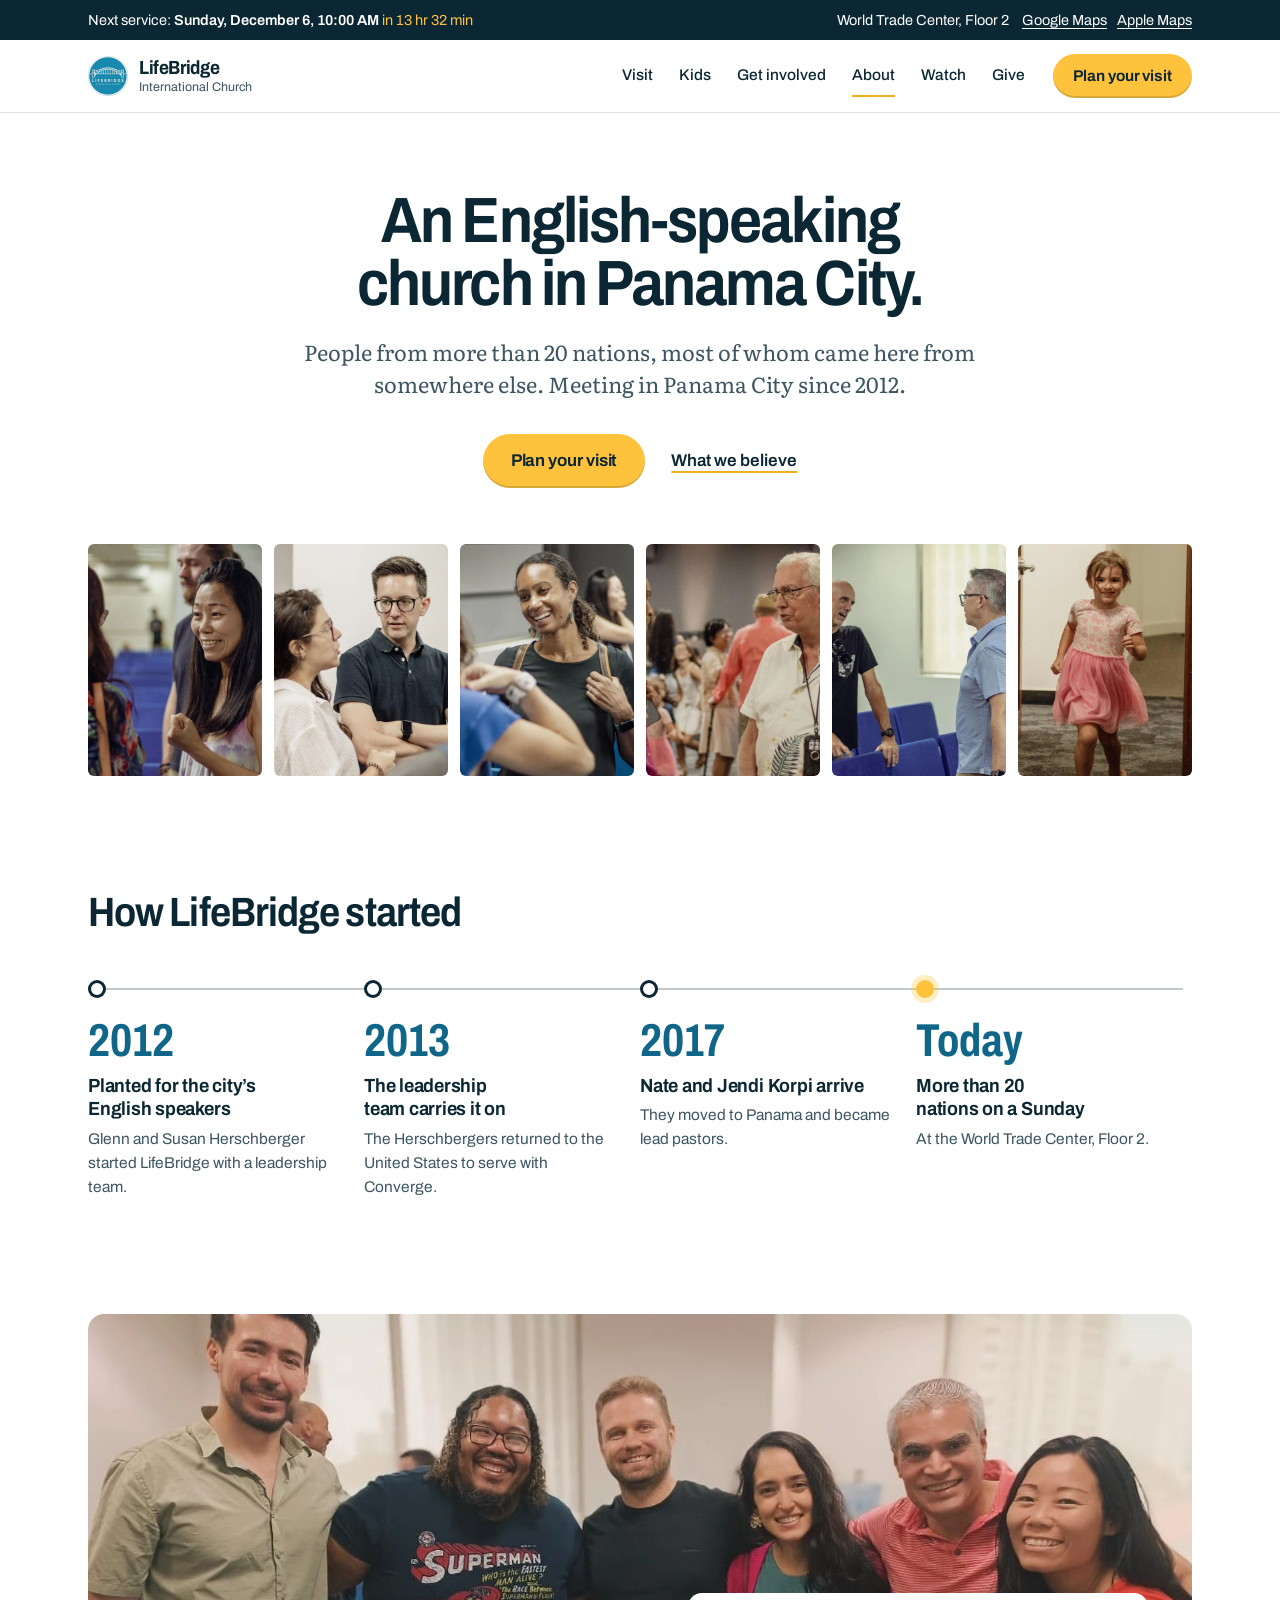
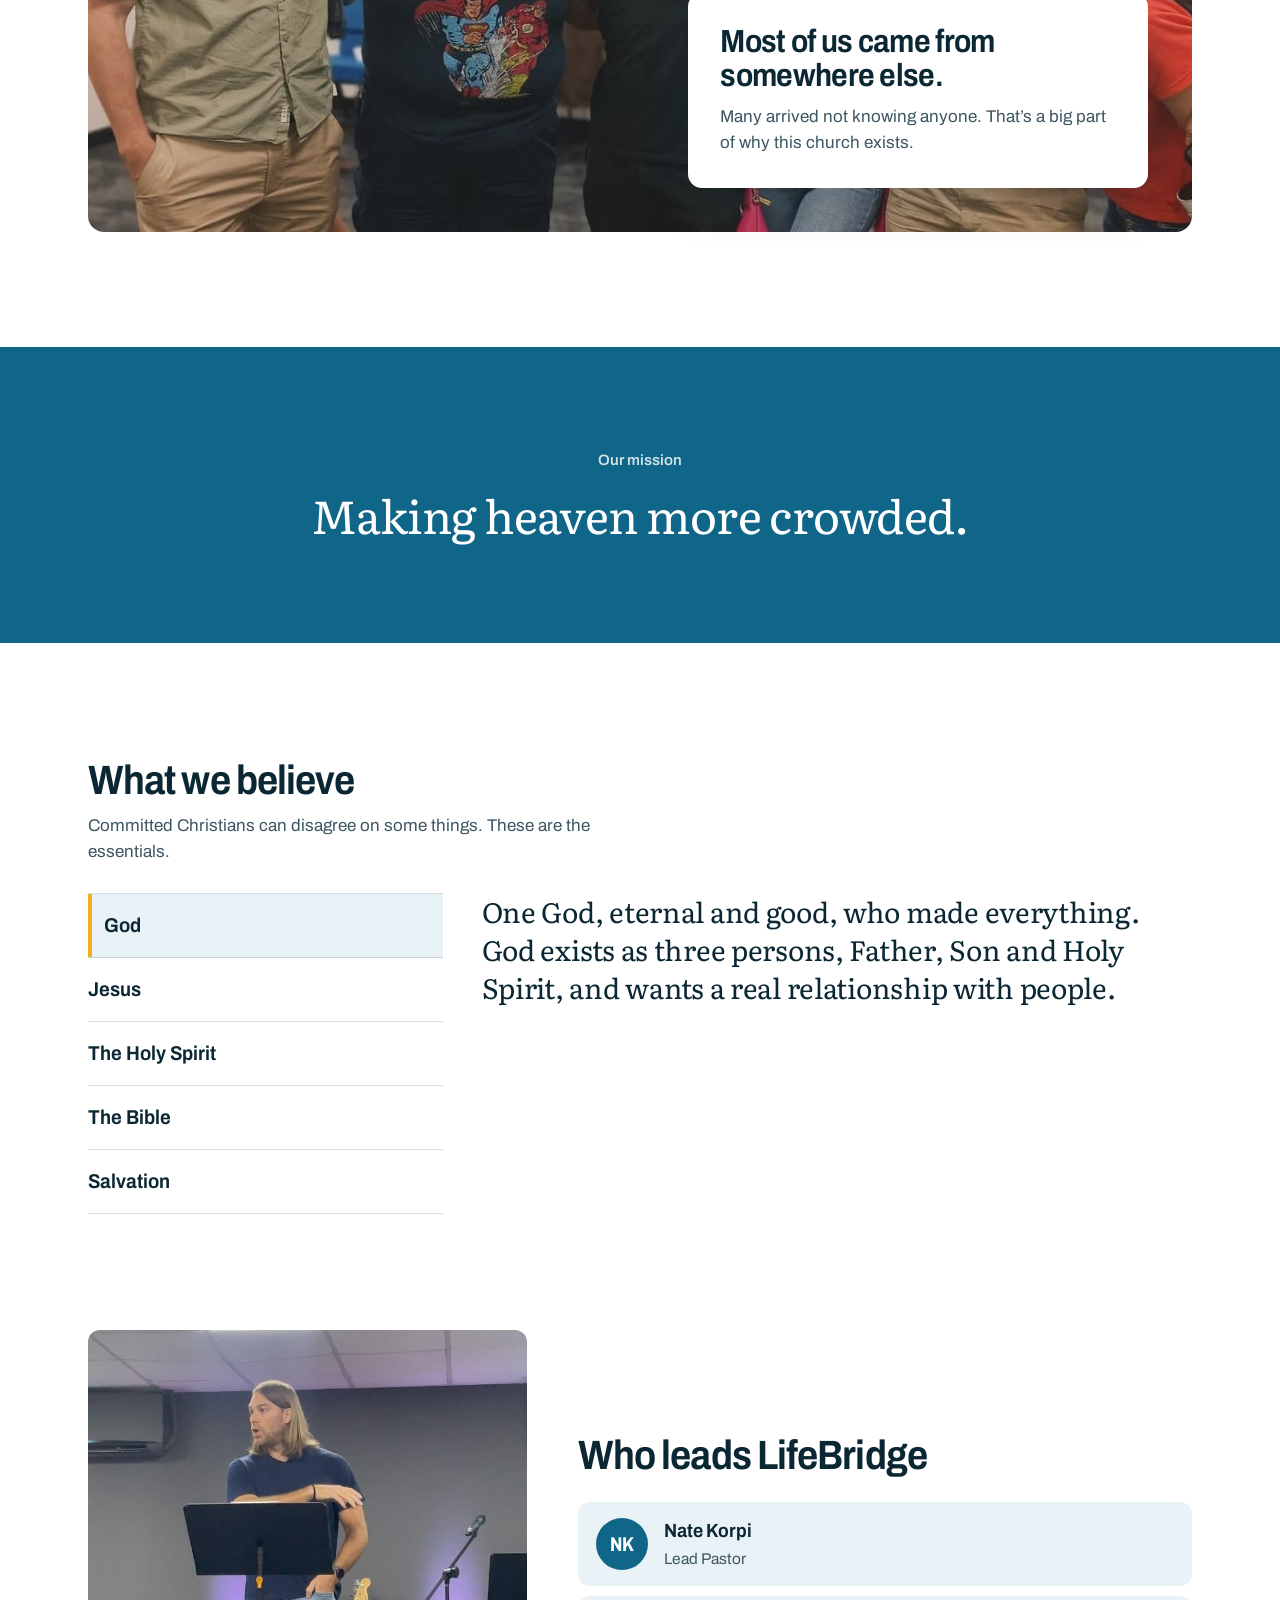
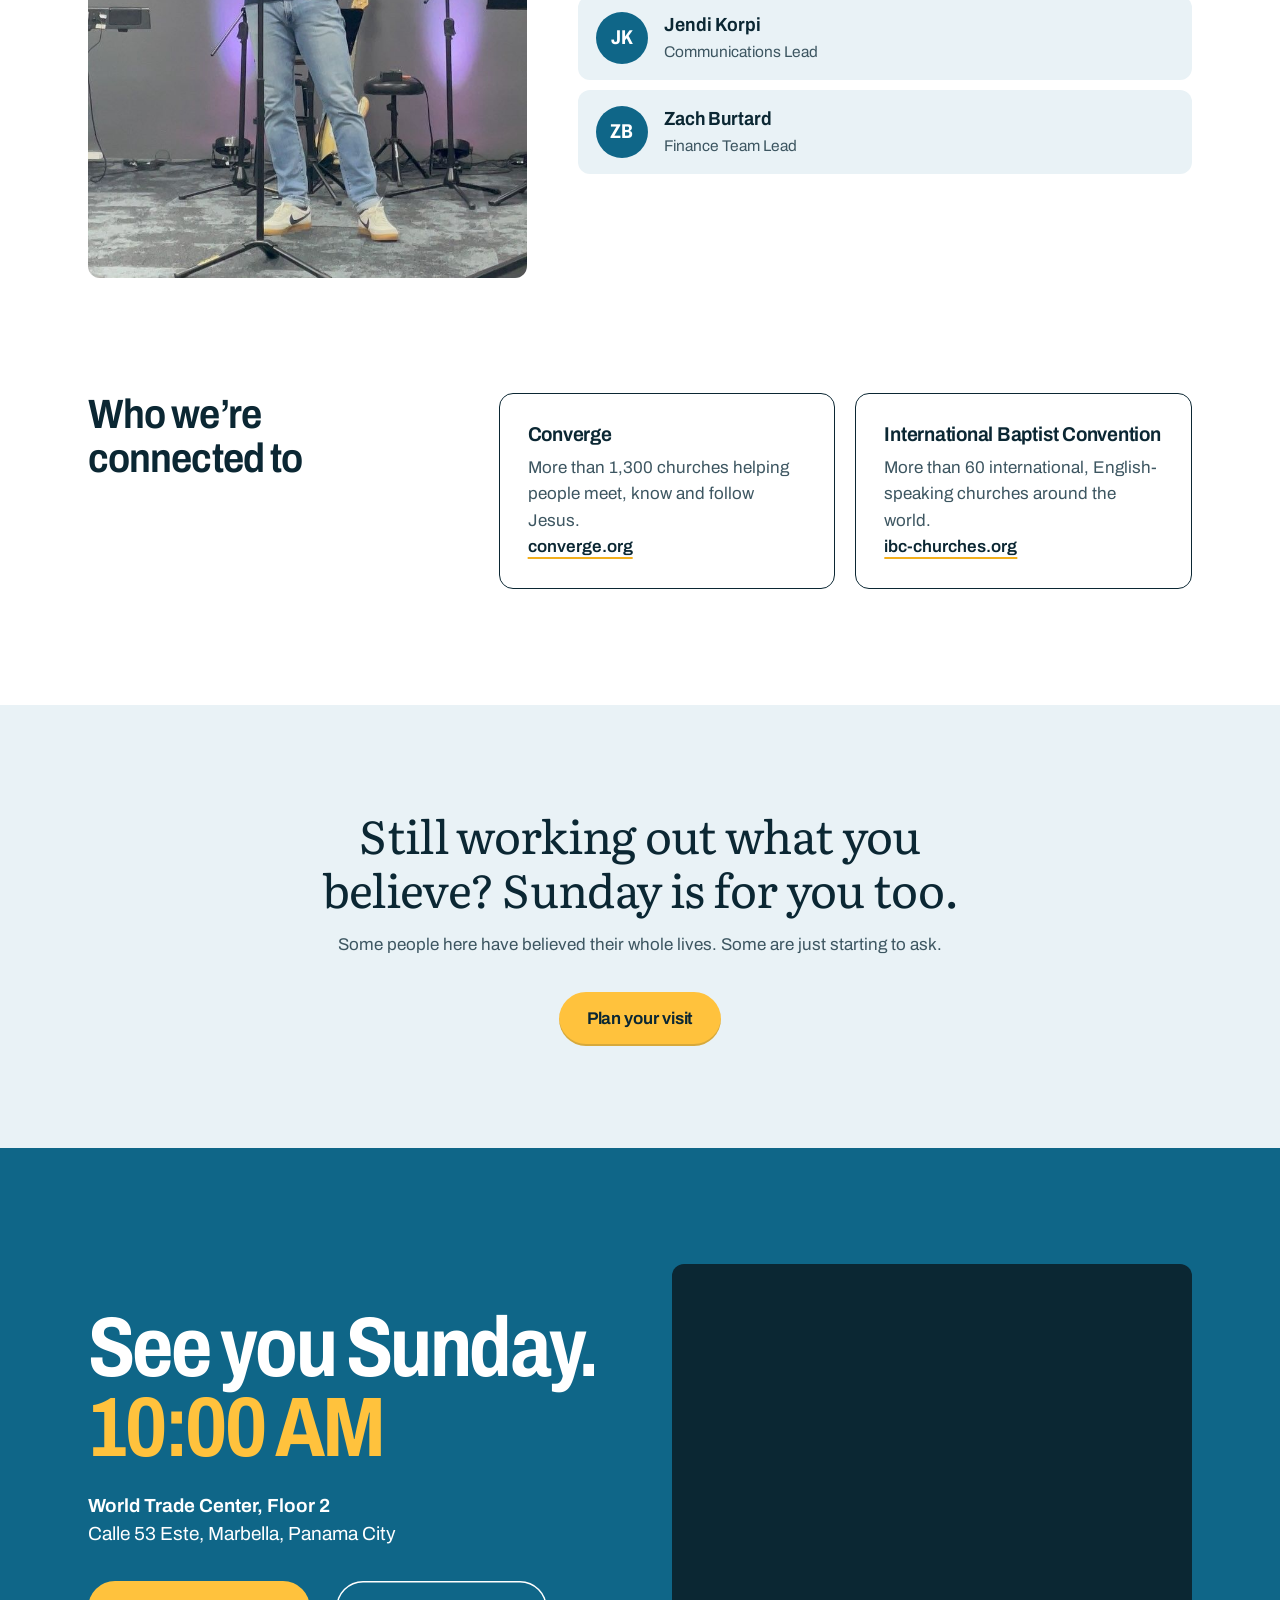
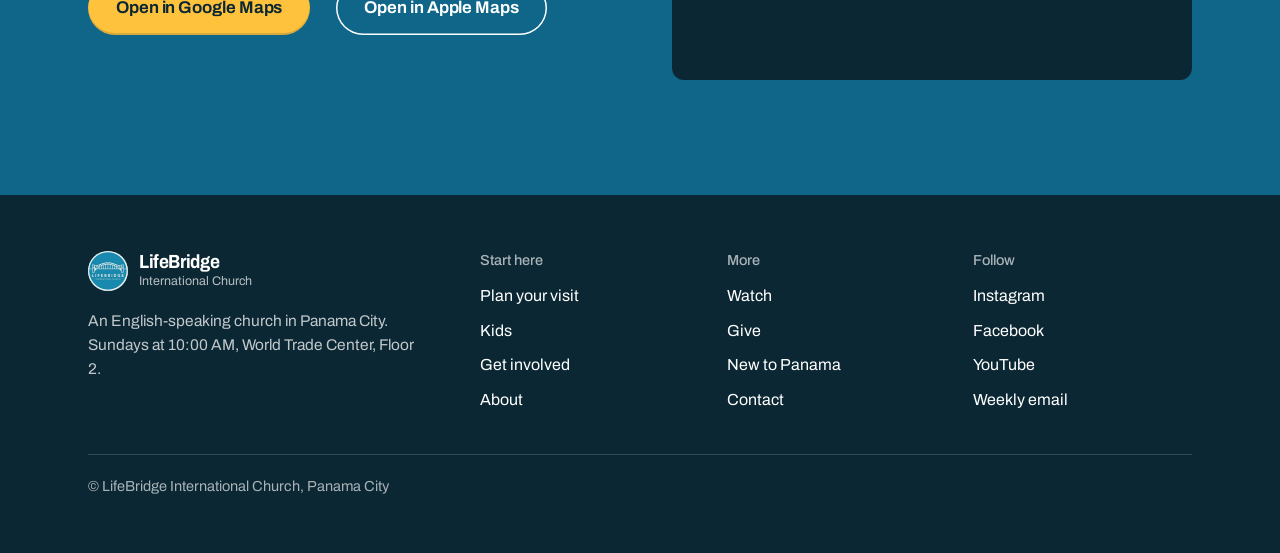
==== commit 419da9a8: "Add files via upload" ====
--- a/about/index.html
+++ b/about/index.html
@@ -24,13 +24,13 @@
 </div><p class="notice wrap" data-notice hidden></p></div>
 <header class="head"><div class="wrap">
   <a class="brand" href="../" aria-label="LifeBridge International Church, home"><img src="../assets/img/logo.png" width="40" height="40" alt=""><span><b>LifeBridge</b><span>International Church</span></span></a>
-  <nav class="nav" aria-label="Main"><a href="../visit/">Visit</a><a href="../kids/">Kids</a><a href="../community/">Community</a><a href="../about/" aria-current=page>About</a><a href="../watch/">Watch</a><a href="../give/">Give</a></nav>
+  <nav class="nav" aria-label="Main"><a href="../visit/">Visit</a><a href="../kids/">Kids</a><a href="../community/">Get involved</a><a href="../about/" aria-current=page>About</a><a href="../watch/">Watch</a><a href="../give/">Give</a></nav>
   <a class="btn small" href="../visit/">Plan your visit</a>
   <button class="menu-btn" type="button" aria-expanded="false" aria-controls="drawer">Menu</button>
 </div></header>
 <div class="drawer" id="drawer" role="dialog" aria-modal="true" aria-label="Menu">
   <button class="close" type="button">Close</button>
-  <nav aria-label="All pages"><a href="../visit/">Plan your visit</a><a href="../kids/">Kids</a><a href="../community/">Community</a><a href="../about/">About</a><a href="../watch/">Watch</a><a href="../give/">Give</a><a href="../new-to-panama/">New to Panama</a><a href="../contact/">Contact</a></nav>
+  <nav aria-label="All pages"><a href="../visit/">Plan your visit</a><a href="../kids/">Kids</a><a href="../community/">Get involved</a><a href="../about/">About</a><a href="../watch/">Watch</a><a href="../give/">Give</a><a href="../new-to-panama/">New to Panama</a><a href="../contact/">Contact</a></nav>
   <a class="btn" href="../visit/">Plan your visit</a>
   <p>Sundays, <span data-s="time">10:00 AM</span>. <span data-s="place.name">World Trade Center</span>, <span data-s="place.floor">Floor 2</span>, <span data-s="place.street">Calle 53 Este, Marbella</span>.</p>
 </div>
@@ -58,7 +58,7 @@
   <div><h2>Who leads LifeBridge</h2><ul class="people"><li><span class="ava" aria-hidden="true">NK</span><div><b>Nate Korpi</b><span>Lead Pastor</span></div></li><li><span class="ava" aria-hidden="true">JK</span><div><b>Jendi Korpi</b><span>Communications Lead</span></div></li><li><span class="ava" aria-hidden="true">ZB</span><div><b>Zach Burtard</b><span>Finance Team Lead</span></div></li></ul></div>
 </div></div></section><section class="sec nopt"><div class="wrap cols">
   <div class="sec-head"><h2>Who we&rsquo;re connected to</h2></div>
-  <div class="sec-body"><div class="two"><div class="card"><h3>Converge</h3><p>More than 1,300 churches helping people meet, know and follow Jesus.</p><a class="link" href="https://converge.org" target="_blank" rel="noopener noreferrer">converge.org</a></div><div class="card"><h3>International Baptist Convention</h3><p>More than 60 international, English-speaking churches around the world.</p><a class="link" href="https://ibc-churches.org" target="_blank" rel="noopener noreferrer">ibc-churches.org</a></div></div></div>
+  <div class="sec-body"><div class="pair"><div class="card"><h3>Converge</h3><p>More than 1,300 churches helping people meet, know and follow Jesus.</p><a class="link" href="https://converge.org" target="_blank" rel="noopener noreferrer">converge.org</a></div><div class="card"><h3>International Baptist Convention</h3><p>More than 60 international, English-speaking churches around the world.</p><a class="link" href="https://ibc-churches.org" target="_blank" rel="noopener noreferrer">ibc-churches.org</a></div></div></div>
 </div></section><section class="rev3"><div class="wrap"><p class="say">Still working out what you believe? Sunday is for you too.</p><p class="sub">Some people here have believed their whole lives. Some are just starting to ask.</p><div class="actions"><a class="btn" href="../visit/">Plan your visit</a></div></div></section><section id="sunday" class="sec blue close on-dark" aria-labelledby="close-h"><div class="wrap">
   <div>
     <h2 id="close-h">See you <span data-day>Sunday</span>. <span class="y" data-time>10:00 AM</span></h2>
@@ -71,7 +71,7 @@
 </main>
 <footer class="foot"><div class="wrap">
   <div><a class="brand" href="../" aria-label="LifeBridge International Church, home"><img src="../assets/img/logo.png" width="40" height="40" alt=""><span><b>LifeBridge</b><span>International Church</span></span></a><p>An English-speaking church in Panama City. Sundays at <span data-s="time">10:00 AM</span>, <span data-s="place.name">World Trade Center</span>, <span data-s="place.floor">Floor 2</span>.</p></div>
-  <div><h3>Start here</h3><ul><li><a href="../visit/">Plan your visit</a></li><li><a href="../kids/">Kids</a></li><li><a href="../community/">Community</a></li><li><a href="../about/">About</a></li></ul></div>
+  <div><h3>Start here</h3><ul><li><a href="../visit/">Plan your visit</a></li><li><a href="../kids/">Kids</a></li><li><a href="../community/">Get involved</a></li><li><a href="../about/">About</a></li></ul></div>
   <div><h3>More</h3><ul><li><a href="../watch/">Watch</a></li><li><a href="../give/">Give</a></li><li><a href="../new-to-panama/">New to Panama</a></li><li><a href="../contact/">Contact</a></li></ul></div>
   <div><h3>Follow</h3><ul><li><a href="https://www.instagram.com/lifebridgeic" target="_blank" rel="noopener noreferrer">Instagram</a></li><li><a href="https://www.facebook.com/lifebridgeic" target="_blank" rel="noopener noreferrer">Facebook</a></li><li><a href="https://www.youtube.com/channel/UC1uYoyE02tunZLR449S-I2g" target="_blank" rel="noopener noreferrer">YouTube</a></li><li><a data-link="links.email" href="http://eepurl.com/djqE1j" target="_blank" rel="noopener noreferrer">Weekly email</a></li></ul></div>
   <p class="legal">© LifeBridge International Church, Panama City</p>
--- a/assets/site.css
+++ b/assets/site.css
@@ -673,8 +673,8 @@
 .people li{display:flex;align-items:center;gap:16px;padding:14px 18px;border-radius:12px;background:var(--mist)}
 .ava{flex:none;width:52px;height:52px;border-radius:50%;background:var(--canal);color:#fff;display:grid;place-items:center;font-weight:700;font-stretch:80%;font-size:20px}
 .people b{display:block;font-weight:650;font-size:19px;font-stretch:92%}.people div span{color:var(--ink-2);font-size:15.5px}
-.two{display:grid;grid-template-columns:1fr 1fr;gap:clamp(12px,1.6vw,20px)}
-@media (max-width:640px){.two{grid-template-columns:1fr}}
+.pair{display:grid;grid-template-columns:1fr 1fr;gap:clamp(12px,1.6vw,20px)}
+@media (max-width:640px){.pair{grid-template-columns:1fr}}
 @media (max-width:860px){.split2.p5{grid-template-columns:1fr}.photo.tall img{aspect-ratio:4/3;object-position:50% 20%}}
 
 /* watch */
@@ -720,3 +720,182 @@
 .hero-note b{color:var(--ink);font-weight:650}
 .notebar{display:flex;align-items:center;gap:16px 22px;background:var(--mist);border-radius:14px;padding:clamp(18px,2.2vw,26px) clamp(20px,2.6vw,32px)}
 .notebar h3{font-size:clamp(20px,2vw,25px)}.notebar p{color:var(--ink-2);margin-top:3px}
+
+/* get involved: hub hero */
+.hero.hub .wrap{display:grid;grid-template-columns:minmax(0,5fr) minmax(0,6fr);gap:clamp(28px,5vw,72px);align-items:center}
+.hero.hub h1{font-size:clamp(40px,5.4vw,76px);line-height:.96;letter-spacing:-.03em}
+.hublist p{font-size:15px;font-weight:600;color:var(--ink-2);margin:0 0 8px}
+.hublist a + p{margin-top:22px}
+.hublist a{position:relative;display:block;text-decoration:none;background:var(--mist);border-radius:12px;padding:15px 56px 16px 20px}
+.hublist a + a{margin-top:8px}
+.hublist a b{display:block;font-weight:650;font-stretch:90%;font-size:clamp(20px,2vw,24px);letter-spacing:-.015em;line-height:1.2}
+.hublist a span{display:block;color:var(--ink-2);font-size:15.5px;margin-top:2px}
+.hublist a::after{content:"";position:absolute;right:22px;top:50%;width:11px;height:11px;border-right:2.5px solid var(--ink);border-bottom:2.5px solid var(--ink);transform:translateY(-70%) rotate(45deg)}
+.hublist a:hover{background:#DCEAF1}
+.hublist a:focus-visible{outline:3px solid var(--bridge);outline-offset:3px}
+@media (max-width:860px){.hero.hub .wrap{grid-template-columns:1fr}}
+.statement.after-h{margin-top:18px}
+.sec-body > .actions,.card > .actions{margin-top:24px}
+.notebar.spread{justify-content:space-between;flex-wrap:wrap}
+.lab-s{font-size:15px;font-weight:600;color:var(--ink-2);margin:26px 0 12px}
+.short{display:flex;flex-wrap:wrap;gap:8px}
+.short li{font-size:15.5px;font-weight:600;padding:8px 16px;border-radius:999px;background:var(--mist)}
+.after-st a{color:var(--ink);text-underline-offset:3px}
+/* tick boxes in a form */
+.form .checks{display:flex;flex-wrap:wrap;gap:8px}
+.form .checks label{position:relative;margin:0;cursor:pointer}
+.form .checks input{position:absolute;inset:0;opacity:0;margin:0;cursor:pointer}
+.form .checks span{display:flex;align-items:center;gap:10px;padding:11px 18px 11px 14px;border-radius:999px;font-weight:600;font-size:16px;box-shadow:inset 0 0 0 1.5px rgba(11,39,51,.32)}
+.form .checks span::before{content:"";width:18px;height:18px;border-radius:5px;box-shadow:inset 0 0 0 2px var(--ink);background:#fff center/12px no-repeat}
+.form .checks input:checked + span{background:var(--ink);color:#fff;box-shadow:none}
+.form .checks input:checked + span::before{background-color:var(--lamp);box-shadow:none;background-image:url("data:image/svg+xml,%3Csvg xmlns='http://www.w3.org/2000/svg' viewBox='0 0 24 24' fill='none' stroke='%230B2733' stroke-width='4' stroke-linecap='round' stroke-linejoin='round'%3E%3Cpath d='M5 12.5l4.5 4.5L19 7.500'/%3E%3C/svg%3E")}
+.form .checks input:focus-visible + span{outline:3px solid var(--bridge);outline-offset:2px}
+
+/* get involved: photo-led rows */
+.jump{display:flex;flex-wrap:wrap;gap:8px;margin-top:28px}
+.jump a{font-size:15.5px;font-weight:600;padding:9px 16px;border-radius:999px;background:var(--mist);text-decoration:none}
+.jump a.f{background:var(--canal);color:#fff}
+.jump a:hover{box-shadow:inset 0 0 0 1.5px var(--ink)}
+.jump a:focus-visible{outline:3px solid var(--bridge);outline-offset:3px}
+.collage.nosign{padding-bottom:0}
+main > .sec.nopb:not(#_){padding-bottom:0}
+.prow{display:grid;grid-template-columns:minmax(0,6fr) minmax(0,5fr);gap:clamp(28px,5vw,72px);align-items:center}
+.prow.flip > figure{order:2}
+.prow figure img{width:100%;aspect-ratio:4/3;object-fit:cover;border-radius:16px}
+.prow .statement{margin-top:14px}
+.prow .short{margin-top:16px}
+.prow .actions{margin-top:24px}
+@media (max-width:860px){.prow{grid-template-columns:1fr}.prow.flip > figure{order:0}}
+.faith{display:grid;grid-template-columns:1fr 1fr;gap:clamp(20px,4vw,64px)}
+.faith > div{display:grid;grid-template-columns:auto minmax(0,1fr);gap:0 clamp(16px,2vw,26px);align-items:start;scroll-margin-top:140px}
+.faith > div + div{border-left:1px solid rgba(255,255,255,.25);padding-left:clamp(20px,4vw,64px)}
+.faith figure{width:104px;height:104px;border-radius:50%;overflow:hidden;box-shadow:0 0 0 6px var(--canal),0 0 0 8px #fff}
+.faith figure img{width:100%;height:100%;object-fit:cover}
+.faith small{display:block;font-size:15px;font-weight:600;color:rgba(255,255,255,.8);margin-bottom:8px}
+.faith .statement{text-wrap:pretty}
+.faith p.s{color:rgba(255,255,255,.88);margin-top:10px}
+.faith .btn{margin-top:20px}
+@media (max-width:860px){.faith{grid-template-columns:1fr}.faith > div + div{border-left:0;padding-left:0;border-top:1px solid rgba(255,255,255,.25);padding-top:28px}}
+@media (max-width:560px){.faith > div{grid-template-columns:1fr}.faith figure{margin-bottom:18px}}
+
+/* get involved hero: six tiles and a row of faces */
+.hero.six6 .grid{display:grid;grid-template-columns:minmax(0,5fr) minmax(0,6fr);gap:clamp(28px,5vw,72px);align-items:center}
+.hero.six6 h1{font-size:clamp(36px,4.6vw,64px);line-height:.98;letter-spacing:-.03em}
+.six{display:grid;grid-template-columns:1fr 1fr;gap:10px}
+.six a{display:block;text-decoration:none;border-radius:14px;background:var(--mist);padding:16px 18px 17px}
+.six a.f{background:var(--canal);color:#fff}
+.six b{display:block;font-weight:650;font-stretch:90%;font-size:clamp(19px,1.9vw,23px);letter-spacing:-.015em;line-height:1.15}
+.six span{display:block;font-size:15px;color:var(--ink-2);margin-top:3px}.six a.f span{color:rgba(255,255,255,.84)}
+.six a:hover{box-shadow:inset 0 0 0 1.5px var(--ink)}.six a.f:hover{box-shadow:inset 0 0 0 2px var(--lamp)}
+.six a:focus-visible{outline:3px solid var(--bridge);outline-offset:3px}
+.facerow{display:grid;grid-template-columns:repeat(6,1fr);gap:clamp(10px,2vw,28px);margin-top:clamp(32px,4vw,52px)}
+.facerow img{width:100%;aspect-ratio:4/3;object-fit:cover;object-position:50% 25%;border-radius:12px}
+@media (max-width:860px){.hero.six6 .grid{grid-template-columns:1fr}}
+@media (max-width:640px){.facerow{grid-template-columns:repeat(3,1fr)}}
+@media (max-width:420px){.six{grid-template-columns:1fr}}
+
+.mailbar{display:grid;grid-template-columns:auto minmax(0,1fr) auto;gap:16px 24px;align-items:center;border-radius:18px;padding:clamp(22px,3vw,36px);background:var(--ink);color:#fff}
+.mailbar .env{width:64px;height:64px;border-radius:50%;background:var(--lamp);display:grid;place-items:center}
+.mailbar h2{font-size:clamp(24px,2.6vw,32px);font-stretch:88%;letter-spacing:-.02em}
+.mailbar p{color:rgba(255,255,255,.84);margin-top:4px}
+@media (max-width:760px){.mailbar{grid-template-columns:1fr;justify-items:start}}
+
+/* large photo with a card laid over its edge */
+.ov{position:relative;display:grid;grid-template-columns:repeat(12,minmax(0,1fr));align-items:center}
+.ov > img{grid-column:1/9;grid-row:1;width:100%;aspect-ratio:16/10;object-fit:cover;border-radius:18px}
+.ov > .c{grid-column:7/13;grid-row:1;position:relative;background:#fff;border-radius:18px;padding:clamp(22px,3vw,40px);box-shadow:0 20px 50px rgba(11,39,51,.18)}
+.ov.flip > img{grid-column:5/13}.ov.flip > .c{grid-column:1/7}
+.ov .c .statement{font-size:clamp(20px,2.1vw,26px);margin-top:12px}
+.ov .c .after-st{margin-top:10px}
+.ov .c .short{margin-top:14px}
+.ov .c .actions{margin-top:22px}
+@media (max-width:860px){.ov{display:block}.ov > .c{margin:-36px 12px 0}}
+@media (max-width:560px){.ov .c .btn{white-space:normal;text-align:center;line-height:1.25;padding-top:12px;padding-bottom:12px}}
+
+/* trusting Jesus and baptism: two colour cards */
+.fcards{display:grid;grid-template-columns:1fr 1fr;gap:clamp(12px,1.6vw,20px)}
+.fcards > div{border-radius:18px;padding:clamp(24px,3.2vw,44px);display:flex;flex-direction:column;color:#fff;scroll-margin-top:120px}
+.fcards .a{background:var(--canal)}.fcards .b{background:var(--ink)}
+.fcards h2{font-size:clamp(28px,3.2vw,42px)}
+.fcards .statement{font-size:clamp(20px,2.1vw,26px);margin-top:14px}
+.fcards p.s{margin-top:12px;color:rgba(255,255,255,.86)}
+.fcards .actions{margin-top:auto;padding-top:26px}
+@media (max-width:860px){.fcards{grid-template-columns:1fr}}
+
+/* a member's words */
+.rev3.quiet{background:none}
+main > .rev3.quiet:not(#_){padding:0}
+.qmark{display:block;font-family:var(--serif);font-size:96px;line-height:.6;color:var(--lamp-deep);height:44px}
+.qbig{font-family:var(--serif);font-size:clamp(28px,3.8vw,50px);line-height:1.14;letter-spacing:-.02em;text-wrap:balance;max-width:18em;margin:0 auto}
+.qwho{margin-top:18px;font-weight:600}
+.formsplit .side .qside p{font-family:var(--serif);font-size:clamp(20px,2.1vw,26px);line-height:1.3;color:#fff;margin:0}
+.formsplit .side .qside footer{font-size:15px;margin-top:12px;color:rgba(255,255,255,.86)}
+
+/* form: large tick tiles, and the dark version */
+.form .ticks{display:grid;grid-template-columns:1fr 1fr;gap:10px}
+.form .ticks label{display:block}
+.form .ticks span{display:block;border-radius:14px;padding:14px 16px 15px 48px;background:#fff;position:relative;font-size:inherit;font-weight:400}
+.form .ticks span::before{position:absolute;left:16px;top:17px;width:20px;height:20px;border-radius:6px}
+.form .ticks b{display:block;font-weight:650;font-size:18px;font-stretch:92%}
+.form .ticks small{display:block;font-size:14.5px;color:var(--ink-2);margin-top:1px}
+.form .ticks input:checked + span small{color:rgba(255,255,255,.8)}
+@media (max-width:480px){.form .ticks{grid-template-columns:1fr}}
+.sec.fdark{background:var(--ink);color:#fff}
+.fdark .g{display:grid;grid-template-columns:minmax(0,4fr) minmax(0,7fr);gap:clamp(28px,5vw,72px);align-items:start}
+.fdark .lead{color:rgba(255,255,255,.84);margin-top:14px;max-width:24em}
+.fdark .form{max-width:none}
+.fdark .form label,.fdark .form legend,.fdark details.more summary{color:#fff}
+.fdark .form input,.fdark .form textarea{background:#fff;border-color:transparent}
+.fdark .form .ticks span{box-shadow:none;color:var(--ink)}
+.fdark .form .ticks input:checked + span{background:var(--lamp);color:var(--ink)}
+.fdark .form .ticks input:checked + span small{color:var(--ink)}
+.fdark .form .ticks input:checked + span::before{background-color:var(--ink);background-image:url("data:image/svg+xml,%3Csvg xmlns='http://www.w3.org/2000/svg' viewBox='0 0 24 24' fill='none' stroke='%23FFC23D' stroke-width='4' stroke-linecap='round' stroke-linejoin='round'%3E%3Cpath d='M5 12.5l4.5 4.5L19 7.5'/%3E%3C/svg%3E")}
+.fdark .opt{color:rgba(255,255,255,.7)}
+.fdark details.more{border-color:rgba(255,255,255,.22)}
+.fdark .form .pick{box-shadow:inset 0 0 0 1.5px rgba(255,255,255,.5)}
+.fdark .form .pick input:checked + span{background:var(--lamp);color:var(--ink)}
+.fdark .form-done{background:var(--canal)}
+.fdark .form-err{color:#fff}
+@media (max-width:860px){.fdark .g{grid-template-columns:1fr}}
+.formcard.wide .form{max-width:none}
+.formcard .form-done{max-width:none}
+
+/* get involved: page rhythm */
+.p-community main > #email:not(#_){padding-top:clamp(48px,5.6vw,80px)}
+.p-community main > #lifegroups:not(#_){padding-top:clamp(64px,7.8vw,112px);padding-bottom:clamp(56px,6.7vw,96px)}
+.p-community main > #serve:not(#_){padding-bottom:clamp(56px,6.7vw,96px)}
+.p-community main > #join:not(#_){padding-top:clamp(64px,7.8vw,112px)}
+.p-community main > .rev3.quiet:not(#_){padding-top:0;padding-bottom:0;margin-top:calc(-1 * clamp(8px,1.1vw,16px))}
+.p-community .bar{display:none}
+.p-community .formsplit{grid-template-columns:minmax(0,4fr) minmax(0,8fr)}
+.formsplit > .side .sidenote{margin:0;padding-top:16px;border-top:1px solid rgba(255,255,255,.25);font-size:15.5px}
+@media (max-width:860px){.p-community .formsplit{grid-template-columns:1fr}.formsplit > .side{gap:16px}}
+@media (min-width:701px) and (max-width:860px){.fcards{grid-template-columns:1fr 1fr}}
+
+/* get involved: the roomier version */
+.p-community.airy main{--air:clamp(96px,11.5vw,176px)}
+.p-community.airy main > .hero:not(#_){padding-top:clamp(64px,8vw,120px)}
+.p-community.airy .hero.six6 .grid{gap:clamp(36px,6vw,96px)}
+.p-community.airy .six{gap:14px}
+.p-community.airy .six a{padding:20px 22px 21px}
+.p-community.airy .facerow{margin-top:clamp(48px,6vw,88px)}
+.p-community.airy main > #email:not(#_){padding-top:var(--air)}
+.p-community.airy .mailbar{padding:clamp(28px,3.6vw,48px)}
+.p-community.airy main > #lifegroups:not(#_){padding-top:var(--air);padding-bottom:var(--air)}
+.p-community.airy main > #serve:not(#_),.p-community.airy main > #partner:not(#_){padding-bottom:var(--air)}
+.p-community.airy main > .sec.nopt:not([id]):not(#_){padding-bottom:var(--air)}
+.p-community.airy main > .rev3.quiet:not(#_){margin-top:0}
+.p-community.airy main > #join:not(#_){padding-top:var(--air);padding-bottom:var(--air)}
+.p-community.airy .ov > .c{padding:clamp(28px,3.8vw,56px)}
+.p-community.airy .ov .c .statement{margin-top:16px}
+.p-community.airy .ov .c .short{margin-top:20px}
+.p-community.airy .ov .c .after-st{margin-top:14px}
+.p-community.airy .ov .c .actions{margin-top:30px}
+.p-community.airy .fcards{gap:clamp(16px,2.2vw,28px)}
+.p-community.airy .fcards > div{padding:clamp(28px,4vw,60px)}
+.p-community.airy .fcards .statement{margin-top:18px}
+.p-community.airy .fcards .actions{padding-top:34px}
+.p-community.airy .formsplit > .main{padding:clamp(26px,4vw,56px)}
+.p-community.airy .formsplit > .side{padding:clamp(28px,4vw,56px)}
+.p-community.airy .form .fi{margin-top:22px}
+.p-community.airy .form .ticks{gap:14px}
